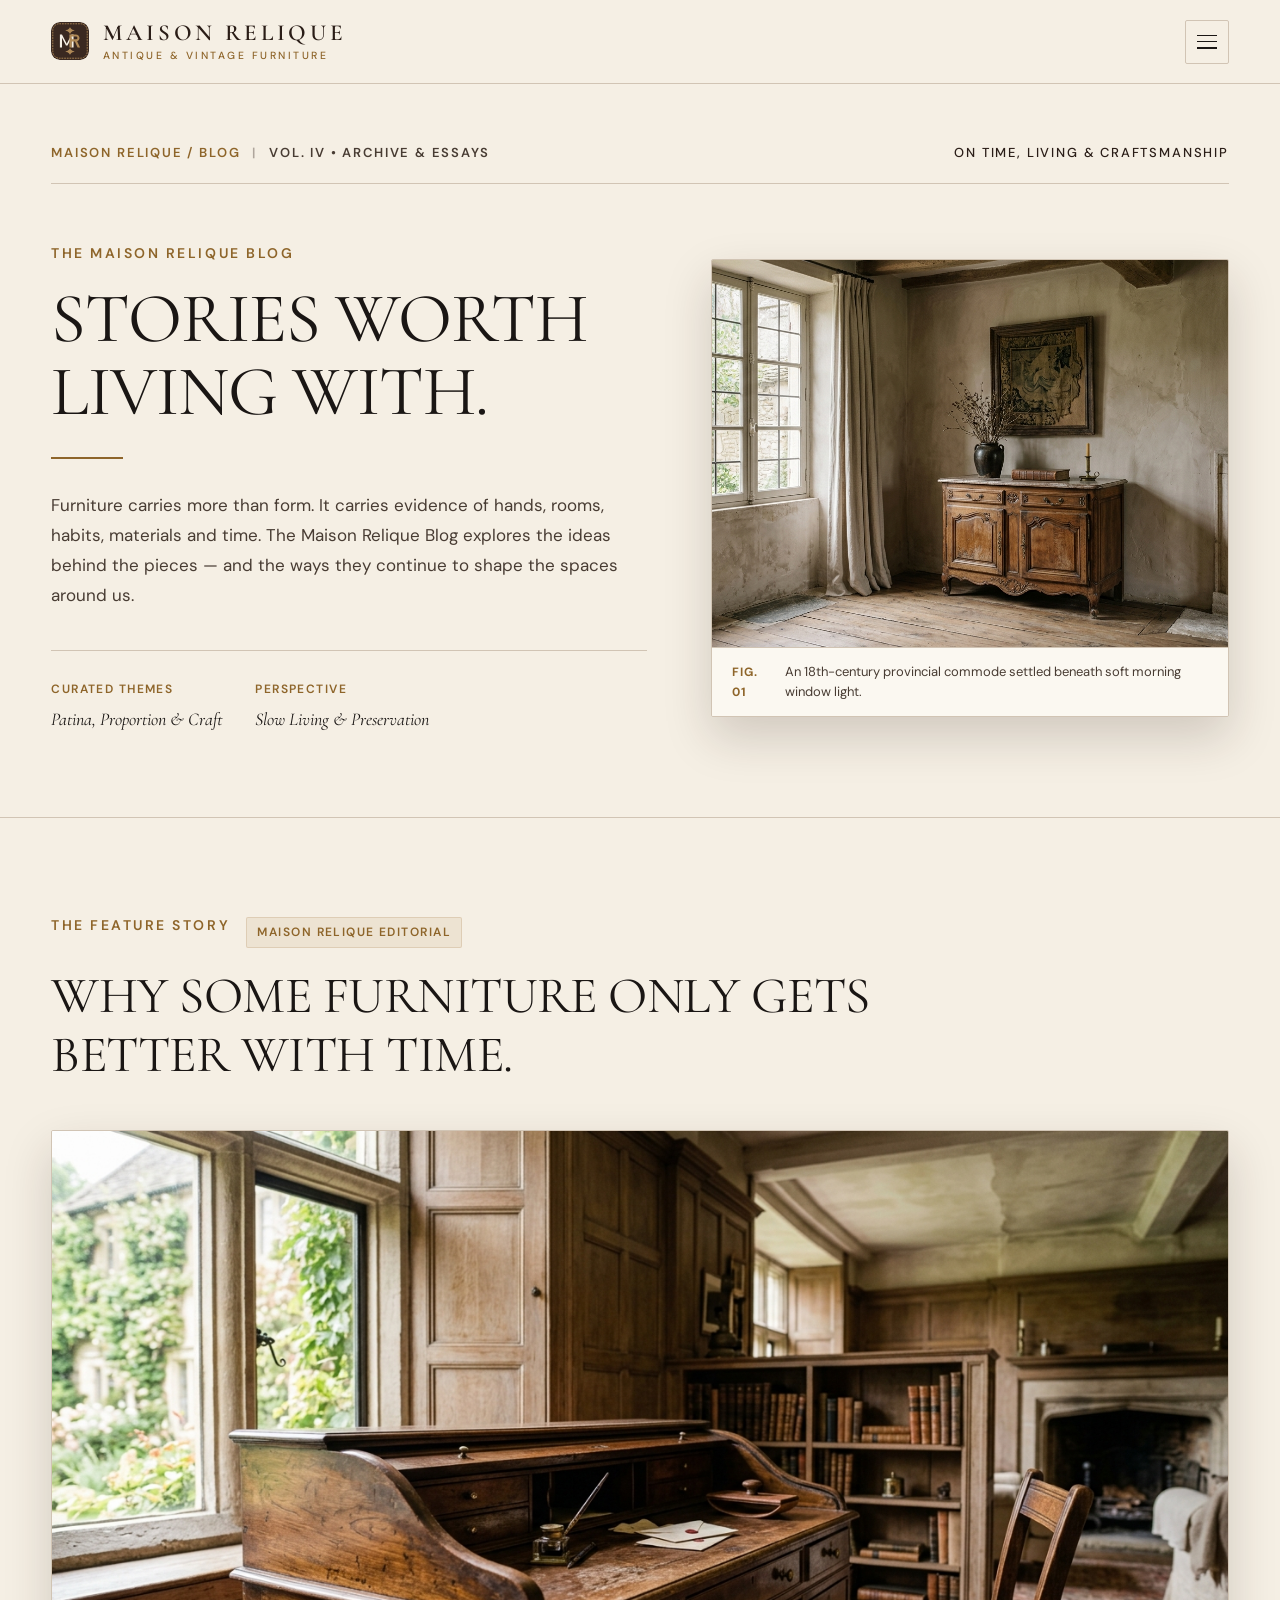
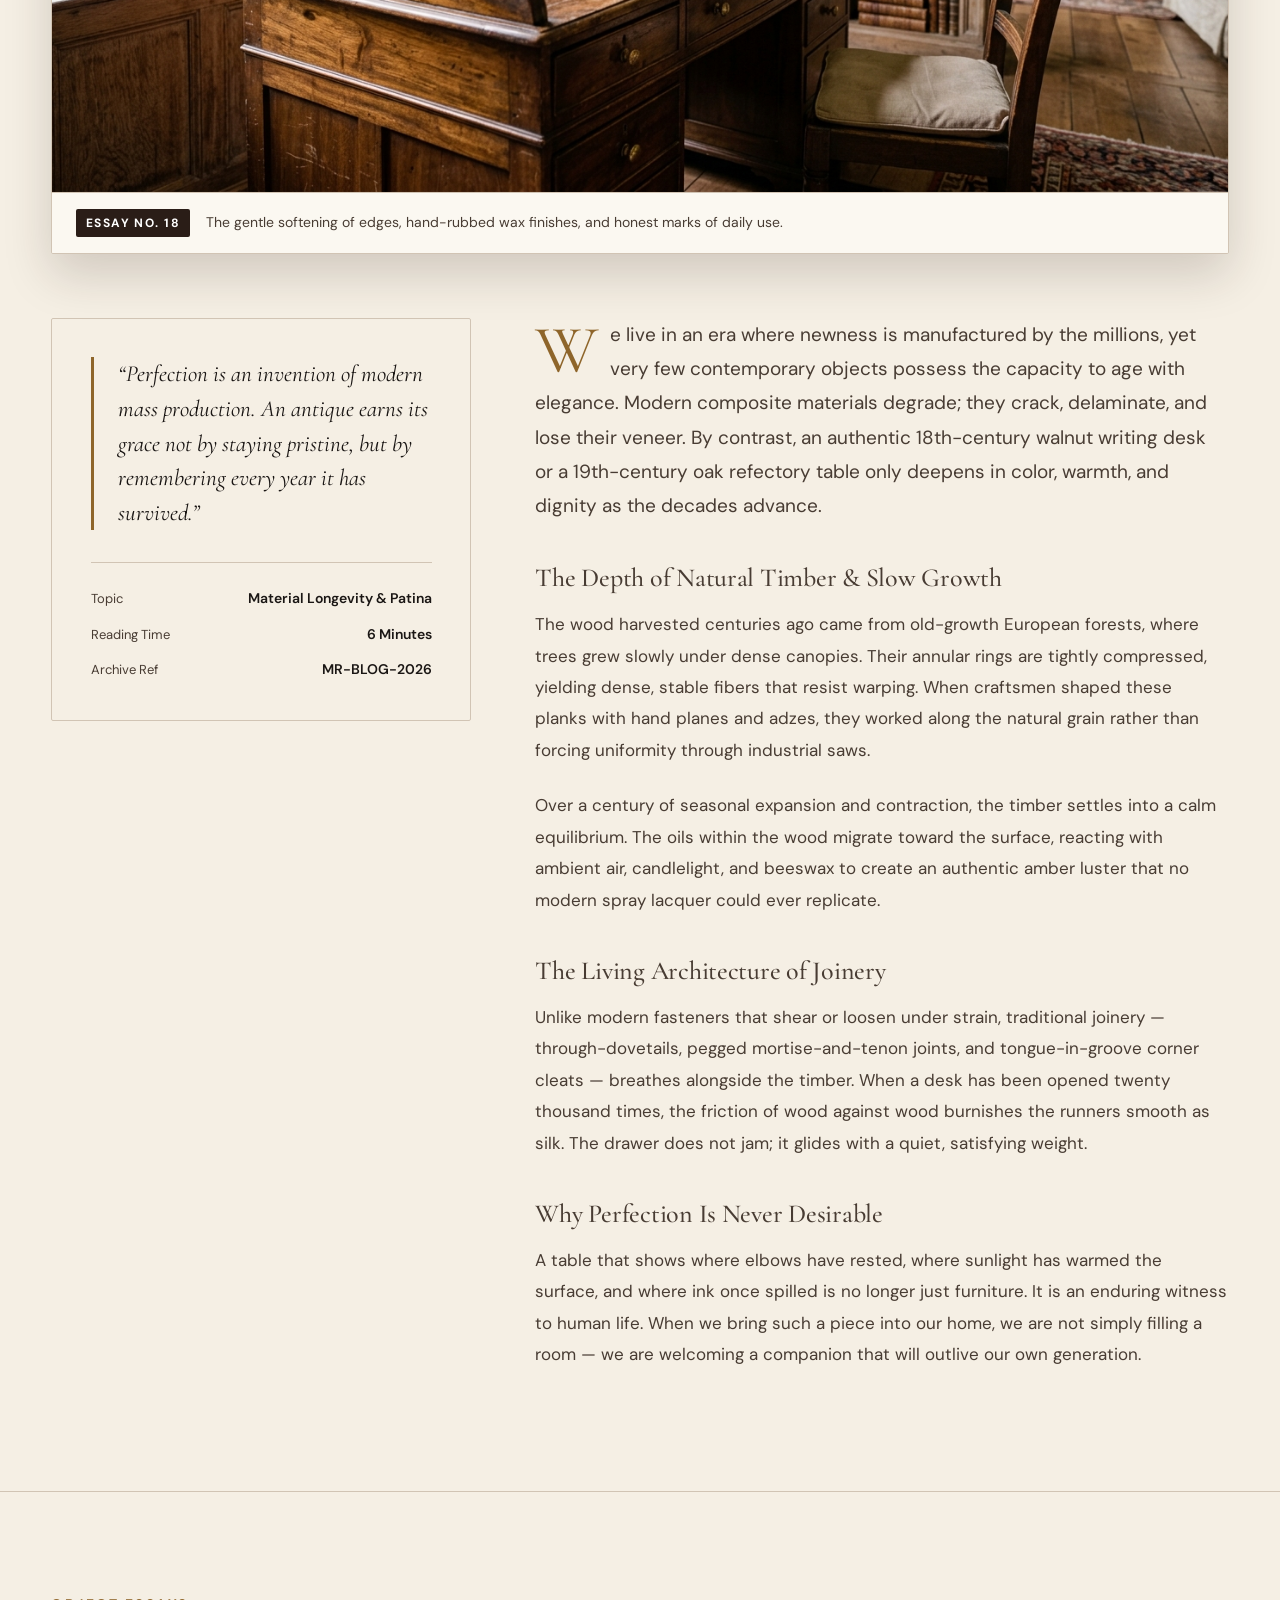
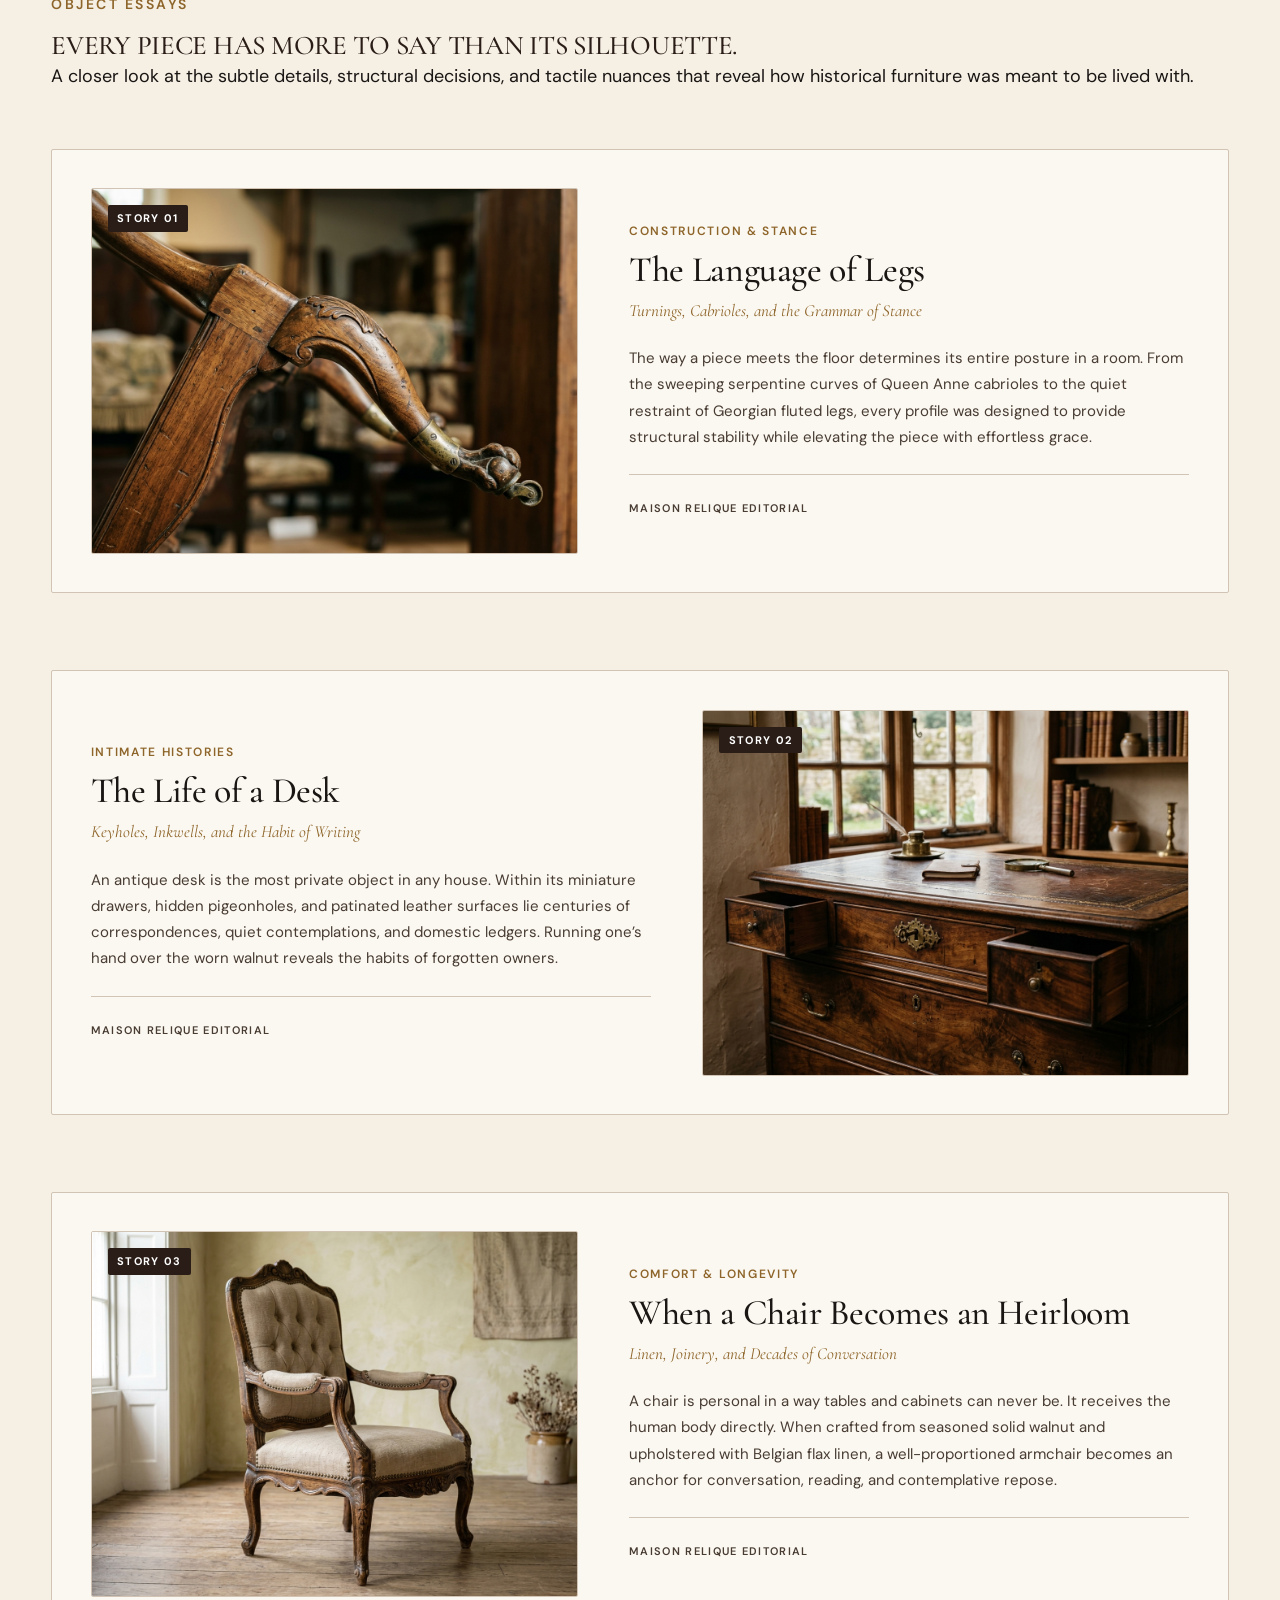
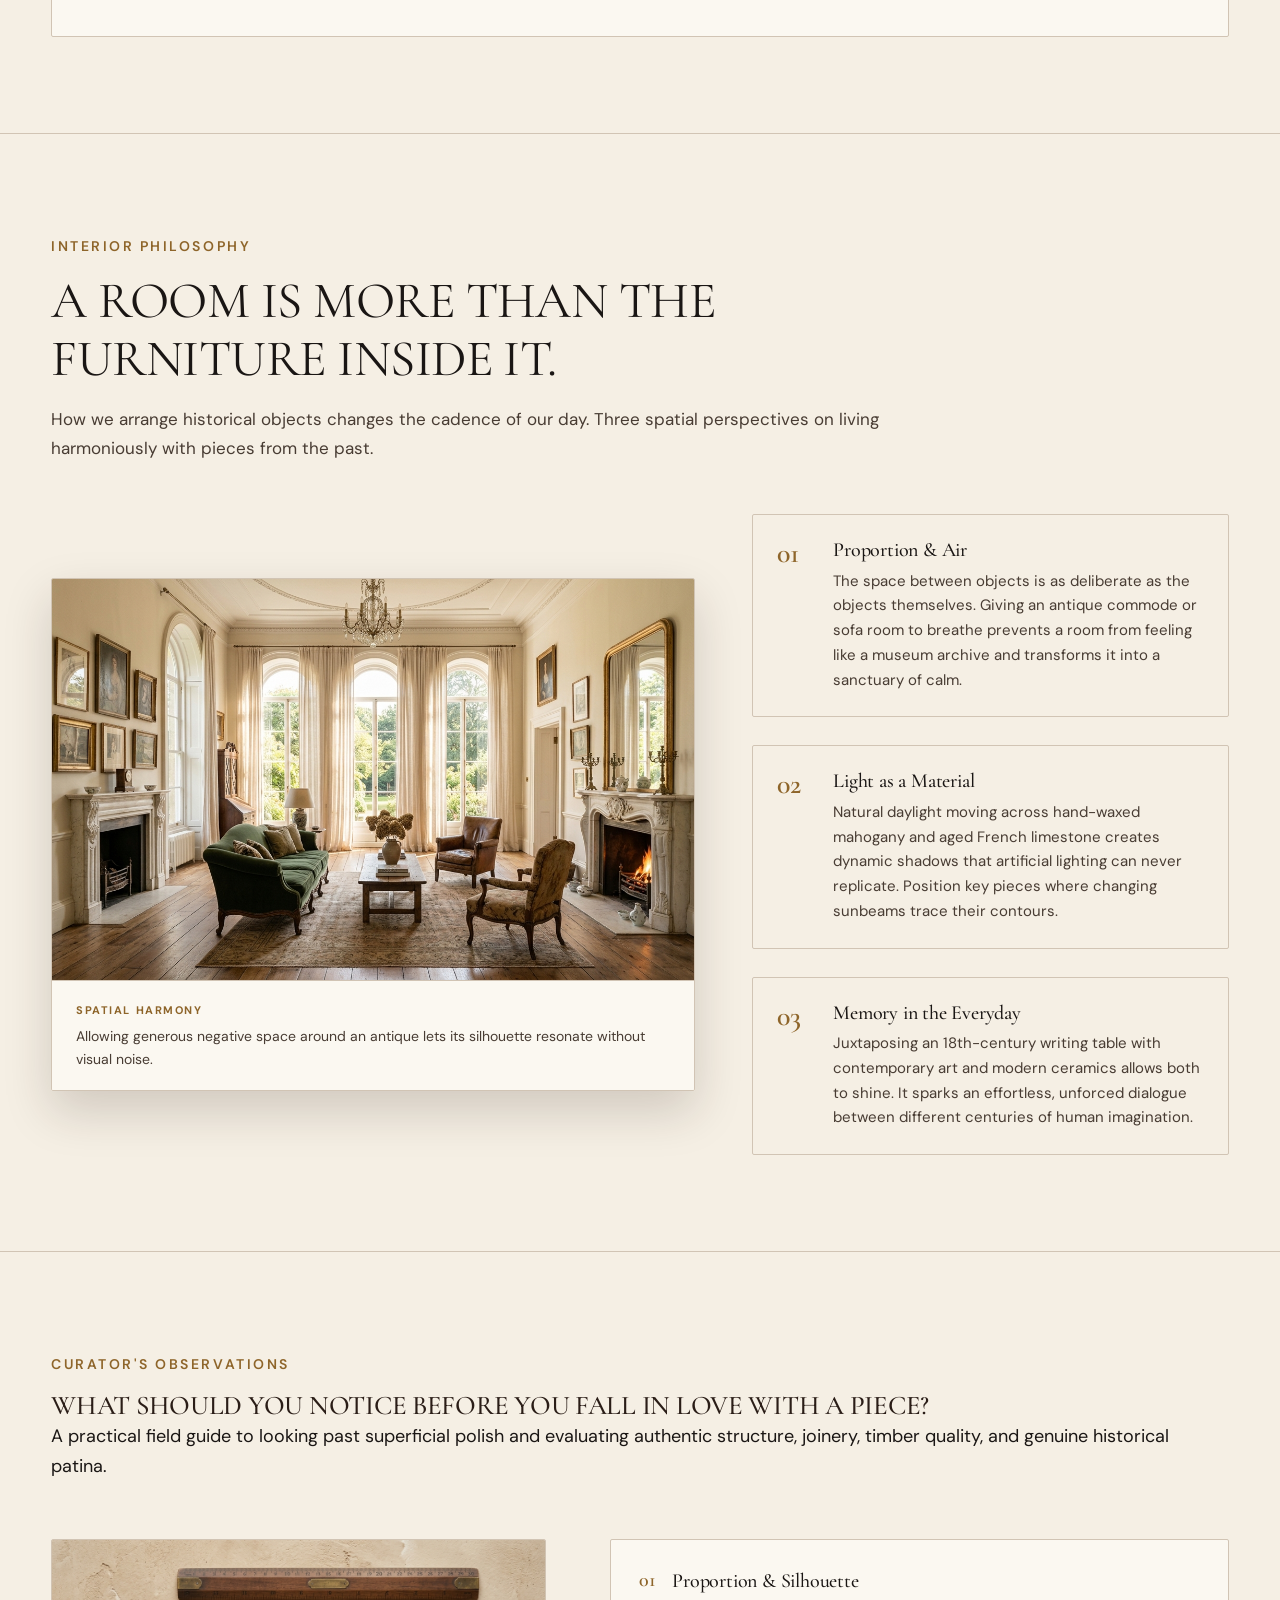
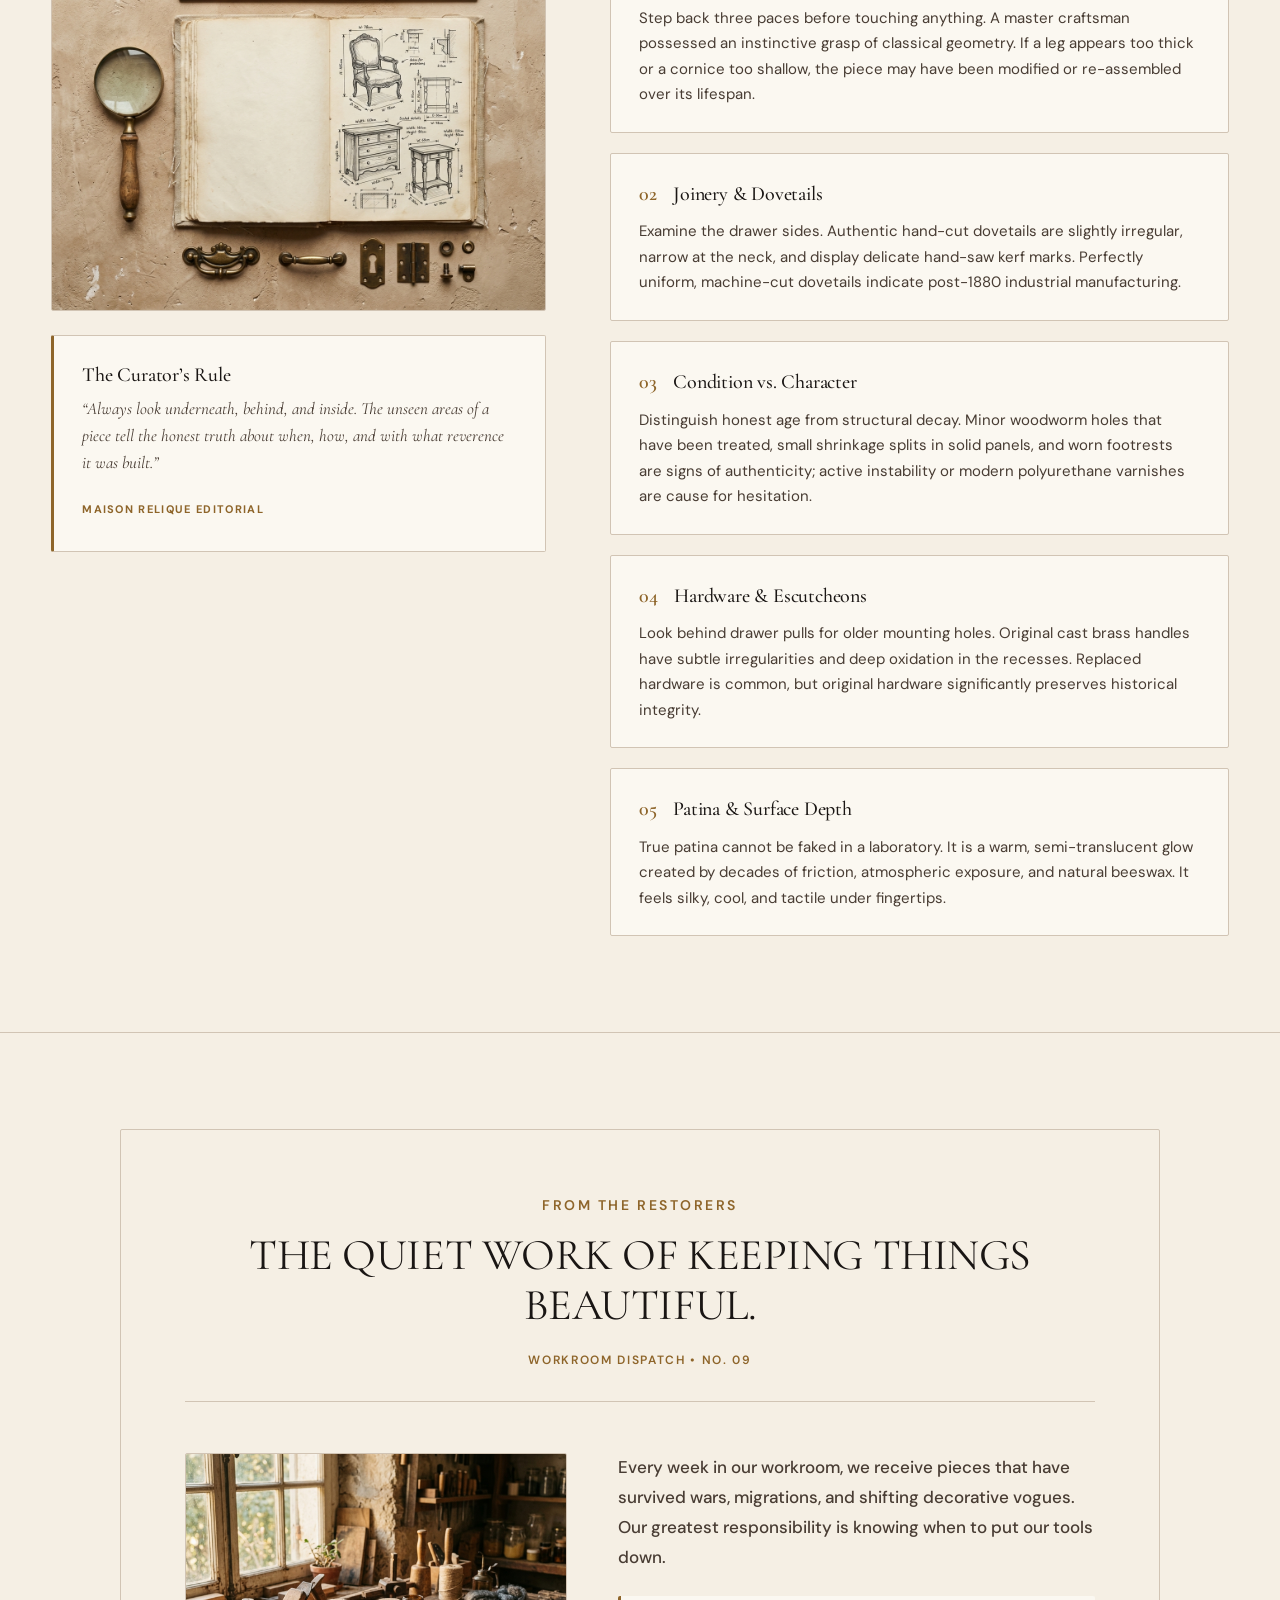
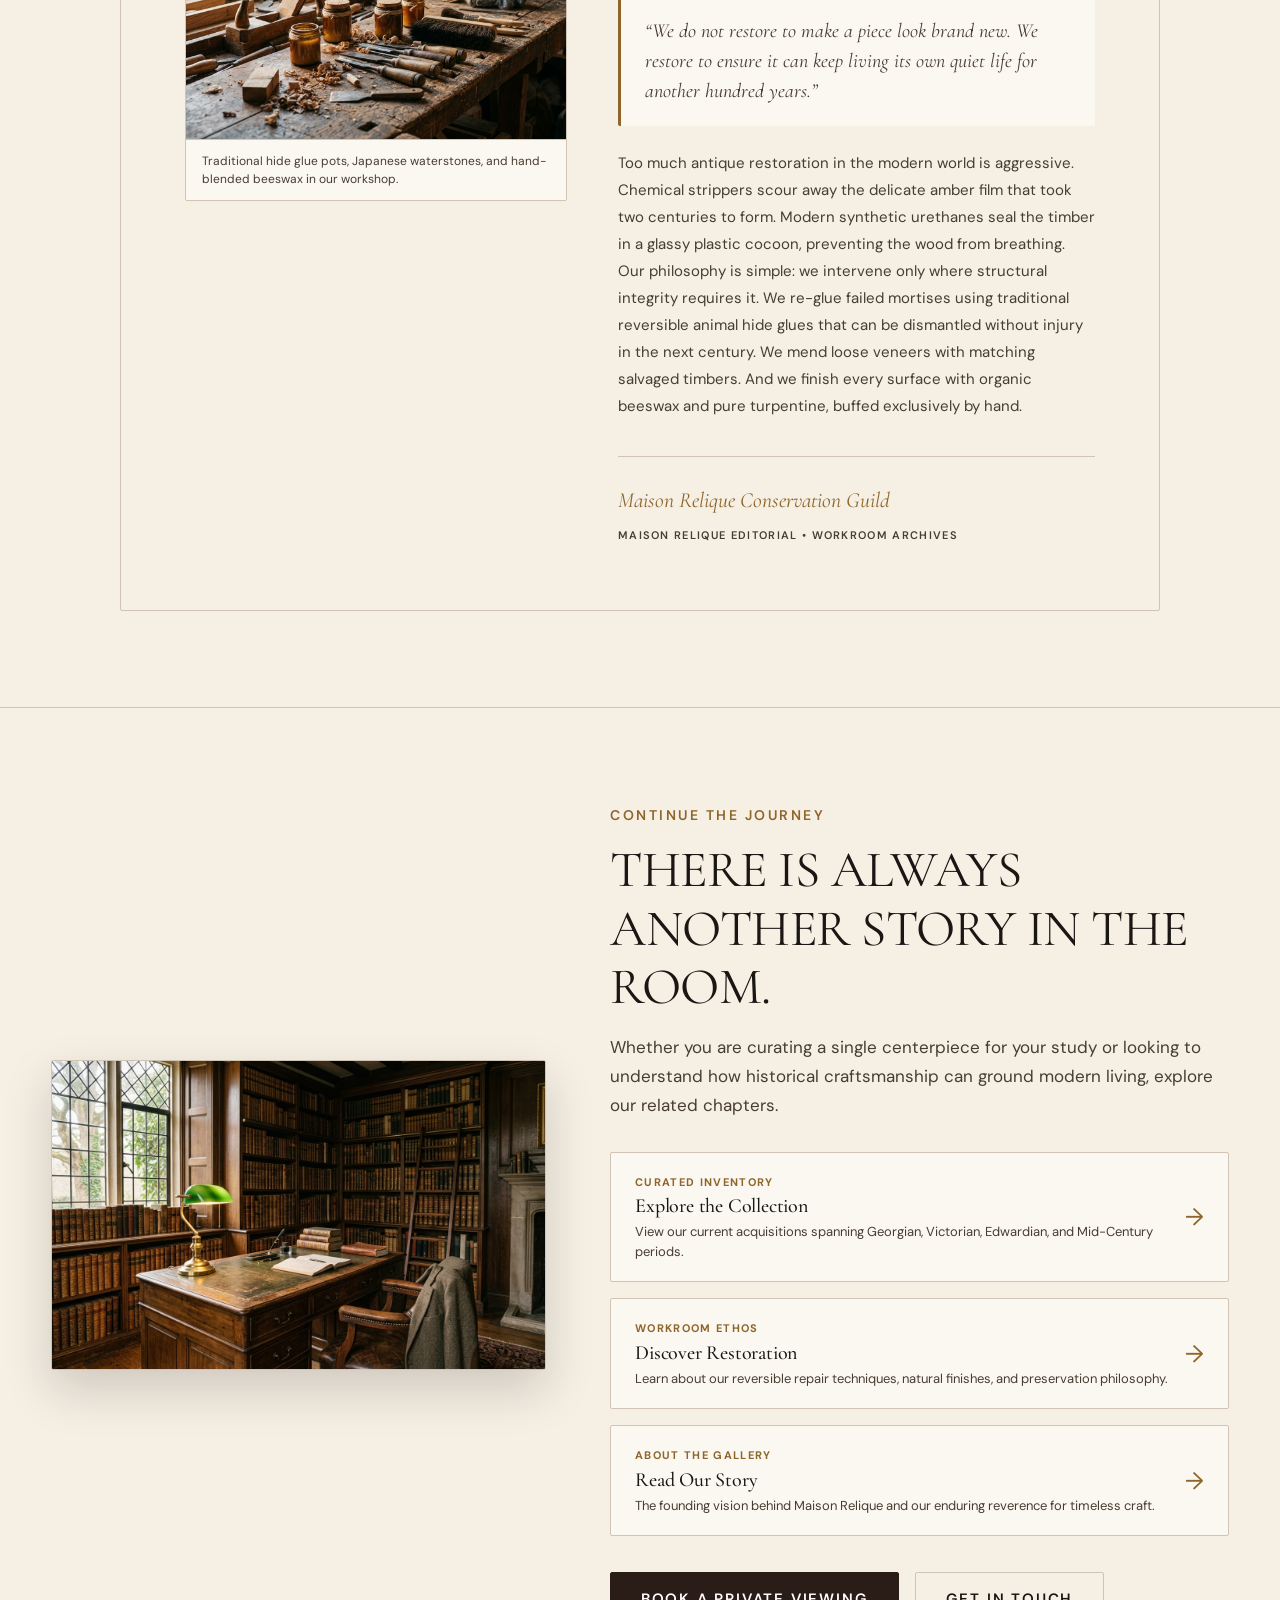
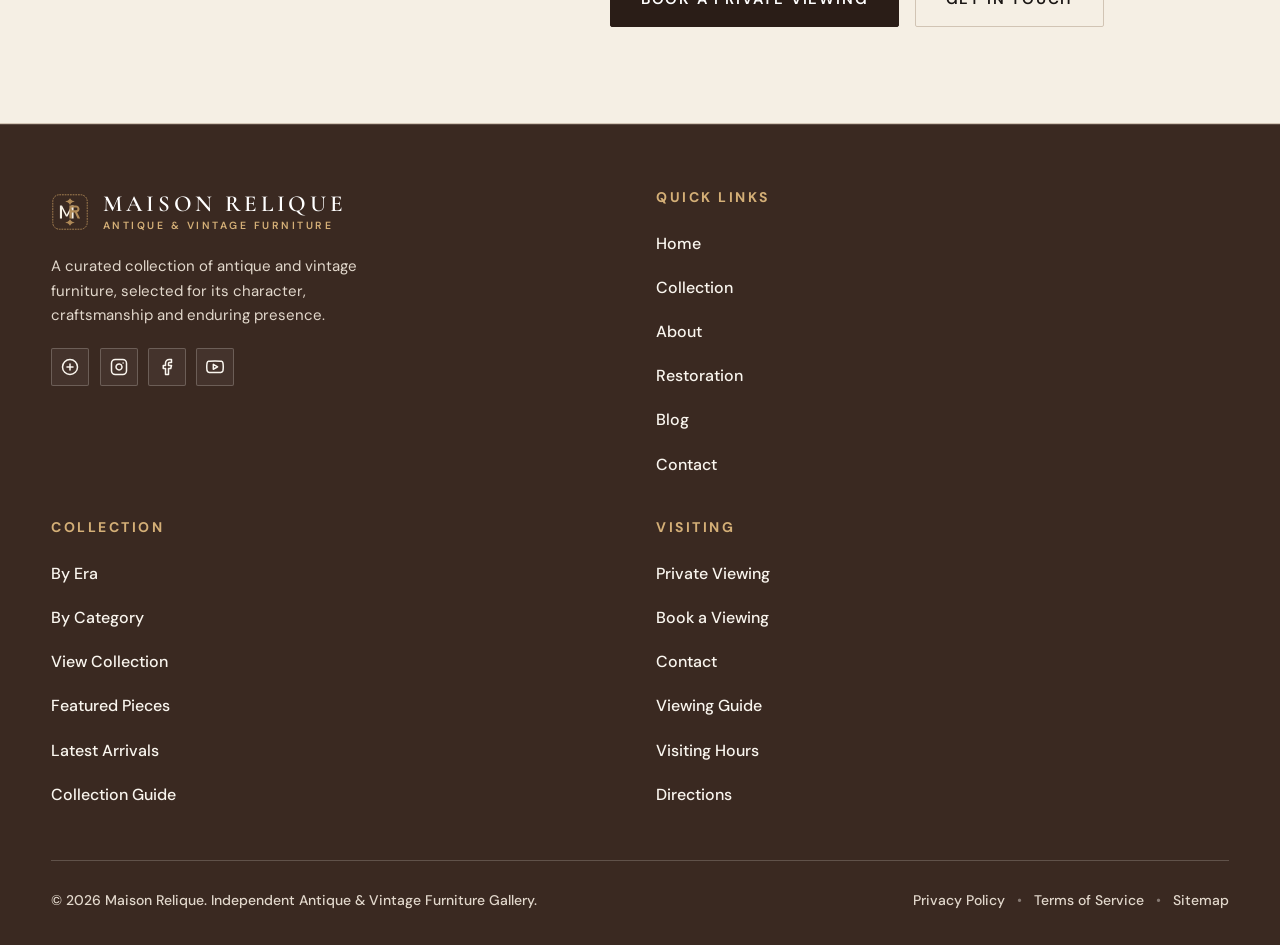
==== blog.html @ ebb8146e "Initial commit" ====
<!DOCTYPE html>
<html lang="en" dir="ltr">
<head>
  <meta charset="UTF-8">
  <meta name="viewport" content="width=device-width, initial-scale=1.0">
  <title>The Blog &amp; Journal — Stories Worth Living With | MAISON RELIQUE</title>
  <meta name="description" content="A curated editorial collection of thoughts on antique furniture, room perspective, craftsmanship, patina, restoration, and the quiet details of timeless living.">

  <!-- Favicon -->
  <link rel="icon" type="image/svg+xml" href="assets/icons/favicon.svg">

  <!-- Google Fonts: Cormorant Garamond (Editorial Serif) & DM Sans (Modern Body) -->
  <link rel="preconnect" href="https://fonts.googleapis.com">
  <link rel="preconnect" href="https://fonts.gstatic.com" crossorigin>
  <link href="https://fonts.googleapis.com/css2?family=Cormorant+Garamond:ital,wght@0,300;0,400;0,500;0,600;0,700;1,400;1,600&family=DM+Sans:ital,opsz,wght@0,9..40,300;0,9..40,400;0,9..40,500;0,9..40,600;0,9..40,700;1,9..40,400&display=swap" rel="stylesheet">

  <!-- Main Stylesheet -->
  <link rel="stylesheet" href="assets/css/style.css">
</head>
<body class="page-journal">

  <!-- ============================================================
       GLOBAL NAVBAR (DESKTOP, TABLET & MOBILE)
       ============================================================ -->
  <header class="site-header" id="site-header">
    <div class="container header-inner">
      
      <!-- Brand Logo with MR Monogram -->
      <a href="index.html" class="brand-logo" aria-label="Maison Relique Homepage">
        <span class="brand-monogram" aria-hidden="true">
          <svg class="monogram-svg" width="38" height="38" viewBox="0 0 64 64" fill="none" xmlns="http://www.w3.org/2000/svg">
            <rect width="64" height="64" rx="14" fill="#3A2921" class="monogram-bg"/>
            <rect x="3" y="3" width="58" height="58" rx="11" fill="none" stroke="#B08A57" stroke-width="1.5" stroke-dasharray="3 1.5"/>
            <path d="M32 9 C30 13 26 14 24 14 C26 15 30 16 32 20 C34 16 38 15 40 14 C38 14 34 13 32 9 Z" fill="#B08A57"/>
            <path d="M32 55 C30 51 26 50 24 50 C26 49 30 48 32 44 C34 48 38 49 40 50 C38 50 34 51 32 55 Z" fill="#B08A57"/>
            <g>
              <path d="M15 43 L15 21 L18.5 21 L26.5 36.5 L34.5 21 L38 21 L38 43 L34.5 43 L34.5 26.5 L27.8 39.5 L25.2 39.5 L18.5 26.5 L18.5 43 Z" fill="#F5EFE4"/>
              <path d="M31 43 L31 21 L41.5 21 C45.5 21 48 23.5 48 27 C48 29.5 46.5 31.5 44 32.5 L49 43 L44.8 43 L40.2 33 L34.8 33 L34.8 43 Z M34.8 29.2 L41.2 29.2 C43.2 29.2 44.5 28.2 44.5 26.8 C44.5 25.4 43.2 24.5 41.2 24.5 L34.8 24.5 Z" fill="#B08A57"/>
            </g>
          </svg>
        </span>
        <span class="brand-text-group">
          <span class="brand-title">Maison Relique</span>
          <span class="brand-subtitle">Antique &amp; Vintage Furniture</span>
        </span>
      </a>

      <!-- Desktop Navigation (1281px+) -->
      <nav class="desktop-nav" aria-label="Primary Navigation">
        
        <!-- Home Dropdown -->
        <div class="nav-dropdown-wrapper">
          <button type="button" class="dropdown-toggle nav-link" id="homeDropdownBtn" aria-haspopup="true" aria-expanded="false">
            <span>Home</span>
            <svg class="dropdown-arrow" width="12" height="12" viewBox="0 0 24 24" fill="none" stroke="currentColor" stroke-width="2" stroke-linecap="round" stroke-linejoin="round" aria-hidden="true"><polyline points="6 9 12 15 18 9"></polyline></svg>
          </button>
          <div class="dropdown-menu" role="menu" aria-labelledby="homeDropdownBtn">
            <a href="index.html" class="dropdown-item" role="menuitem">Home 1</a>
            <a href="home2.html" class="dropdown-item" role="menuitem">Home 2</a>
          </div>
        </div>
        
        <!-- Direct Menu Links (Full Navigation) -->
        <a href="our-story.html" class="nav-link">About</a>
        <a href="products.html" class="nav-link">Products</a>
        <a href="journal.html" class="nav-link">Gallery</a>
        <a href="blog.html" class="nav-link active" aria-current="page">Blog</a>
        <a href="contact.html" class="nav-link">Contact</a>
      </nav>

      <!-- Action Controls (Theme, RTL, Login, Hamburger) -->
      <div class="header-actions">
        <!-- Theme Toggle Button -->
        <button type="button" class="icon-btn theme-toggle-btn" aria-label="Toggle Dark / Light Theme" title="Toggle Theme">
          <svg class="icon-moon" width="18" height="18" viewBox="0 0 24 24" fill="none" stroke="currentColor" stroke-width="2" stroke-linecap="round" stroke-linejoin="round" aria-hidden="true"><path d="M21 12.79A9 9 0 1 1 11.21 3 7 7 0 0 0 21 12.79z"></path></svg>
          <svg class="icon-sun" width="18" height="18" viewBox="0 0 24 24" fill="none" stroke="currentColor" stroke-width="2" stroke-linecap="round" stroke-linejoin="round" aria-hidden="true" style="display: none;"><circle cx="12" cy="12" r="5"></circle><line x1="12" y1="1" x2="12" y2="3"></line><line x1="12" y1="21" x2="12" y2="23"></line><line x1="4.22" y1="4.22" x2="5.64" y2="5.64"></line><line x1="18.36" y1="18.36" x2="19.78" y2="19.78"></line><line x1="1" y1="12" x2="3" y2="12"></line><line x1="21" y1="12" x2="23" y2="12"></line><line x1="4.22" y1="19.78" x2="5.64" y2="18.36"></line><line x1="18.36" y1="5.64" x2="19.78" y2="4.22"></line></svg>
        </button>

        <!-- RTL / LTR Toggle Button -->
        <button type="button" class="icon-btn rtl-toggle-btn" aria-label="Toggle Text Direction (RTL/LTR)" title="Toggle Direction">
          <svg width="18" height="18" viewBox="0 0 24 24" fill="none" stroke="currentColor" stroke-width="2" stroke-linecap="round" stroke-linejoin="round" aria-hidden="true"><path d="M4 12h16"></path><path d="M14 6l6 6-6 6"></path><path d="M10 18l-6-6 6-6"></path></svg>
        </button>

        <!-- Desktop Book a Viewing CTA Button (1281px+) -->
        <a href="contact.html#enquiry" class="btn btn-primary nav-cta-btn">Book a Viewing</a>

        <!-- Hamburger Menu Button (Visible on Tablet & Mobile) -->
        <button type="button" class="hamburger-btn" id="hamburger-btn" aria-label="Toggle Navigation Menu" aria-expanded="false" aria-controls="mobile-drawer">
          <span class="hamburger-icon">
            <span class="hamburger-line"></span>
            <span class="hamburger-line"></span>
            <span class="hamburger-line"></span>
          </span>
        </button>
      </div>

    </div>
  </header>

  <!-- ============================================================
       MOBILE & TABLET DRAWER NAVIGATION (USER GLOBAL RULE)
       ============================================================ -->
  <div class="drawer-backdrop" id="drawer-backdrop" aria-hidden="true"></div>

  <nav class="mobile-drawer" id="mobile-drawer" aria-label="Mobile and Tablet Navigation">
    <div class="drawer-header">
      <a href="index.html" class="brand-logo" aria-label="Maison Relique">
        <span class="brand-monogram" aria-hidden="true">
          <svg class="monogram-svg" width="32" height="32" viewBox="0 0 64 64" fill="none" xmlns="http://www.w3.org/2000/svg">
            <rect width="64" height="64" rx="14" fill="#3A2921" class="monogram-bg"/>
            <rect x="3" y="3" width="58" height="58" rx="11" fill="none" stroke="#B08A57" stroke-width="1.5" stroke-dasharray="3 1.5"/>
            <g>
              <path d="M15 43 L15 21 L18.5 21 L26.5 36.5 L34.5 21 L38 21 L38 43 L34.5 43 L34.5 26.5 L27.8 39.5 L25.2 39.5 L18.5 26.5 L18.5 43 Z" fill="#F5EFE4"/>
              <path d="M31 43 L31 21 L41.5 21 C45.5 21 48 23.5 48 27 C48 29.5 46.5 31.5 44 32.5 L49 43 L44.8 43 L40.2 33 L34.8 33 L34.8 43 Z M34.8 29.2 L41.2 29.2 C43.2 29.2 44.5 28.2 44.5 26.8 C44.5 25.4 43.2 24.5 41.2 24.5 L34.8 24.5 Z" fill="#B08A57"/>
            </g>
          </svg>
        </span>
        <span class="brand-text-group">
          <span class="brand-title">Maison Relique</span>
          <span class="brand-subtitle">Antique &amp; Vintage Furniture</span>
        </span>
      </a>
      <button type="button" class="icon-btn" id="drawer-close-btn" aria-label="Close navigation menu">
        <svg width="20" height="20" viewBox="0 0 24 24" fill="none" stroke="currentColor" stroke-width="2" stroke-linecap="round" stroke-linejoin="round" aria-hidden="true"><line x1="18" y1="6" x2="6" y2="18"></line><line x1="6" y1="6" x2="18" y2="18"></line></svg>
      </button>
    </div>

    <div class="drawer-body">
      <ul class="drawer-nav-list">
        <!-- Home Submenu -->
        <li class="drawer-nav-item">
          <button type="button" class="drawer-nav-link drawer-submenu-toggle" aria-expanded="false">
            <span>Home</span>
            <svg width="14" height="14" viewBox="0 0 24 24" fill="none" stroke="currentColor" stroke-width="2" stroke-linecap="round" stroke-linejoin="round" aria-hidden="true"><polyline points="6 9 12 15 18 9"></polyline></svg>
          </button>
          <div class="drawer-submenu">
            <a href="index.html" class="drawer-sublink">Home 1</a>
            <a href="home2.html" class="drawer-sublink">Home 2</a>
          </div>
        </li>

        <li class="drawer-nav-item">
          <a href="our-story.html" class="drawer-nav-link">About</a>
        </li>
        <li class="drawer-nav-item">
          <a href="products.html" class="drawer-nav-link">Products</a>
        </li>
        <li class="drawer-nav-item">
          <a href="journal.html" class="drawer-nav-link">Gallery</a>
        </li>
        <li class="drawer-nav-item">
          <a href="blog.html" class="drawer-nav-link active" aria-current="page">Blog</a>
        </li>
        <li class="drawer-nav-item">
          <a href="contact.html" class="drawer-nav-link">Contact</a>
        </li>
      </ul>

      <!-- Controls in Drawer -->
      <div class="drawer-controls">
        <button type="button" class="drawer-control-btn theme-toggle-btn" aria-label="Toggle Dark / Light Theme">
          <svg class="icon-moon" width="16" height="16" viewBox="0 0 24 24" fill="none" stroke="currentColor" stroke-width="2" stroke-linecap="round" stroke-linejoin="round" aria-hidden="true"><path d="M21 12.79A9 9 0 1 1 11.21 3 7 7 0 0 0 21 12.79z"></path></svg>
          <svg class="icon-sun" width="16" height="16" viewBox="0 0 24 24" fill="none" stroke="currentColor" stroke-width="2" stroke-linecap="round" stroke-linejoin="round" aria-hidden="true" style="display: none;"><circle cx="12" cy="12" r="5"></circle><line x1="12" y1="1" x2="12" y2="3"></line><line x1="12" y1="21" x2="12" y2="23"></line><line x1="4.22" y1="4.22" x2="5.64" y2="5.64"></line><line x1="18.36" y1="18.36" x2="19.78" y2="19.78"></line><line x1="1" y1="12" x2="3" y2="12"></line><line x1="21" y1="12" x2="23" y2="12"></line><line x1="4.22" y1="19.78" x2="5.64" y2="18.36"></line><line x1="18.36" y1="5.64" x2="19.78" y2="4.22"></line></svg>
          <span class="theme-btn-label">Dark Mode</span>
        </button>

        <button type="button" class="drawer-control-btn rtl-toggle-btn" aria-label="Toggle Direction">
          <svg width="16" height="16" viewBox="0 0 24 24" fill="none" stroke="currentColor" stroke-width="2" stroke-linecap="round" stroke-linejoin="round" aria-hidden="true"><path d="M4 12h16"></path><path d="M14 6l6 6-6 6"></path><path d="M10 18l-6-6 6-6"></path></svg>
          <span class="rtl-btn-label">RTL View</span>
        </button>
      </div>

      <!-- Drawer CTAs -->
      <div class="drawer-actions">
        <a href="contact.html#enquiry" class="btn btn-primary" style="width: 100%;">Book a Viewing</a>
      </div>
    </div>
  </nav>

  <!-- ============================================================
       MAIN CONTENT: EXACTLY 7 EDITORIAL BLOG SECTIONS
       ============================================================ -->
  <main id="main-content">

    <!-- ============================================================
         SECTION 1 — THE JOURNAL & BLOG (EDITORIAL MASTHEAD)
         ============================================================ -->
    <section class="journal-masthead-section" aria-labelledby="journal-masthead-title">
      <div class="container">
        
        <!-- Magazine Masthead Bar -->
        <div class="journal-masthead-bar">
          <div class="masthead-meta-left">
            <span class="masthead-tag">MAISON RELIQUE / BLOG</span>
            <span class="masthead-divider" aria-hidden="true">|</span>
            <span class="masthead-vol">VOL. IV &bull; ARCHIVE &amp; ESSAYS</span>
          </div>
          <div class="masthead-meta-right">
            <span class="masthead-theme">ON TIME, LIVING &amp; CRAFTSMANSHIP</span>
          </div>
        </div>

        <!-- Asymmetrical Magazine Grid -->
        <div class="journal-masthead-grid">
          
          <!-- Left Column: Big Editorial Heading & Philosophy -->
          <div class="masthead-content-col">
            <span class="eyebrow journal-eyebrow">THE MAISON RELIQUE BLOG</span>
            <h1 id="journal-masthead-title" class="journal-main-title">STORIES WORTH LIVING WITH.</h1>
            
            <div class="journal-title-rule" aria-hidden="true"></div>

            <p class="journal-lead-text">
              Furniture carries more than form. It carries evidence of hands, rooms, habits, materials and time. The Maison Relique Blog explores the ideas behind the pieces — and the ways they continue to shape the spaces around us.
            </p>

            <div class="journal-masthead-details">
              <div class="masthead-detail-item">
                <span class="detail-label">Curated Themes</span>
                <span class="detail-val">Patina, Proportion &amp; Craft</span>
              </div>
              <div class="masthead-detail-item">
                <span class="detail-label">Perspective</span>
                <span class="detail-val">Slow Living &amp; Preservation</span>
              </div>
            </div>
          </div>

          <!-- Right Column: Asymmetric Editorial Photograph -->
          <div class="masthead-visual-col">
            <div class="masthead-image-frame">
              <img src="assets/images/journal/journal-hero.jpg" alt="A serene antique French sideboard in a softly lit stone interior" width="1280" height="720" loading="eager">
              <div class="masthead-caption">
                <span class="caption-num">FIG. 01</span>
                <span class="caption-text">An 18th-century provincial commode settled beneath soft morning window light.</span>
              </div>
            </div>
          </div>

        </div>

      </div>
    </section>

    <!-- ============================================================
         SECTION 2 — THE FEATURE STORY
         ============================================================ -->
    <section class="journal-feature-section" id="feature-story" aria-labelledby="feature-story-title">
      <div class="container">
        
        <div class="journal-feature-header">
          <div class="feature-tag-group">
            <span class="eyebrow feature-eyebrow">THE FEATURE STORY</span>
            <span class="feature-editorial-badge">MAISON RELIQUE EDITORIAL</span>
          </div>
          <h2 id="feature-story-title" class="journal-feature-title">WHY SOME FURNITURE ONLY GETS BETTER WITH TIME.</h2>
        </div>

        <!-- Large Cinematic Editorial Image -->
        <div class="journal-feature-hero-media">
          <div class="feature-image-wrapper">
            <img src="assets/images/journal/feature-story.jpg" alt="An antique bureau desk with rich wood grain in a heritage library room" width="1600" height="900" loading="lazy">
          </div>
          <div class="feature-media-caption">
            <span class="caption-badge">ESSAY NO. 18</span>
            <span class="caption-note">The gentle softening of edges, hand-rubbed wax finishes, and honest marks of daily use.</span>
          </div>
        </div>

        <!-- Long-Form Essay Spread -->
        <div class="journal-essay-grid">
          
          <!-- Column 1: Editorial Introduction & Pullquote -->
          <div class="essay-sidebar-col">
            <div class="essay-sticky-box">
              <blockquote class="editorial-pullquote">
                <p>&ldquo;Perfection is an invention of modern mass production. An antique earns its grace not by staying pristine, but by remembering every year it has survived.&rdquo;</p>
              </blockquote>
              
              <div class="essay-reading-meta">
                <div class="meta-row">
                  <span class="meta-key">Topic</span>
                  <span class="meta-value">Material Longevity &amp; Patina</span>
                </div>
                <div class="meta-row">
                  <span class="meta-key">Reading Time</span>
                  <span class="meta-value">6 Minutes</span>
                </div>
                <div class="meta-row">
                  <span class="meta-key">Archive Ref</span>
                  <span class="meta-value">MR-BLOG-2026</span>
                </div>
              </div>
            </div>
          </div>

          <!-- Column 2: Deep Reading Essay Body -->
          <div class="essay-body-col">
            <p class="essay-lead-paragraph">
              <span class="dropcap">W</span>e live in an era where newness is manufactured by the millions, yet very few contemporary objects possess the capacity to age with elegance. Modern composite materials degrade; they crack, delaminate, and lose their veneer. By contrast, an authentic 18th-century walnut writing desk or a 19th-century oak refectory table only deepens in color, warmth, and dignity as the decades advance.
            </p>

            <h3 class="essay-subheading">The Depth of Natural Timber &amp; Slow Growth</h3>
            <p>
              The wood harvested centuries ago came from old-growth European forests, where trees grew slowly under dense canopies. Their annular rings are tightly compressed, yielding dense, stable fibers that resist warping. When craftsmen shaped these planks with hand planes and adzes, they worked along the natural grain rather than forcing uniformity through industrial saws.
            </p>
            <p>
              Over a century of seasonal expansion and contraction, the timber settles into a calm equilibrium. The oils within the wood migrate toward the surface, reacting with ambient air, candlelight, and beeswax to create an authentic amber luster that no modern spray lacquer could ever replicate.
            </p>

            <h3 class="essay-subheading">The Living Architecture of Joinery</h3>
            <p>
              Unlike modern fasteners that shear or loosen under strain, traditional joinery — through-dovetails, pegged mortise-and-tenon joints, and tongue-in-groove corner cleats — breathes alongside the timber. When a desk has been opened twenty thousand times, the friction of wood against wood burnishes the runners smooth as silk. The drawer does not jam; it glides with a quiet, satisfying weight.
            </p>

            <h3 class="essay-subheading">Why Perfection Is Never Desirable</h3>
            <p>
              A table that shows where elbows have rested, where sunlight has warmed the surface, and where ink once spilled is no longer just furniture. It is an enduring witness to human life. When we bring such a piece into our home, we are not simply filling a room — we are welcoming a companion that will outlive our own generation.
            </p>
          </div>

        </div>

      </div>
    </section>

    <!-- ============================================================
         SECTION 3 — OBJECTS WITH A PAST
         ============================================================ -->
    <section class="journal-objects-section" id="objects-past" aria-labelledby="objects-past-title">
      <div class="container">
        
        <div class="section-intro-centered">
          <span class="eyebrow">OBJECT ESSAYS</span>
          <h2 id="objects-past-title" class="section-title">EVERY PIECE HAS MORE TO SAY THAN ITS SILHOUETTE.</h2>
          <div class="title-separator" aria-hidden="true"></div>
          <p class="section-description">
            A closer look at the subtle details, structural decisions, and tactile nuances that reveal how historical furniture was meant to be lived with.
          </p>
        </div>

        <!-- 3 Staggered Editorial Story Cards -->
        <div class="objects-stories-staggered">
          
          <!-- Story 01: The Language of Legs -->
          <article class="object-story-card story-card-01">
            <div class="object-story-media">
              <img src="assets/images/journal/object-legs.jpg" alt="Detail of carved cabriole furniture leg and fluted joint" width="800" height="600" loading="lazy">
              <span class="story-badge">STORY 01</span>
            </div>
            <div class="object-story-content">
              <span class="story-category">CONSTRUCTION &amp; STANCE</span>
              <h3 class="story-heading">The Language of Legs</h3>
              <p class="story-subheading">Turnings, Cabrioles, and the Grammar of Stance</p>
              <p class="story-excerpt">
                The way a piece meets the floor determines its entire posture in a room. From the sweeping serpentine curves of Queen Anne cabrioles to the quiet restraint of Georgian fluted legs, every profile was designed to provide structural stability while elevating the piece with effortless grace.
              </p>
              <div class="story-meta-footer">
                <span class="story-curator-tag">MAISON RELIQUE EDITORIAL</span>
              </div>
            </div>
          </article>

          <!-- Story 02: The Life of a Desk -->
          <article class="object-story-card story-card-02 reversed">
            <div class="object-story-media">
              <img src="assets/images/journal/object-desk.jpg" alt="Antique bureau desk with leather inlay top and hand-cut dovetailed drawers" width="800" height="600" loading="lazy">
              <span class="story-badge">STORY 02</span>
            </div>
            <div class="object-story-content">
              <span class="story-category">INTIMATE HISTORIES</span>
              <h3 class="story-heading">The Life of a Desk</h3>
              <p class="story-subheading">Keyholes, Inkwells, and the Habit of Writing</p>
              <p class="story-excerpt">
                An antique desk is the most private object in any house. Within its miniature drawers, hidden pigeonholes, and patinated leather surfaces lie centuries of correspondences, quiet contemplations, and domestic ledgers. Running one’s hand over the worn walnut reveals the habits of forgotten owners.
              </p>
              <div class="story-meta-footer">
                <span class="story-curator-tag">MAISON RELIQUE EDITORIAL</span>
              </div>
            </div>
          </article>

          <!-- Story 03: When a Chair Becomes an Heirloom -->
          <article class="object-story-card story-card-03">
            <div class="object-story-media">
              <img src="assets/images/journal/object-chair.jpg" alt="Carved vintage armchair with natural linen upholstery and weathered oak frame" width="800" height="600" loading="lazy">
              <span class="story-badge">STORY 03</span>
            </div>
            <div class="object-story-content">
              <span class="story-category">COMFORT &amp; LONGEVITY</span>
              <h3 class="story-heading">When a Chair Becomes an Heirloom</h3>
              <p class="story-subheading">Linen, Joinery, and Decades of Conversation</p>
              <p class="story-excerpt">
                A chair is personal in a way tables and cabinets can never be. It receives the human body directly. When crafted from seasoned solid walnut and upholstered with Belgian flax linen, a well-proportioned armchair becomes an anchor for conversation, reading, and contemplative repose.
              </p>
              <div class="story-meta-footer">
                <span class="story-curator-tag">MAISON RELIQUE EDITORIAL</span>
              </div>
            </div>
          </article>

        </div>

      </div>
    </section>

    <!-- ============================================================
         SECTION 4 — A ROOM, READ DIFFERENTLY
         ============================================================ -->
    <section class="journal-room-perspective-section" id="room-perspective" aria-labelledby="room-perspective-title">
      <div class="container">
        
        <div class="room-perspective-header">
          <span class="eyebrow">INTERIOR PHILOSOPHY</span>
          <h2 id="room-perspective-title" class="journal-feature-title">A ROOM IS MORE THAN THE FURNITURE INSIDE IT.</h2>
          <p class="room-perspective-subtitle">
            How we arrange historical objects changes the cadence of our day. Three spatial perspectives on living harmoniously with pieces from the past.
          </p>
        </div>

        <!-- Asymmetric Perspective Grid -->
        <div class="room-perspective-grid">
          
          <!-- Left Large Hero Image -->
          <div class="perspective-focal-column">
            <div class="perspective-image-frame">
              <img src="assets/images/journal/room-perspective.jpg" alt="Expansive classical living room with high ceilings and curated antique furniture" width="1600" height="900" loading="lazy">
              <div class="perspective-image-overlay">
                <span class="overlay-tag">SPATIAL HARMONY</span>
                <p class="overlay-caption">Allowing generous negative space around an antique lets its silhouette resonate without visual noise.</p>
              </div>
            </div>
          </div>

          <!-- Right Side-Rail Observations -->
          <div class="perspective-observations-column">
            
            <div class="perspective-observation-card">
              <div class="obs-num">01</div>
              <div class="obs-body">
                <h3 class="obs-title">Proportion &amp; Air</h3>
                <p class="obs-text">
                  The space between objects is as deliberate as the objects themselves. Giving an antique commode or sofa room to breathe prevents a room from feeling like a museum archive and transforms it into a sanctuary of calm.
                </p>
              </div>
            </div>

            <div class="perspective-observation-card">
              <div class="obs-num">02</div>
              <div class="obs-body">
                <h3 class="obs-title">Light as a Material</h3>
                <p class="obs-text">
                  Natural daylight moving across hand-waxed mahogany and aged French limestone creates dynamic shadows that artificial lighting can never replicate. Position key pieces where changing sunbeams trace their contours.
                </p>
              </div>
            </div>

            <div class="perspective-observation-card">
              <div class="obs-num">03</div>
              <div class="obs-body">
                <h3 class="obs-title">Memory in the Everyday</h3>
                <p class="obs-text">
                  Juxtaposing an 18th-century writing table with contemporary art and modern ceramics allows both to shine. It sparks an effortless, unforced dialogue between different centuries of human imagination.
                </p>
              </div>
            </div>

          </div>

        </div>

      </div>
    </section>

    <!-- ============================================================
         SECTION 5 — THE COLLECTOR'S NOTEBOOK
         ============================================================ -->
    <section class="journal-notebook-section" id="collectors-notebook" aria-labelledby="notebook-title">
      <div class="container">
        
        <div class="section-intro-centered">
          <span class="eyebrow">CURATOR'S OBSERVATIONS</span>
          <h2 id="notebook-title" class="section-title">WHAT SHOULD YOU NOTICE BEFORE YOU FALL IN LOVE WITH A PIECE?</h2>
          <div class="title-separator" aria-hidden="true"></div>
          <p class="section-description">
            A practical field guide to looking past superficial polish and evaluating authentic structure, joinery, timber quality, and genuine historical patina.
          </p>
        </div>

        <!-- 2-Column Notebook Spread -->
        <div class="notebook-spread-grid">
          
          <!-- Left Column: Visual Notebook Flat Lay + Sticky Curator Note -->
          <div class="notebook-visual-col">
            <div class="notebook-sticky-wrap">
              <div class="notebook-media-card">
                <img src="assets/images/journal/collectors-notebook.jpg" alt="Collector notebook flat lay with furniture sketches, magnifying glass, and antique brass hardware" width="800" height="600" loading="lazy">
              </div>
              <div class="curator-field-note">
                <h3 class="field-note-title">The Curator&rsquo;s Rule</h3>
                <p class="field-note-text">
                  &ldquo;Always look underneath, behind, and inside. The unseen areas of a piece tell the honest truth about when, how, and with what reverence it was built.&rdquo;
                </p>
                <span class="field-note-sig">MAISON RELIQUE EDITORIAL</span>
              </div>
            </div>
          </div>

          <!-- Right Column: 5 Structured Collector Guidelines -->
          <div class="notebook-guidelines-col">
            
            <div class="guideline-card">
              <div class="guideline-header">
                <span class="guideline-index">01</span>
                <h3 class="guideline-heading">Proportion &amp; Silhouette</h3>
              </div>
              <p class="guideline-desc">
                Step back three paces before touching anything. A master craftsman possessed an instinctive grasp of classical geometry. If a leg appears too thick or a cornice too shallow, the piece may have been modified or re-assembled over its lifespan.
              </p>
            </div>

            <div class="guideline-card">
              <div class="guideline-header">
                <span class="guideline-index">02</span>
                <h3 class="guideline-heading">Joinery &amp; Dovetails</h3>
              </div>
              <p class="guideline-desc">
                Examine the drawer sides. Authentic hand-cut dovetails are slightly irregular, narrow at the neck, and display delicate hand-saw kerf marks. Perfectly uniform, machine-cut dovetails indicate post-1880 industrial manufacturing.
              </p>
            </div>

            <div class="guideline-card">
              <div class="guideline-header">
                <span class="guideline-index">03</span>
                <h3 class="guideline-heading">Condition vs. Character</h3>
              </div>
              <p class="guideline-desc">
                Distinguish honest age from structural decay. Minor woodworm holes that have been treated, small shrinkage splits in solid panels, and worn footrests are signs of authenticity; active instability or modern polyurethane varnishes are cause for hesitation.
              </p>
            </div>

            <div class="guideline-card">
              <div class="guideline-header">
                <span class="guideline-index">04</span>
                <h3 class="guideline-heading">Hardware &amp; Escutcheons</h3>
              </div>
              <p class="guideline-desc">
                Look behind drawer pulls for older mounting holes. Original cast brass handles have subtle irregularities and deep oxidation in the recesses. Replaced hardware is common, but original hardware significantly preserves historical integrity.
              </p>
            </div>

            <div class="guideline-card">
              <div class="guideline-header">
                <span class="guideline-index">05</span>
                <h3 class="guideline-heading">Patina &amp; Surface Depth</h3>
              </div>
              <p class="guideline-desc">
                True patina cannot be faked in a laboratory. It is a warm, semi-translucent glow created by decades of friction, atmospheric exposure, and natural beeswax. It feels silky, cool, and tactile under fingertips.
              </p>
            </div>

          </div>

        </div>

      </div>
    </section>

    <!-- ============================================================
         SECTION 6 — LETTER FROM THE WORKROOM
         ============================================================ -->
    <section class="journal-workroom-letter-section" id="workroom-letter" aria-labelledby="workroom-letter-title">
      <div class="container">
        
        <div class="workroom-letter-frame">
          
          <div class="workroom-header">
            <span class="eyebrow workroom-eyebrow">FROM THE RESTORERS</span>
            <h2 id="workroom-letter-title" class="workroom-title">THE QUIET WORK OF KEEPING THINGS BEAUTIFUL.</h2>
            <span class="workroom-dispatch-tag">WORKROOM DISPATCH &bull; NO. 09</span>
          </div>

          <div class="workroom-letter-body">
            
            <div class="workroom-visual">
              <img src="assets/images/journal/workroom-letter.jpg" alt="Artisanal workshop still life with antique hand tools, natural beeswax polish, and wood shavings" width="1000" height="750" loading="lazy">
              <span class="workroom-caption">Traditional hide glue pots, Japanese waterstones, and hand-blended beeswax in our workshop.</span>
            </div>

            <div class="workroom-text-column">
              <p class="workroom-p-lead">
                Every week in our workroom, we receive pieces that have survived wars, migrations, and shifting decorative vogues. Our greatest responsibility is knowing when to put our tools down.
              </p>
              
              <blockquote class="workroom-blockquote">
                <p>&ldquo;We do not restore to make a piece look brand new. We restore to ensure it can keep living its own quiet life for another hundred years.&rdquo;</p>
              </blockquote>

              <p>
                Too much antique restoration in the modern world is aggressive. Chemical strippers scour away the delicate amber film that took two centuries to form. Modern synthetic urethanes seal the timber in a glassy plastic cocoon, preventing the wood from breathing.
              </p>

              <p>
                Our philosophy is simple: we intervene only where structural integrity requires it. We re-glue failed mortises using traditional reversible animal hide glues that can be dismantled without injury in the next century. We mend loose veneers with matching salvaged timbers. And we finish every surface with organic beeswax and pure turpentine, buffed exclusively by hand.
              </p>

              <div class="workroom-signoff">
                <span class="signoff-signature">Maison Relique Conservation Guild</span>
                <span class="signoff-meta">MAISON RELIQUE EDITORIAL &bull; WORKROOM ARCHIVES</span>
              </div>
            </div>

          </div>

        </div>

      </div>
    </section>

    <!-- ============================================================
         SECTION 7 — KEEP READING (CLOSING & PATHWAYS)
         ============================================================ -->
    <section class="journal-closing-section" id="keep-reading" aria-labelledby="keep-reading-title">
      <div class="container">
        
        <div class="journal-closing-grid">
          
          <!-- Left Mood Image -->
          <div class="closing-mood-media">
            <div class="closing-image-wrapper">
              <img src="assets/images/journal/journal-closing.jpg" alt="A peaceful study corner with antique bookcase, leather-bound books, and warm lamplight" width="1280" height="720" loading="lazy">
            </div>
          </div>

          <!-- Right Content & Exploration Pathways -->
          <div class="closing-pathways-content">
            <span class="eyebrow">CONTINUE THE JOURNEY</span>
            <h2 id="keep-reading-title" class="journal-feature-title">THERE IS ALWAYS ANOTHER STORY IN THE ROOM.</h2>
            <p class="closing-narrative">
              Whether you are curating a single centerpiece for your study or looking to understand how historical craftsmanship can ground modern living, explore our related chapters.
            </p>

            <div class="pathway-links-list">
              
              <a href="collection.html" class="pathway-item">
                <div class="pathway-info">
                  <span class="pathway-cat">CURATED INVENTORY</span>
                  <h3 class="pathway-title">Explore the Collection</h3>
                  <p class="pathway-desc">View our current acquisitions spanning Georgian, Victorian, Edwardian, and Mid-Century periods.</p>
                </div>
                <div class="pathway-arrow" aria-hidden="true">&rarr;</div>
              </a>

              <a href="restoration.html" class="pathway-item">
                <div class="pathway-info">
                  <span class="pathway-cat">WORKROOM ETHOS</span>
                  <h3 class="pathway-title">Discover Restoration</h3>
                  <p class="pathway-desc">Learn about our reversible repair techniques, natural finishes, and preservation philosophy.</p>
                </div>
                <div class="pathway-arrow" aria-hidden="true">&rarr;</div>
              </a>

              <a href="our-story.html" class="pathway-item">
                <div class="pathway-info">
                  <span class="pathway-cat">ABOUT THE GALLERY</span>
                  <h3 class="pathway-title">Read Our Story</h3>
                  <p class="pathway-desc">The founding vision behind Maison Relique and our enduring reverence for timeless craft.</p>
                </div>
                <div class="pathway-arrow" aria-hidden="true">&rarr;</div>
              </a>

            </div>

            <div class="closing-booking-cta">
              <a href="contact.html#enquiry" class="btn btn-primary">Book a Private Viewing</a>
              <a href="contact.html" class="btn btn-secondary">Get in Touch</a>
            </div>

          </div>

        </div>

      </div>
    </section>

  </main>

  <!-- ============================================================
       GLOBAL FOOTER (MATCHING INDEX PAGE EXACTLY)
       ============================================================ -->
  <footer class="site-footer" id="site-footer">
    <div class="container">
      
      <!-- Footer Top (Single Row 4-Column Grid on Desktop) -->
      <div class="footer-top">
        
        <!-- COLUMN 1 — BRAND & ETHOS -->
        <div class="footer-brand">
          <a href="index.html" class="brand-logo footer-brand-logo" aria-label="Maison Relique Homepage">
            <span class="brand-monogram" aria-hidden="true">
              <svg class="monogram-svg" width="38" height="38" viewBox="0 0 64 64" fill="none" xmlns="http://www.w3.org/2000/svg">
                <rect width="64" height="64" rx="14" fill="#3A2921" class="monogram-bg"/>
                <rect x="3" y="3" width="58" height="58" rx="11" fill="none" stroke="#B08A57" stroke-width="1.5" stroke-dasharray="3 1.5"/>
                <path d="M32 9 C30 13 26 14 24 14 C26 15 30 16 32 20 C34 16 38 15 40 14 C38 14 34 13 32 9 Z" fill="#B08A57"/>
                <path d="M32 55 C30 51 26 50 24 50 C26 49 30 48 32 44 C34 48 38 49 40 50 C38 50 34 51 32 55 Z" fill="#B08A57"/>
                <g>
                  <path d="M15 43 L15 21 L18.5 21 L26.5 36.5 L34.5 21 L38 21 L38 43 L34.5 43 L34.5 26.5 L27.8 39.5 L25.2 39.5 L18.5 26.5 L18.5 43 Z" fill="#F5EFE4"/>
                  <path d="M31 43 L31 21 L41.5 21 C45.5 21 48 23.5 48 27 C48 29.5 46.5 31.5 44 32.5 L49 43 L44.8 43 L40.2 33 L34.8 33 L34.8 43 Z M34.8 29.2 L41.2 29.2 C43.2 29.2 44.5 28.2 44.5 26.8 C44.5 25.4 43.2 24.5 41.2 24.5 L34.8 24.5 Z" fill="#B08A57"/>
                </g>
              </svg>
            </span>
            <span class="brand-text-group">
              <span class="brand-title">Maison Relique</span>
              <span class="brand-subtitle">Antique &amp; Vintage Furniture</span>
            </span>
          </a>
          <p class="footer-description">
            A curated collection of antique and vintage furniture, selected for its character, craftsmanship and enduring presence.
          </p>
          <div class="footer-social">
            <a href="https://pinterest.com" class="social-icon-btn" aria-label="Maison Relique on Pinterest" target="_blank" rel="noopener noreferrer">
              <svg width="18" height="18" viewBox="0 0 24 24" fill="none" stroke="currentColor" stroke-width="2" stroke-linecap="round" stroke-linejoin="round" aria-hidden="true"><line x1="12" y1="8" x2="12" y2="16"></line><line x1="8" y1="12" x2="16" y2="12"></line><circle cx="12" cy="12" r="10"></circle></svg>
            </a>
            <a href="https://instagram.com" class="social-icon-btn" aria-label="Maison Relique on Instagram" target="_blank" rel="noopener noreferrer">
              <svg width="18" height="18" viewBox="0 0 24 24" fill="none" stroke="currentColor" stroke-width="2" stroke-linecap="round" stroke-linejoin="round" aria-hidden="true"><rect x="2" y="2" width="20" height="20" rx="5" ry="5"></rect><path d="M16 11.37A4 4 0 1 1 12.63 8 4 4 0 0 1 16 11.37z"></path><line x1="17.5" y1="6.5" x2="17.51" y2="6.5"></line></svg>
            </a>
            <a href="https://facebook.com" class="social-icon-btn" aria-label="Maison Relique on Facebook" target="_blank" rel="noopener noreferrer">
              <svg width="18" height="18" viewBox="0 0 24 24" fill="none" stroke="currentColor" stroke-width="2" stroke-linecap="round" stroke-linejoin="round" aria-hidden="true"><path d="M18 2h-3a5 5 0 0 0-5 5v3H7v4h3v8h4v-8h3l1-4h-4V7a1 1 0 0 1 1-1h3z"></path></svg>
            </a>
            <a href="https://youtube.com" class="social-icon-btn" aria-label="Maison Relique on YouTube" target="_blank" rel="noopener noreferrer">
              <svg width="18" height="18" viewBox="0 0 24 24" fill="none" stroke="currentColor" stroke-width="2" stroke-linecap="round" stroke-linejoin="round" aria-hidden="true"><path d="M22.54 6.42a2.78 2.78 0 0 0-1.94-2C18.88 4 12 4 12 4s-6.88 0-8.6.46a2.78 2.78 0 0 0-1.94 2A29 29 0 0 0 1 11.75a29 29 0 0 0 .46 5.33A2.78 2.78 0 0 0 3.4 19c1.72.46 8.6.46 8.6.46s6.88 0 8.6-.46a2.78 2.78 0 0 0 1.94-2 29 29 0 0 0 .46-5.25 29 29 0 0 0-.46-5.33z"></path><polygon points="9.75 15.02 15.5 11.75 9.75 8.48 9.75 15.02"></polygon></svg>
            </a>
          </div>
        </div>

        <!-- COLUMN 2 — QUICK LINKS -->
        <div class="footer-col">
          <h4 class="footer-col-title">Quick Links</h4>
          <ul class="footer-links">
            <li><a href="index.html" class="footer-link">Home</a></li>
            <li><a href="collection.html" class="footer-link">Collection</a></li>
            <li><a href="our-story.html" class="footer-link">About</a></li>
            <li><a href="restoration.html" class="footer-link">Restoration</a></li>
            <li><a href="blog.html" class="footer-link active" aria-current="page">Blog</a></li>
            <li><a href="contact.html" class="footer-link">Contact</a></li>
          </ul>
        </div>

        <!-- COLUMN 3 — COLLECTION -->
        <div class="footer-col">
          <h4 class="footer-col-title">Collection</h4>
          <ul class="footer-links">
            <li><a href="collection.html#era-index" class="footer-link">By Era</a></li>
            <li><a href="collection.html#category-index" class="footer-link">By Category</a></li>
            <li><a href="collection.html" class="footer-link">View Collection</a></li>
            <li><a href="collection.html#selection" class="footer-link">Featured Pieces</a></li>
            <li><a href="collection.html#between" class="footer-link">Latest Arrivals</a></li>
            <li><a href="collection.html#scale-guide" class="footer-link">Collection Guide</a></li>
          </ul>
        </div>

                <!-- COLUMN 4 — VISITING -->
        <div class="footer-col">
          <h4 class="footer-col-title">Visiting</h4>
          <ul class="footer-links">
            <li><a href="contact.html#enquiry" class="footer-link">Private Viewing</a></li>
            <li><a href="contact.html#enquiry" class="footer-link">Book a Viewing</a></li>
            <li><a href="contact.html" class="footer-link">Contact</a></li>
            <li><a href="contact.html#plan-visit" class="footer-link">Viewing Guide</a></li>
            <li><a href="contact.html#plan-visit" class="footer-link">Visiting Hours</a></li>
            <li><a href="contact.html#plan-visit" class="footer-link">Directions</a></li>
          </ul>
        </div>

      </div>

      <!-- Footer Bottom Bar (Only ONE intentional secondary row) -->
      <div class="footer-bottom">
        <p class="footer-copyright">&copy; 2026 Maison Relique. Independent Antique &amp; Vintage Furniture Gallery.</p>
        <div class="footer-legal-links">
          <a href="#site-header" class="legal-link">Privacy Policy</a>
          <span class="legal-separator" aria-hidden="true">&bull;</span>
          <a href="#site-header" class="legal-link">Terms of Service</a>
          <span class="legal-separator" aria-hidden="true">&bull;</span>
          <a href="#site-header" class="legal-link">Sitemap</a>
        </div>
      </div>

    </div>
  </footer>

  <!-- ============================================================
       PRIVATE VIEWING BOOKING MODAL
       ============================================================ -->
  <div class="modal-backdrop" id="modal-backdrop" aria-hidden="true">
    <div class="modal-dialog" id="viewing-modal" role="dialog" aria-modal="true" aria-labelledby="modal-title">
      <div class="modal-header">
        <h3 id="modal-title" class="heading-md">Book a Private Viewing</h3>
        <button type="button" class="icon-btn" id="modal-close-btn" aria-label="Close booking modal">
          <svg width="20" height="20" viewBox="0 0 24 24" fill="none" stroke="currentColor" stroke-width="2" stroke-linecap="round" stroke-linejoin="round" aria-hidden="true"><line x1="18" y1="6" x2="6" y2="18"></line><line x1="6" y1="6" x2="18" y2="18"></line></svg>
        </button>
      </div>

      <div class="modal-body">
        <form id="viewing-booking-form">
          <p class="body-lead" style="margin-bottom: 1.5rem; font-size: 0.9375rem;">
            Experience our curated pieces in a quiet, unhurried gallery setting. Please share your preferences below.
          </p>

          <div class="form-group">
            <label for="viewing-name" class="form-label">Full Name</label>
            <input type="text" id="viewing-name" class="form-input" placeholder="e.g. Eleanor Vance" required>
          </div>

          <div class="form-group">
            <label for="viewing-era" class="form-label">Period or Piece of Interest</label>
            <select id="viewing-era" class="form-select">
              <option value="all">General Collection Viewing</option>
              <option value="georgian">Georgian (1714 &ndash; 1837)</option>
              <option value="victorian">Victorian (1837 &ndash; 1901)</option>
              <option value="edwardian">Edwardian (1901 &ndash; 1910)</option>
              <option value="art-deco">Art Deco (1920 &ndash; 1939)</option>
              <option value="mid-century">Mid-Century (1945 &ndash; 1970)</option>
              <option value="restoration">Restoration Consultation</option>
            </select>
          </div>

          <div class="form-group">
            <label for="viewing-notes" class="form-label">Viewing Notes &amp; Preferred Time</label>
            <textarea id="viewing-notes" class="form-textarea" rows="3" placeholder="Tell us if there is a specific piece you wish to inspect..."></textarea>
          </div>

          <button type="submit" class="btn btn-primary" style="width: 100%; margin-top: 0.5rem;">Request Appointment</button>
        </form>

        <div id="modal-success-state" style="display: none; text-align: center; padding: 2rem 1rem;">
          <div style="color: var(--color-secondary); margin-bottom: 1rem;">
            <svg width="48" height="48" viewBox="0 0 24 24" fill="none" stroke="currentColor" stroke-width="2" stroke-linecap="round" stroke-linejoin="round" style="margin: 0 auto;" aria-hidden="true"><path d="M22 11.08V12a10 10 0 1 1-5.93-9.14"></path><polyline points="22 4 12 14.01 9 11.01"></polyline></svg>
          </div>
          <h4 class="heading-md" style="margin-bottom: 0.5rem;">Viewing Request Received</h4>
          <p class="body-lead" style="font-size: 0.9375rem;">
            Thank you. We will prepare the gallery space for your visit and confirm your appointment shortly.
          </p>
        </div>
      </div>
    </div>
  </div>

  <!-- ============================================================
       CLIENT LOGIN / ACCOUNT MODAL (GLOBAL USER RULE)
       ============================================================ -->
  <div class="modal-backdrop" id="login-modal-backdrop" aria-hidden="true">
    <div class="modal-dialog" id="login-modal" role="dialog" aria-modal="true" aria-labelledby="login-modal-title">
      <div class="modal-header">
        <h3 id="login-modal-title" class="heading-md">Client Sign In</h3>
        <button type="button" class="icon-btn" id="login-modal-close-btn" aria-label="Close login modal">
          <svg width="20" height="20" viewBox="0 0 24 24" fill="none" stroke="currentColor" stroke-width="2" stroke-linecap="round" stroke-linejoin="round" aria-hidden="true"><line x1="18" y1="6" x2="6" y2="18"></line><line x1="6" y1="6" x2="18" y2="18"></line></svg>
        </button>
      </div>

      <div class="modal-body">
        <form id="login-form">
          <p class="body-lead" style="margin-bottom: 1.5rem; font-size: 0.9375rem;">
            Welcome back to Maison Relique. Access your saved pieces, curated collection notes, and private viewing history.
          </p>

          <div class="form-group">
            <label for="login-email" class="form-label">Email Address</label>
            <input type="email" id="login-email" class="form-input" placeholder="e.g. collector@maisonrelique.com" required autocomplete="email">
          </div>

          <div class="form-group">
            <div style="display: flex; justify-content: space-between; align-items: center; margin-bottom: 0.4rem;">
              <label for="login-password" class="form-label" style="margin-bottom: 0;">Password</label>
              <a href="#" class="form-helper-link" style="font-size: 0.8125rem; color: var(--color-secondary);">Forgot password?</a>
            </div>
            <input type="password" id="login-password" class="form-input" placeholder="••••••••" required autocomplete="current-password">
          </div>

          <div class="form-group" style="display: flex; align-items: center; gap: 0.5rem; margin-top: 0.5rem;">
            <input type="checkbox" id="login-remember" style="accent-color: var(--color-secondary); width: 16px; height: 16px; cursor: pointer;">
            <label for="login-remember" style="font-size: 0.875rem; color: var(--text-muted); cursor: pointer; user-select: none;">Remember this device</label>
          </div>

          <button type="submit" class="btn btn-primary" style="width: 100%; margin-top: 1rem;">Sign In to Account</button>

          <div style="text-align: center; margin-top: 1.25rem; padding-top: 1rem; border-top: 1px dashed var(--border-color); font-size: 0.875rem; color: var(--text-muted);">
            New collector? <a href="contact.html#enquiry" style="color: var(--color-secondary); font-weight: 600;">Request Private Client Access</a>
          </div>
        </form>

        <div id="login-success-state" style="display: none; text-align: center; padding: 2rem 1rem;">
          <div style="color: var(--color-secondary); margin-bottom: 1rem;">
            <svg width="48" height="48" viewBox="0 0 24 24" fill="none" stroke="currentColor" stroke-width="2" stroke-linecap="round" stroke-linejoin="round" style="margin: 0 auto;" aria-hidden="true"><path d="M22 11.08V12a10 10 0 1 1-5.93-9.14"></path><polyline points="22 4 12 14.01 9 11.01"></polyline></svg>
          </div>
          <h4 class="heading-md" style="margin-bottom: 0.5rem;">Welcome to Maison Relique</h4>
          <p class="body-lead" style="font-size: 0.9375rem;">
            You are signed in as a private client. Your preferences and viewing requests are active.
          </p>
        </div>
      </div>
    </div>
  </div>

  <!-- Main JavaScript File -->
  <script src="assets/js/main.js"></script>
</body>
</html>
---- assets/css/style.css ----
/* ============================================================
   MAISON RELIQUE — EDITORIAL ANTIQUE & VINTAGE FURNITURE STORE
   MASTER STYLESHEET (FINAL PROFESSIONAL UI/UX REFINEMENT)
   ============================================================ */

/* ------------------------------------------------------------
   1. CSS VARIABLES & DESIGN TOKENS
   ------------------------------------------------------------ */
:root {
  /* Brand Color Palette - Light (High-Contrast Editorial Heritage) */
  --color-primary: #2A1D17;          /* Deep Rich Walnut */
  --color-secondary: #8E652A;        /* Rich Antique Brass (WCAG Compliant on Cream/Ivory) */
  --color-secondary-hover: #6E4E1C;  /* Deeper Aged Brass */
  --color-bg: #F5EFE4;               /* Editorial Cream */
  --color-bg-light: #FBF8F1;         /* Warm Ivory */
  --color-muted: #483C33;            /* High Contrast Warm Taupe (WCAG AAA Compliant > 7.2:1) */
  --color-dark: #1A1614;             /* Charcoal Noir (High Contrast > 13:1) */
  --color-accent: #48523B;           /* Deep Heritage Sage */
  --color-border: #D1C4B4;           /* Clear Structural Border */
  --color-border-light: #DFD4C6;     /* Subtle Inner Border */
  --color-white: #FFFFFF;

  /* Semantic UI Tokens */
  --text-main: var(--color-dark);
  --text-muted: var(--color-muted);
  --text-heading: var(--color-primary);
  --bg-page: var(--color-bg);
  --bg-card: var(--color-bg-light);
  --bg-card-hover: #FFFFFF;
  --border-color: var(--color-border);
  --header-bg: rgba(245, 239, 228, 0.98);
  --drawer-bg: #FBF8F1;
  --modal-overlay: rgba(26, 22, 20, 0.78);
  --shadow-subtle: 0 4px 18px rgba(42, 29, 23, 0.08);
  --shadow-medium: 0 12px 32px rgba(42, 29, 23, 0.12);
  --shadow-elevated: 0 20px 48px rgba(42, 29, 23, 0.18);

  /* Typography Families */
  --font-serif: 'Cormorant Garamond', Georgia, 'Times New Roman', serif;
  --font-sans: 'DM Sans', -apple-system, BlinkMacSystemFont, 'Segoe UI', Roboto, Helvetica, Arial, sans-serif;

  /* Layout & Sizing System */
  --container-max: 1400px;
  --container-narrow: 1120px;
  --header-height: 84px;
  --radius-sm: 2px;
  --radius-md: 4px;
  --radius-lg: 8px;

  /* Animation Timings */
  --transition-fast: 0.22s cubic-bezier(0.2, 0, 0, 1);
  --transition-normal: 0.35s cubic-bezier(0.25, 1, 0.5, 1);
  --transition-slow: 0.65s cubic-bezier(0.16, 1, 0.3, 1);
}

/* Dark Mode Theme (Refined High-Contrast Heritage Dark Aesthetic) */
[data-theme="dark"] {
  --color-primary: #FAF6EF;
  --color-secondary: #D4AF77;        /* Glowing High-Contrast Antique Brass */
  --color-secondary-hover: #E7C694;  /* Lighter Brass Glow */
  --color-bg: #181513;               /* Deep Noir Background */
  --color-bg-light: #231E1B;         /* Surface Card Background */
  --color-muted: #D8CEBE;            /* Crisp High-Contrast Taupe Cream (> 8.5:1 Contrast) */
  --color-dark: #FAF6EF;
  --color-accent: #C2CBB2;           /* Crisp Sage */
  --color-border: rgba(250, 246, 239, 0.22);
  --color-border-light: rgba(250, 246, 239, 0.14);
  --color-white: #181513;

  --text-main: #FAF6EF;              /* Crisp Pure Ivory */
  --text-muted: #D8CEBE;             /* Clear, Legible Muted Copy */
  --text-heading: #FFFFFF;           /* High Impact Crisp White Heading */
  --bg-page: #181513;
  --bg-card: #231E1B;
  --bg-card-hover: #2C2622;
  --border-color: rgba(250, 246, 239, 0.22);
  --header-bg: rgba(24, 21, 19, 0.98);
  --drawer-bg: #1E1A17;
  --modal-overlay: rgba(0, 0, 0, 0.88);
  --shadow-subtle: 0 4px 18px rgba(0, 0, 0, 0.55);
  --shadow-medium: 0 12px 32px rgba(0, 0, 0, 0.7);
  --shadow-elevated: 0 20px 48px rgba(0, 0, 0, 0.85);
}

/* ------------------------------------------------------------
   2. BASE & RESET
   ------------------------------------------------------------ */
*, *::before, *::after {
  box-sizing: border-box;
  margin: 0;
  padding: 0;
}

html {
  font-size: 16px;
  scroll-behavior: smooth;
  -webkit-text-size-adjust: 100%;
  overflow-x: clip;
  max-width: 100%;
}

/* Ensure sticky header does not overlap targeted sections on anchor jump */
section,
[id],
#enquiry,
#private-viewing,
#plan-visit,
#selection,
#masthead,
#notes {
  scroll-margin-top: calc(var(--header-height, 84px) + 24px);
}

body {
  font-family: var(--font-sans);
  font-size: 1.125rem; /* 18px Base Desktop Body */
  line-height: 1.68;
  color: var(--text-main);
  background-color: var(--bg-page);
  min-height: 100vh;
  position: relative;
  overflow-x: clip;
  max-width: 100%;
  width: 100%;
  transition: background-color var(--transition-normal), color var(--transition-normal);
  -webkit-font-smoothing: antialiased;
  -moz-osx-font-smoothing: grayscale;
}

main,
header,
footer,
section,
.container,
.container-narrow {
  max-width: 100%;
}

img, picture, svg, video, canvas, iframe {
  display: block;
  max-width: 100%;
  height: auto;
}

a {
  color: inherit;
  text-decoration: none;
  transition: color var(--transition-fast), border-color var(--transition-fast);
}

button {
  font-family: inherit;
  font-size: inherit;
  border: none;
  background: none;
  cursor: pointer;
  color: inherit;
}

ul, ol {
  list-style: none;
}

h1, h2, h3, h4, h5, h6 {
  font-family: var(--font-serif);
  font-weight: 500;
  line-height: 1.15;
  color: var(--text-heading);
  letter-spacing: -0.01em;
}

/* Accessible Focus Ring */
:focus-visible {
  outline: 2px solid var(--color-secondary);
  outline-offset: 3px;
}

/* ------------------------------------------------------------
   3. LAYOUT & TYPOGRAPHY SYSTEM
   ------------------------------------------------------------ */
.container {
  width: 100%;
  max-width: var(--container-max);
  margin-left: auto;
  margin-right: auto;
  padding-left: clamp(1.25rem, 4vw, 3.5rem);
  padding-right: clamp(1.25rem, 4vw, 3.5rem);
}

.container-narrow {
  width: 100%;
  max-width: var(--container-narrow);
  margin-left: auto;
  margin-right: auto;
  padding-left: clamp(1.25rem, 4vw, 3.5rem);
  padding-right: clamp(1.25rem, 4vw, 3.5rem);
}

.section,
.section-padding {
  padding-top: clamp(5rem, 7.5vw, 7.5rem);
  padding-bottom: clamp(5rem, 7.5vw, 7.5rem);
}

.section-header {
  margin-bottom: clamp(2.75rem, 5vw, 4.5rem);
}

.section-header.text-center {
  text-align: center;
  max-width: 820px;
  margin-left: auto;
  margin-right: auto;
}

/* Eyebrows / Editorial Category Labels */
.eyebrow {
  display: inline-block;
  font-family: var(--font-sans);
  font-size: 0.875rem; /* 14px */
  font-weight: 600;
  text-transform: uppercase;
  letter-spacing: 0.18em;
  color: var(--color-secondary);
  margin-bottom: 0.85rem;
  position: relative;
}

/* Editorial Heading Scales */
.heading-xl {
  font-size: clamp(2.375rem, 5.2vw, 4.75rem); /* 38px mobile -> 76px desktop */
  font-weight: 400;
  line-height: 1.1;
  letter-spacing: -0.015em;
  text-transform: uppercase;
  max-width: 860px;
}

.heading-lg {
  font-size: clamp(2rem, 3.6vw, 3.35rem); /* 32px mobile -> 54px desktop */
  font-weight: 400;
  line-height: 1.16;
  letter-spacing: -0.01em;
  text-transform: uppercase;
  max-width: 840px;
}

.heading-md {
  font-size: clamp(1.45rem, 2.2vw, 1.875rem); /* 23px -> 30px */
  font-weight: 500;
  line-height: 1.25;
}

.heading-sm {
  font-size: 1.25rem; /* 20px */
  font-weight: 600;
  letter-spacing: 0.01em;
}

/* Paragraphs & Editorial Leads */
.body-lead {
  font-size: clamp(1.0625rem, 1.2vw, 1.1875rem); /* 17px - 19px */
  line-height: 1.7;
  color: var(--text-muted);
  font-weight: 400;
  max-width: 700px;
}

.editorial-italic {
  font-family: var(--font-serif);
  font-style: italic;
  font-weight: 400;
}

/* ------------------------------------------------------------
   4. BUTTONS & UI CONTROLS
   ------------------------------------------------------------ */
.btn {
  display: inline-flex;
  align-items: center;
  justify-content: center;
  gap: 0.65rem;
  font-family: var(--font-sans);
  font-size: 0.9375rem; /* 15px min button size */
  font-weight: 600;
  text-transform: uppercase;
  letter-spacing: 0.12em;
  padding: 0.85rem 1.85rem;
  border-radius: var(--radius-sm);
  min-height: 48px; /* Minimum 44px+ touch target */
  min-width: 44px;
  transition: all var(--transition-fast);
  cursor: pointer;
  white-space: nowrap;
  position: relative;
  text-align: center;
}

/* Primary Button (Deep Walnut -> Antique Brass) */
.btn-primary {
  background-color: var(--color-primary);
  color: #FFFFFF;
  border: 1px solid var(--color-primary);
}

.btn-primary:hover {
  background-color: var(--color-secondary);
  border-color: var(--color-secondary);
  color: #FFFFFF;
  transform: translateY(-2px);
  box-shadow: var(--shadow-subtle);
}

[data-theme="dark"] .btn-primary {
  background-color: var(--color-secondary);
  color: #181513;
  border-color: var(--color-secondary);
  font-weight: 700;
}

[data-theme="dark"] .btn-primary:hover {
  background-color: #E7C694;
  border-color: #E7C694;
  color: #181513;
}

/* Secondary Button (Warm Bordered) */
.btn-secondary {
  background-color: transparent;
  color: var(--text-main);
  border: 1.5px solid var(--border-color);
  font-weight: 600;
}

.btn-secondary:hover {
  border-color: var(--color-secondary);
  color: var(--color-secondary);
  background-color: rgba(142, 101, 42, 0.10);
  transform: translateY(-2px);
}

[data-theme="dark"] .btn-secondary {
  border-color: var(--border-color);
  color: var(--text-main);
  font-weight: 600;
}

[data-theme="dark"] .btn-secondary:hover {
  border-color: var(--color-secondary);
  color: var(--color-secondary);
  background-color: rgba(212, 175, 119, 0.15);
}

/* Brass Accent Button */
.btn-brass {
  background-color: var(--color-secondary);
  color: #FFFFFF;
  border: 1px solid var(--color-secondary);
  font-weight: 700;
}

.btn-brass:hover {
  background-color: var(--color-secondary-hover);
  border-color: var(--color-secondary-hover);
  transform: translateY(-2px);
  box-shadow: var(--shadow-subtle);
}

[data-theme="dark"] .btn-brass {
  background-color: var(--color-secondary);
  color: #181513;
  border-color: var(--color-secondary);
}

[data-theme="dark"] .btn-brass:hover {
  background-color: #E7C694;
  border-color: #E7C694;
}

/* Text Link with Arrow */
.btn-link {
  display: inline-flex;
  align-items: center;
  gap: 0.5rem;
  font-family: var(--font-sans);
  font-size: 0.875rem;
  font-weight: 600;
  text-transform: uppercase;
  letter-spacing: 0.14em;
  color: var(--color-secondary);
  padding: 0.4rem 0;
  position: relative;
  transition: gap var(--transition-fast), color var(--transition-fast);
}

.btn-link::after {
  content: '';
  position: absolute;
  bottom: 0;
  left: 0;
  width: 100%;
  height: 1px;
  background-color: currentColor;
  transition: width var(--transition-fast);
}

.btn-link:hover {
  gap: 0.85rem;
  color: var(--text-heading);
}

/* Icon Buttons (44px min touch target) */
.icon-btn {
  display: inline-flex;
  align-items: center;
  justify-content: center;
  width: 44px;
  height: 44px;
  min-width: 44px;
  min-height: 44px;
  border-radius: var(--radius-sm);
  color: var(--text-main);
  border: 1px solid var(--border-color);
  background-color: transparent;
  transition: all var(--transition-fast);
  cursor: pointer;
}

.icon-btn:hover {
  border-color: var(--color-secondary);
  color: var(--color-secondary);
  background-color: rgba(176, 138, 87, 0.08);
}

/* ------------------------------------------------------------
   5. DESKTOP NAVBAR & HEADER
   ------------------------------------------------------------ */
.site-header {
  position: sticky;
  top: 0;
  left: 0;
  width: 100%;
  height: var(--header-height);
  background-color: var(--header-bg);
  backdrop-filter: blur(12px);
  -webkit-backdrop-filter: blur(12px);
  border-bottom: 1px solid var(--border-color);
  z-index: 1000;
  transition: background-color var(--transition-normal), border-color var(--transition-normal);
}

.header-inner {
  display: flex;
  align-items: center;
  justify-content: space-between;
  height: 100%;
  gap: clamp(1rem, 2vw, 2.5rem);
  flex-wrap: nowrap;
}

/* Brand Logo (MR Monogram + Wordmark + Descriptor) */
.brand-logo {
  display: inline-flex;
  align-items: center;
  gap: 0.85rem;
  text-decoration: none;
  min-height: 44px;
  padding: 0.25rem 0;
  flex-shrink: 0;
  white-space: nowrap;
}

.brand-monogram {
  display: flex;
  align-items: center;
  justify-content: center;
  flex-shrink: 0;
}

.monogram-svg {
  display: block;
  width: 38px;
  height: 38px;
  border-radius: 9px;
  transition: transform var(--transition-fast);
}

.brand-logo:hover .monogram-svg {
  transform: scale(1.05);
}

.brand-text-group {
  display: flex;
  flex-direction: column;
  justify-content: center;
}

.brand-title {
  font-family: var(--font-serif);
  font-size: clamp(1.35rem, 1.8vw, 1.65rem);
  font-weight: 600;
  letter-spacing: 0.16em;
  color: var(--text-heading);
  line-height: 1;
  text-transform: uppercase;
}

.brand-subtitle {
  font-family: var(--font-sans);
  font-size: 0.65rem;
  font-weight: 500;
  letter-spacing: 0.24em;
  color: var(--color-secondary);
  text-transform: uppercase;
  margin-top: 0.35rem;
  line-height: 1;
}

/* Desktop Navigation */
.desktop-nav {
  display: flex;
  align-items: center;
  flex-wrap: nowrap;
  gap: clamp(0.4rem, 0.95vw, 1.25rem);
  flex-shrink: 0;
}

.nav-link {
  display: inline-flex;
  align-items: center;
  gap: 0.25rem;
  font-family: var(--font-sans);
  font-size: 0.8125rem; /* Refined scale for full menu items */
  font-weight: 500;
  text-transform: uppercase;
  letter-spacing: 0.1em;
  color: var(--text-main);
  padding: 0.5rem 0.1rem;
  min-height: 44px;
  position: relative;
  white-space: nowrap;
  flex-shrink: 0;
  transition: color var(--transition-fast);
}

.nav-link::after {
  content: '';
  position: absolute;
  bottom: 6px;
  left: 0;
  width: 0%;
  height: 1.5px;
  background-color: var(--color-secondary);
  transition: width var(--transition-fast);
}

.nav-link:hover,
.nav-link.active {
  color: var(--color-secondary);
}

.nav-link.active::after,
.nav-link:hover::after {
  width: 100%;
}

/* Dropdowns in Desktop Navigation */
.nav-dropdown-wrapper {
  position: relative;
  flex-shrink: 0;
}

.dropdown-toggle {
  display: inline-flex;
  align-items: center;
  gap: 0.25rem;
  font-family: var(--font-sans);
  font-size: 0.8125rem;
  font-weight: 500;
  text-transform: uppercase;
  letter-spacing: 0.1em;
  color: var(--text-main);
  padding: 0.5rem 0.1rem;
  min-height: 44px;
  cursor: pointer;
  white-space: nowrap;
  flex-shrink: 0;
  transition: color var(--transition-fast);
}

.dropdown-arrow {
  transition: transform var(--transition-fast);
}

.nav-dropdown-wrapper:hover .dropdown-arrow,
.dropdown-menu.show ~ .dropdown-toggle .dropdown-arrow {
  transform: rotate(180deg);
}

.dropdown-menu {
  position: absolute;
  top: calc(100% + 8px);
  left: 0;
  min-width: 200px;
  background-color: var(--bg-card);
  border: 1px solid var(--border-color);
  border-radius: var(--radius-sm);
  box-shadow: var(--shadow-medium);
  padding: 0.65rem 0;
  opacity: 0;
  visibility: hidden;
  transform: translateY(8px);
  transition: opacity var(--transition-fast), transform var(--transition-fast), visibility var(--transition-fast);
  z-index: 1050;
}

.nav-dropdown-wrapper:hover .dropdown-menu,
.nav-dropdown-wrapper:focus-within .dropdown-menu,
.dropdown-menu.show {
  opacity: 1;
  visibility: visible;
  transform: translateY(0);
}

.dropdown-item {
  display: block;
  padding: 0.75rem 1.5rem;
  font-size: 0.875rem; /* 14px */
  font-weight: 500;
  text-transform: uppercase;
  letter-spacing: 0.12em;
  color: var(--text-main);
  transition: all var(--transition-fast);
}

.dropdown-item:hover {
  background-color: rgba(176, 138, 87, 0.08);
  color: var(--color-secondary);
  padding-left: 1.75rem;
}

.dropdown-item.active {
  color: var(--color-secondary);
  font-weight: 600;
}

/* Header Right Actions */
.header-actions {
  display: flex;
  align-items: center;
  gap: 0.65rem;
  flex-shrink: 0;
}

.nav-cta-btn,
.nav-login-btn {
  padding: 0.65rem 1.35rem;
  font-size: 0.8125rem;
  font-weight: 600;
  letter-spacing: 0.1em;
  text-transform: uppercase;
  min-height: 42px;
}

.header-actions .nav-login-btn {
  border: 1px solid var(--border-color);
  background-color: transparent;
  color: var(--text-main);
}

.header-actions .nav-login-btn:hover {
  background-color: var(--color-primary);
  border-color: var(--color-primary);
  color: #FBF8F1;
}

[data-theme="dark"] .header-actions .nav-login-btn:hover {
  background-color: var(--color-secondary);
  border-color: var(--color-secondary);
  color: #25211E;
}

/* Hamburger Menu Button */
.hamburger-btn {
  display: none;
  align-items: center;
  justify-content: center;
  width: 44px;
  height: 44px;
  min-width: 44px;
  min-height: 44px;
  border-radius: var(--radius-sm);
  border: 1px solid var(--border-color);
  background: transparent;
  color: var(--text-main);
  cursor: pointer;
  z-index: 1100;
  transition: all var(--transition-fast);
}

.hamburger-btn:hover {
  border-color: var(--color-secondary);
  color: var(--color-secondary);
}

.hamburger-icon {
  display: flex;
  flex-direction: column;
  justify-content: space-between;
  width: 20px;
  height: 14px;
  position: relative;
}

.hamburger-line {
  display: block;
  height: 1.5px;
  width: 100%;
  background-color: currentColor;
  transition: all var(--transition-normal);
  transform-origin: center;
}

.hamburger-btn.active .hamburger-line:nth-child(1) {
  transform: translateY(6px) rotate(45deg);
}

.hamburger-btn.active .hamburger-line:nth-child(2) {
  opacity: 0;
  transform: scaleX(0);
}

.hamburger-btn.active .hamburger-line:nth-child(3) {
  transform: translateY(-6.5px) rotate(-45deg);
}

/* ------------------------------------------------------------
   6. MOBILE & TABLET DRAWER NAVIGATION
   ------------------------------------------------------------ */
.drawer-backdrop {
  position: fixed;
  inset: 0;
  background-color: var(--modal-overlay);
  backdrop-filter: blur(4px);
  -webkit-backdrop-filter: blur(4px);
  opacity: 0;
  visibility: hidden;
  pointer-events: none;
  transition: opacity var(--transition-normal), visibility var(--transition-normal);
  z-index: 1200;
}

.drawer-backdrop.active {
  opacity: 1;
  visibility: visible;
  pointer-events: auto;
}

.mobile-drawer {
  position: fixed;
  top: 0;
  right: 0;
  width: 100%;
  max-width: 480px;
  height: 100vh;
  height: 100dvh;
  background-color: var(--drawer-bg);
  border-left: 1px solid var(--border-color);
  box-shadow: var(--shadow-elevated);
  display: flex;
  flex-direction: column;
  transform: translateX(100%);
  visibility: hidden;
  pointer-events: none;
  transition: transform var(--transition-normal), visibility var(--transition-normal);
  z-index: 1250;
  overflow-y: auto;
  -webkit-overflow-scrolling: touch;
}

.mobile-drawer.active {
  transform: translateX(0);
  visibility: visible;
  pointer-events: auto;
}

.drawer-header {
  display: flex;
  align-items: center;
  justify-content: space-between;
  padding: 1.5rem 1.75rem;
  border-bottom: 1px solid var(--border-color);
}

.drawer-body {
  padding: 1.75rem 1.5rem;
  flex-grow: 1;
  display: flex;
  flex-direction: column;
  gap: 1.5rem;
}

.drawer-nav-list {
  display: flex;
  flex-direction: column;
  gap: 0.25rem;
}

.drawer-nav-item {
  border-bottom: 1px solid var(--border-light);
}

.drawer-nav-item:last-child {
  border-bottom: none;
}

.drawer-nav-link {
  display: flex;
  align-items: center;
  justify-content: space-between;
  font-family: var(--font-serif);
  font-size: 1.45rem;
  font-weight: 600;
  letter-spacing: 0.02em;
  color: var(--text-heading);
  padding: 0.95rem 0.5rem;
  min-height: 50px;
  width: 100%;
  text-align: left;
  transition: color var(--transition-fast), padding-left var(--transition-fast);
}

.drawer-nav-link:hover,
.drawer-nav-link.active {
  color: var(--color-secondary);
  padding-left: 0.75rem;
}

.drawer-submenu-toggle {
  display: flex;
  align-items: center;
  justify-content: space-between;
  width: 100%;
  cursor: pointer;
}

.drawer-submenu-toggle svg {
  transition: transform var(--transition-fast);
  color: var(--color-secondary);
}

.drawer-submenu-toggle.expanded svg {
  transform: rotate(180deg);
}

.drawer-submenu {
  max-height: 0;
  overflow: hidden;
  transition: max-height var(--transition-normal);
  background-color: rgba(142, 101, 42, 0.08);
  border-radius: var(--radius-sm);
}

[data-theme="dark"] .drawer-submenu {
  background-color: rgba(212, 175, 119, 0.10);
}

.drawer-submenu.open {
  max-height: 300px;
  margin-bottom: 0.75rem;
}

.drawer-sublink {
  display: block;
  font-family: var(--font-sans);
  font-size: 0.9375rem;
  font-weight: 600;
  text-transform: uppercase;
  letter-spacing: 0.12em;
  color: var(--text-muted);
  padding: 0.85rem 1.25rem;
  min-height: 46px;
  transition: color var(--transition-fast), background-color var(--transition-fast);
}

.drawer-sublink:hover,
.drawer-sublink.active {
  color: var(--color-secondary);
  background-color: rgba(142, 101, 42, 0.12);
  font-weight: 700;
}

[data-theme="dark"] .drawer-sublink:hover,
[data-theme="dark"] .drawer-sublink.active {
  background-color: rgba(212, 175, 119, 0.18);
  color: var(--color-secondary);
}

.drawer-controls {
  margin-top: 0.5rem;
  padding-top: 1.25rem;
  border-top: 1px solid var(--border-color);
  display: grid;
  grid-template-columns: 1fr 1fr;
  gap: 0.75rem;
}

.drawer-control-btn {
  display: flex;
  align-items: center;
  justify-content: center;
  gap: 0.5rem;
  font-family: var(--font-sans);
  font-size: 0.8125rem;
  font-weight: 700;
  text-transform: uppercase;
  letter-spacing: 0.12em;
  padding: 0.85rem 0.5rem;
  border: 1.5px solid var(--border-color);
  border-radius: var(--radius-sm);
  min-height: 48px;
  color: var(--text-main);
  background-color: var(--bg-card);
  transition: all var(--transition-fast);
}

.drawer-control-btn:hover {
  border-color: var(--color-secondary);
  color: var(--color-secondary);
  background-color: rgba(142, 101, 42, 0.12);
}

[data-theme="dark"] .drawer-control-btn {
  background-color: #241F1C;
  border-color: rgba(250, 246, 239, 0.24);
  color: #FAF6EF;
}

[data-theme="dark"] .drawer-control-btn:hover {
  border-color: var(--color-secondary);
  color: var(--color-secondary);
  background-color: rgba(212, 175, 119, 0.16);
}

.drawer-actions {
  display: flex;
  flex-direction: column;
  gap: 0.75rem;
  margin-top: auto;
  padding-top: 1.25rem;
}

/* ------------------------------------------------------------
   7. SECTION 1 — EDITORIAL HERO
   ------------------------------------------------------------ */
.hero-section {
  position: relative;
  background-color: var(--bg-page);
  padding-top: clamp(3rem, 5.5vw, 5.5rem);
  padding-bottom: clamp(4rem, 7vw, 6.5rem);
  border-bottom: 1px solid var(--border-color);
  overflow: hidden;
}

.hero-grid {
  display: grid;
  grid-template-columns: 1fr 1.22fr; /* 45% text / 55% image */
  gap: clamp(2rem, 5vw, 5.5rem);
  align-items: center;
}

.hero-content {
  display: flex;
  flex-direction: column;
  justify-content: center;
  z-index: 2;
}

.hero-headline {
  margin-bottom: 1.5rem;
}

.hero-headline span {
  display: block;
}

.hero-description {
  margin-bottom: 2.25rem;
  max-width: 540px;
}

.hero-ctas {
  display: flex;
  flex-wrap: wrap;
  gap: 1rem;
  align-items: center;
}

.hero-media-wrapper {
  position: relative;
  z-index: 1;
}

.hero-image-frame {
  position: relative;
  border-radius: var(--radius-sm);
  overflow: hidden;
  box-shadow: var(--shadow-elevated);
  border: 1px solid var(--border-color);
  background-color: var(--bg-card);
}

.hero-image-frame img {
  width: 100%;
  height: 100%;
  aspect-ratio: 16 / 9;
  object-fit: cover;
  transition: transform 1.2s cubic-bezier(0.16, 1, 0.3, 1);
}

.hero-image-frame:hover img {
  transform: scale(1.03);
}

.hero-caption-tag {
  position: absolute;
  bottom: 1.25rem;
  left: 1.25rem;
  background-color: rgba(37, 33, 30, 0.85);
  backdrop-filter: blur(8px);
  -webkit-backdrop-filter: blur(8px);
  padding: 0.55rem 1.05rem;
  border-radius: var(--radius-sm);
  color: #FBF8F1;
  font-family: var(--font-sans);
  font-size: 0.75rem;
  font-weight: 500;
  letter-spacing: 0.16em;
  text-transform: uppercase;
  border: 1px solid rgba(255, 255, 255, 0.15);
}

/* ------------------------------------------------------------
   8. SECTION 2 — CURATED COLLECTION
   ------------------------------------------------------------ */
.curated-section {
  background-color: var(--bg-card);
  border-bottom: 1px solid var(--border-color);
}

.curated-grid {
  display: grid;
  grid-template-columns: repeat(4, 1fr);
  gap: clamp(1.25rem, 2.2vw, 2rem);
  margin-bottom: 3.5rem;
}

.furniture-card {
  display: flex;
  flex-direction: column;
  height: 100%;
  background-color: var(--bg-page);
  border: 1px solid var(--border-color);
  border-radius: var(--radius-sm);
  overflow: hidden;
  transition: transform var(--transition-normal), box-shadow var(--transition-normal), border-color var(--transition-fast);
}

.furniture-card:hover {
  transform: translateY(-6px);
  box-shadow: var(--shadow-medium);
  border-color: var(--color-secondary);
}

.card-image-wrap {
  position: relative;
  width: 100%;
  aspect-ratio: 4 / 3;
  overflow: hidden;
  background-color: #ECE5DA;
}

.card-image-wrap img {
  width: 100%;
  height: 100%;
  object-fit: cover;
  transition: transform 0.8s cubic-bezier(0.16, 1, 0.3, 1);
}

.furniture-card:hover .card-image-wrap img {
  transform: scale(1.05);
}

.card-badge {
  position: absolute;
  top: 0.85rem;
  right: 0.85rem;
  background-color: var(--color-primary);
  color: #FFFFFF;
  font-size: 0.6875rem;
  font-weight: 700;
  letter-spacing: 0.14em;
  padding: 0.4rem 0.85rem;
  border-radius: var(--radius-sm);
  text-transform: uppercase;
  box-shadow: 0 2px 8px rgba(0,0,0,0.25);
}

[data-theme="dark"] .card-badge {
  background-color: var(--color-secondary);
  color: #181513;
  font-weight: 700;
}

.card-content {
  padding: 1.5rem 1.35rem 1.35rem;
  display: flex;
  flex-direction: column;
  flex-grow: 1;
}

.card-meta {
  font-size: 0.8125rem;
  font-weight: 700;
  letter-spacing: 0.14em;
  text-transform: uppercase;
  color: var(--color-secondary);
  margin-bottom: 0.4rem;
}

.card-title {
  font-family: var(--font-serif);
  font-size: 1.4rem;
  font-weight: 600;
  line-height: 1.25;
  color: var(--text-heading);
  margin-bottom: 0.75rem;
}

.card-description {
  font-size: 0.9375rem; /* 15px */
  line-height: 1.6;
  color: var(--text-muted);
  font-weight: 450;
  margin-bottom: 1.5rem;
  flex-grow: 1;
}

.card-footer {
  margin-top: auto;
  padding-top: 1rem;
  border-top: 1px solid var(--border-light);
  display: flex;
  align-items: center;
  justify-content: space-between;
}

.card-cta {
  font-size: 0.8125rem;
  font-weight: 700;
  letter-spacing: 0.14em;
  text-transform: uppercase;
  color: var(--text-main);
  display: inline-flex;
  align-items: center;
  gap: 0.45rem;
  transition: color var(--transition-fast), gap var(--transition-fast);
}

.furniture-card:hover .card-cta {
  color: var(--color-secondary);
  gap: 0.75rem;
}

.section-footer-cta {
  text-align: center;
}

/* ------------------------------------------------------------
   9. SECTION 3 — BROWSE BY ERA
   ------------------------------------------------------------ */
.era-section {
  background-color: var(--bg-page);
  border-bottom: 1px solid var(--border-color);
}

.era-grid {
  display: grid;
  grid-template-columns: repeat(5, 1fr);
  gap: clamp(1rem, 1.8vw, 1.65rem);
}

.era-card {
  position: relative;
  display: flex;
  flex-direction: column;
  border: 1px solid var(--border-color);
  border-radius: var(--radius-sm);
  background-color: var(--bg-card);
  overflow: hidden;
  transition: transform var(--transition-normal), box-shadow var(--transition-normal), border-color var(--transition-fast);
}

.era-card:hover {
  transform: translateY(-8px);
  box-shadow: var(--shadow-medium);
  border-color: var(--color-secondary);
}

.era-image-wrap {
  width: 100%;
  aspect-ratio: 3 / 4;
  overflow: hidden;
  position: relative;
  background-color: #E2D9CC;
}

.era-image-wrap img {
  width: 100%;
  height: 100%;
  object-fit: cover;
  transition: transform 0.9s cubic-bezier(0.16, 1, 0.3, 1);
}

.era-card:hover .era-image-wrap img {
  transform: scale(1.06);
}

.era-overlay {
  position: absolute;
  inset: 0;
  background: linear-gradient(to top, rgba(37, 33, 30, 0.75) 0%, rgba(37, 33, 30, 0) 50%);
  opacity: 0.7;
  transition: opacity var(--transition-fast);
}

.era-card:hover .era-overlay {
  opacity: 0.9;
}

.era-number {
  position: absolute;
  top: 0.85rem;
  left: 0.85rem;
  font-family: var(--font-serif);
  font-size: 1.15rem;
  font-style: italic;
  color: #FBF8F1;
  text-shadow: 0 2px 4px rgba(0,0,0,0.5);
}

.era-content {
  padding: 1.25rem 1.15rem;
  display: flex;
  flex-direction: column;
  flex-grow: 1;
}

.era-name {
  font-family: var(--font-serif);
  font-size: 1.35rem;
  font-weight: 600;
  letter-spacing: 0.05em;
  text-transform: uppercase;
  color: var(--text-heading);
  margin-bottom: 0.35rem;
}

.era-years {
  font-size: 0.8125rem;
  font-weight: 700;
  letter-spacing: 0.14em;
  color: var(--color-secondary);
  margin-bottom: 0.65rem;
  text-transform: uppercase;
}

.era-desc {
  font-size: 0.875rem; /* 14px */
  line-height: 1.6;
  color: var(--text-muted);
  font-weight: 450;
  margin-bottom: 1.15rem;
  flex-grow: 1;
}

.era-explore {
  display: inline-flex;
  align-items: center;
  gap: 0.4rem;
  font-size: 0.8125rem;
  font-weight: 700;
  letter-spacing: 0.14em;
  text-transform: uppercase;
  color: var(--color-secondary);
  transition: gap var(--transition-fast), color var(--transition-fast);
}

.era-card:hover .era-explore {
  gap: 0.75rem;
  color: var(--text-heading);
}

/* ------------------------------------------------------------
   10. SECTION 4 — THE DETAILS THAT MATTER
   ------------------------------------------------------------ */
.details-section {
  background-color: var(--bg-card);
  border-bottom: 1px solid var(--border-color);
}

.details-grid {
  display: grid;
  grid-template-columns: 1.15fr 1fr;
  gap: clamp(2.5rem, 5vw, 5.5rem);
  align-items: center;
}

.details-media {
  position: relative;
}

.details-image-frame {
  position: relative;
  aspect-ratio: 4 / 3;
  border-radius: var(--radius-sm);
  overflow: hidden;
  box-shadow: var(--shadow-elevated);
  border: 1px solid var(--border-color);
}

.details-image-frame img {
  width: 100%;
  height: 100%;
  object-fit: cover;
  transition: transform 1.2s cubic-bezier(0.16, 1, 0.3, 1);
}

.details-image-frame:hover img {
  transform: scale(1.04);
}

.details-caption-pill {
  position: absolute;
  bottom: 1.25rem;
  right: 1.25rem;
  background-color: rgba(37, 33, 30, 0.88);
  backdrop-filter: blur(8px);
  -webkit-backdrop-filter: blur(8px);
  padding: 0.65rem 1.15rem;
  border-radius: var(--radius-sm);
  color: #FBF8F1;
  font-size: 0.8125rem;
  letter-spacing: 0.14em;
  text-transform: uppercase;
  border: 1px solid rgba(255, 255, 255, 0.15);
}

.details-content {
  display: flex;
  flex-direction: column;
}

.details-list {
  display: grid;
  grid-template-columns: 1fr 1fr;
  gap: 1.75rem 1.5rem;
  margin-top: 2rem;
}

.detail-item {
  border-left: 2px solid var(--color-secondary);
  padding-left: 1.25rem;
}

.detail-item-title {
  font-family: var(--font-serif);
  font-size: 1.25rem;
  font-weight: 600;
  color: var(--text-heading);
  margin-bottom: 0.35rem;
}

.detail-item-text {
  font-size: 0.9375rem; /* 15px */
  line-height: 1.58;
  color: var(--text-muted);
}

/* ------------------------------------------------------------
   11. SECTION 5 — FURNITURE WITH A STORY
   ------------------------------------------------------------ */
.story-section {
  background-color: var(--bg-page);
  border-bottom: 1px solid var(--border-color);
  position: relative;
}

.story-grid {
  display: grid;
  grid-template-columns: 1fr 1.05fr;
  gap: clamp(2.5rem, 6vw, 5.5rem);
  align-items: center;
}

.story-content {
  display: flex;
  flex-direction: column;
}

.story-quote {
  font-family: var(--font-serif);
  font-size: clamp(1.25rem, 1.9vw, 1.55rem);
  font-style: italic;
  line-height: 1.55;
  color: var(--text-heading);
  margin: 1.75rem 0;
  padding-left: 1.5rem;
  border-left: 2px solid var(--color-secondary);
}

.story-paragraph {
  margin-bottom: 2.25rem;
  color: var(--text-muted);
}

.story-visual-composition {
  position: relative;
}

.story-main-frame {
  width: 90%;
  aspect-ratio: 4 / 3;
  border-radius: var(--radius-sm);
  overflow: hidden;
  box-shadow: var(--shadow-medium);
  border: 1px solid var(--border-color);
  background-color: #E2D9CC;
}

.story-main-frame img {
  width: 100%;
  height: 100%;
  object-fit: cover;
  transition: transform 1s cubic-bezier(0.16, 1, 0.3, 1);
}

.story-main-frame:hover img {
  transform: scale(1.04);
}

.story-detail-frame {
  position: absolute;
  bottom: -8%;
  right: 0;
  width: 52%;
  aspect-ratio: 4 / 3;
  border-radius: var(--radius-sm);
  overflow: hidden;
  box-shadow: var(--shadow-elevated);
  border: 3px solid var(--bg-page);
  background-color: #D5C9BA;
  z-index: 2;
}

.story-detail-frame img {
  width: 100%;
  height: 100%;
  object-fit: cover;
  transition: transform 1s cubic-bezier(0.16, 1, 0.3, 1);
}

.story-detail-frame:hover img {
  transform: scale(1.05);
}

.story-detail-tag {
  position: absolute;
  top: 0.75rem;
  left: 0.75rem;
  background-color: rgba(37, 33, 30, 0.88);
  color: #FBF8F1;
  font-size: 0.6875rem;
  font-weight: 600;
  letter-spacing: 0.14em;
  padding: 0.35rem 0.65rem;
  border-radius: var(--radius-sm);
  text-transform: uppercase;
}

/* ------------------------------------------------------------
   12. SECTION 6 — RESTORATION PREVIEW
   ------------------------------------------------------------ */
.restoration-section {
  background-color: var(--bg-card);
  border-bottom: 1px solid var(--border-color);
}

.restoration-interactive-wrap {
  display: grid;
  grid-template-columns: 1fr 1fr;
  gap: clamp(1.5rem, 3vw, 2.5rem);
  max-width: 1060px;
  margin: 0 auto 3.25rem;
}

.restoration-side {
  position: relative;
  background-color: var(--bg-page);
  border: 1px solid var(--border-color);
  border-radius: var(--radius-sm);
  overflow: hidden;
  box-shadow: var(--shadow-subtle);
  transition: transform var(--transition-normal), box-shadow var(--transition-normal);
}

.restoration-side:hover {
  transform: translateY(-4px);
  box-shadow: var(--shadow-medium);
}

.restoration-img-box {
  position: relative;
  aspect-ratio: 4 / 3;
  overflow: hidden;
  background-color: #E6DFD4;
}

.restoration-img-box img {
  width: 100%;
  height: 100%;
  object-fit: cover;
  transition: transform 0.8s cubic-bezier(0.16, 1, 0.3, 1);
}

.restoration-side:hover .restoration-img-box img {
  transform: scale(1.04);
}

.restoration-label {
  position: absolute;
  top: 1rem;
  left: 1rem;
  padding: 0.45rem 0.95rem;
  font-size: 0.75rem;
  font-weight: 700;
  letter-spacing: 0.18em;
  text-transform: uppercase;
  border-radius: var(--radius-sm);
  z-index: 3;
}

.label-before {
  background-color: rgba(37, 33, 30, 0.88);
  color: #EDE5D8;
  border: 1px solid rgba(255, 255, 255, 0.2);
}

.label-after {
  background-color: var(--color-secondary);
  color: #FFFFFF;
  border: 1px solid var(--color-secondary);
}

.restoration-info {
  padding: 1.5rem 1.35rem;
}

.restoration-info h4 {
  font-family: var(--font-serif);
  font-size: 1.25rem;
  margin-bottom: 0.45rem;
}

.restoration-info p {
  font-size: 0.9375rem;
  color: var(--text-muted);
  line-height: 1.58;
}

/* ------------------------------------------------------------
   13. SECTION 7 — PRIVATE VIEWING CTA
   ------------------------------------------------------------ */
.viewing-section {
  position: relative;
  background-color: var(--bg-page);
  padding-top: clamp(4.5rem, 8vw, 7.5rem);
  padding-bottom: clamp(4.5rem, 8vw, 7.5rem);
  overflow: hidden;
}

.viewing-banner-card {
  position: relative;
  border-radius: var(--radius-sm);
  overflow: hidden;
  border: 1px solid var(--border-color);
  box-shadow: var(--shadow-elevated);
  background-color: #25211E;
  color: #FBF8F1;
}

.viewing-bg-img {
  position: absolute;
  inset: 0;
  width: 100%;
  height: 100%;
  object-fit: cover;
  opacity: 0.38;
  filter: brightness(0.85) contrast(1.05);
}

.viewing-card-content {
  position: relative;
  z-index: 2;
  padding: clamp(2.75rem, 6vw, 5rem) clamp(1.75rem, 4vw, 4.5rem);
  max-width: 700px;
}

.viewing-card-content .eyebrow {
  color: #D4AF37;
}

.viewing-card-content h2 {
  color: #FFFFFF;
  margin-bottom: 1.25rem;
}

.viewing-card-content p {
  color: #EDE5D8;
  margin-bottom: 1.75rem;
  font-size: clamp(1.0625rem, 1.25vw, 1.1875rem);
  line-height: 1.7;
}

.viewing-secondary-note {
  font-family: var(--font-serif);
  font-style: italic;
  font-size: 1.15rem;
  color: #D8CFC4;
  margin-bottom: 2.25rem !important;
}

/* ------------------------------------------------------------
   14. HOMEPAGE FOOTER (ALIGNED IN ONE ROW ON DESKTOP)
   ------------------------------------------------------------ */
.site-footer {
  background-color: #3A2921; /* Deep Walnut */
  color: #F5EFE4; /* Warm Ivory */
  border-top: 1px solid rgba(245, 239, 228, 0.16);
  padding-top: clamp(3.5rem, 5vw, 4.5rem);
  padding-bottom: 2rem;
  transition: background-color var(--transition-normal);
}

[data-theme="dark"] .site-footer {
  background-color: #1A1614;
  border-color: rgba(245, 239, 228, 0.16);
}

/* Single Row 4-Column Grid Alignment on Desktop */
.footer-top {
  display: grid;
  grid-template-columns: 2fr 1fr 1fr 1fr;
  align-items: start;
  gap: clamp(1.75rem, 3.5vw, 3.5rem);
  margin-bottom: clamp(2.5rem, 4vw, 3.5rem);
}

.footer-brand {
  display: flex;
  flex-direction: column;
  align-items: flex-start;
}

.footer-brand-logo {
  margin-bottom: 18px;
}

.footer-brand-logo .brand-title {
  color: #FFFFFF;
}

.footer-brand-logo .brand-subtitle {
  color: #D4AF77;
  font-weight: 600;
}

.footer-description {
  font-family: var(--font-sans);
  font-size: 0.9375rem; /* 15px */
  line-height: 1.65;
  color: #E2D8CC; /* High contrast secondary text */
  margin-bottom: 20px;
  max-width: 320px;
}

.footer-social {
  display: flex;
  align-items: center;
  gap: 0.65rem;
}

.social-icon-btn {
  display: inline-flex;
  align-items: center;
  justify-content: center;
  width: 38px;
  height: 38px;
  border-radius: var(--radius-sm);
  border: 1px solid rgba(250, 246, 239, 0.22);
  color: #FAF6EF;
  background: rgba(255, 255, 255, 0.05);
  transition: all 220ms ease;
}

.social-icon-btn:hover {
  border-color: #D4AF77;
  color: #D4AF77;
  background: rgba(212, 175, 119, 0.15);
  transform: translateY(-2px);
}

.footer-col {
  display: flex;
  flex-direction: column;
  align-items: flex-start;
}

.footer-col-title {
  font-family: var(--font-sans);
  font-size: 0.875rem; /* 14px */
  font-weight: 700;
  text-transform: uppercase;
  letter-spacing: 0.18em;
  color: #D4AF77; /* Glowing Antique Brass */
  margin-bottom: 22px;
  line-height: 1.2;
}

.footer-links {
  display: flex;
  flex-direction: column;
  gap: 14px;
  list-style: none;
  margin: 0;
  padding: 0;
  width: 100%;
}

.footer-link {
  font-family: var(--font-sans);
  font-size: 1rem; /* 16px */
  font-weight: 500;
  line-height: 1.5;
  color: #FAF6EF; /* Crisp Warm Ivory */
  text-decoration: none;
  transition: color 220ms ease, transform 220ms ease;
  display: inline-flex;
  align-items: center;
  background: none;
  border: none;
  padding: 0;
  cursor: pointer;
  text-align: left;
}

.footer-link:hover {
  color: #D4AF77; /* Antique Brass */
  transform: translateX(3px);
}

html[dir="rtl"] .footer-link {
  text-align: right;
}

html[dir="rtl"] .footer-link:hover {
  transform: translateX(-3px);
}

/* Footer Bottom Bar */
.footer-bottom {
  padding-top: 1.75rem;
  border-top: 1px solid rgba(250, 246, 239, 0.20);
  display: flex;
  align-items: center;
  justify-content: space-between;
  gap: 1.25rem;
  font-size: 0.875rem;
  color: #E2D8CC;
}

.footer-copyright {
  margin: 0;
  color: #E2D8CC;
  font-size: 0.875rem;
  font-weight: 500;
}

.footer-legal-links {
  display: flex;
  align-items: center;
  gap: 0.75rem;
  flex-wrap: nowrap;
}

.legal-link {
  color: #E2D8CC;
  font-size: 0.875rem;
  font-weight: 500;
  transition: color 220ms ease;
}

.legal-link:hover {
  color: #D4AF77;
}

.legal-separator {
  color: rgba(250, 246, 239, 0.4);
}

/* ------------------------------------------------------------
   15. PRIVATE VIEWING BOOKING MODAL
   ------------------------------------------------------------ */
.modal-backdrop {
  position: fixed;
  inset: 0;
  background-color: var(--modal-overlay);
  backdrop-filter: blur(6px);
  -webkit-backdrop-filter: blur(6px);
  display: flex;
  align-items: center;
  justify-content: center;
  padding: 1.5rem;
  opacity: 0;
  visibility: hidden;
  pointer-events: none;
  transition: opacity var(--transition-normal), visibility var(--transition-normal);
  z-index: 2000;
}

.modal-backdrop.active {
  opacity: 1;
  visibility: visible;
  pointer-events: auto;
}

.modal-dialog {
  background-color: var(--bg-card);
  border: 1px solid var(--border-color);
  border-radius: var(--radius-sm);
  width: 100%;
  max-width: 580px;
  box-shadow: var(--shadow-elevated);
  transform: translateY(20px) scale(0.98);
  transition: transform var(--transition-normal);
  overflow: hidden;
  max-height: 90vh;
  display: flex;
  flex-direction: column;
}

.modal-backdrop.active .modal-dialog {
  transform: translateY(0) scale(1);
}

.modal-header {
  display: flex;
  align-items: center;
  justify-content: space-between;
  padding: 1.5rem 1.75rem;
  border-bottom: 1px solid var(--border-color);
}

.modal-body {
  padding: 1.75rem;
  overflow-y: auto;
}

.form-group {
  margin-bottom: 1.35rem;
}

.form-label {
  display: block;
  font-size: 0.8125rem;
  font-weight: 600;
  text-transform: uppercase;
  letter-spacing: 0.14em;
  color: var(--text-main);
  margin-bottom: 0.5rem;
}

.form-input,
.form-select,
.form-textarea {
  width: 100%;
  padding: 0.85rem 1rem;
  font-family: var(--font-sans);
  font-size: 0.9375rem;
  background-color: var(--bg-page);
  border: 1px solid var(--border-color);
  border-radius: var(--radius-sm);
  color: var(--text-main);
  transition: border-color var(--transition-fast), box-shadow var(--transition-fast);
}

.form-input:focus,
.form-select:focus,
.form-textarea:focus {
  border-color: var(--color-secondary);
  outline: none;
  box-shadow: 0 0 0 3px rgba(176, 138, 87, 0.18);
}

/* ------------------------------------------------------------
   16. RTL (RIGHT-TO-LEFT) SUPPORT
   ------------------------------------------------------------ */
html[dir="rtl"] {
  direction: rtl;
  text-align: right;
}

html[dir="rtl"] .dropdown-menu {
  left: auto;
  right: 0;
}

html[dir="rtl"] .dropdown-item:hover {
  padding-left: 1.5rem;
  padding-right: 1.75rem;
}

html[dir="rtl"] .mobile-drawer {
  right: auto;
  left: 0;
  border-left: none;
  border-right: 1px solid var(--border-color);
  transform: translateX(-100%);
}

html[dir="rtl"] .mobile-drawer.active {
  transform: translateX(0);
}

html[dir="rtl"] .drawer-nav-link:hover,
html[dir="rtl"] .drawer-nav-link.active {
  padding-left: 0.5rem;
  padding-right: 0.75rem;
}

html[dir="rtl"] .detail-item {
  border-left: none;
  border-right: 2px solid var(--color-secondary);
  padding-left: 0;
  padding-right: 1.25rem;
}

html[dir="rtl"] .story-quote {
  padding-left: 0;
  padding-right: 1.5rem;
  border-left: none;
  border-right: 2px solid var(--color-secondary);
}

html[dir="rtl"] .story-detail-frame {
  right: auto;
  left: 0;
}

html[dir="rtl"] .story-detail-tag {
  left: auto;
  right: 0.75rem;
}

html[dir="rtl"] .hero-caption-tag {
  left: auto;
  right: 1.25rem;
}

html[dir="rtl"] .card-badge {
  right: auto;
  left: 0.85rem;
}

html[dir="rtl"] .era-number {
  left: auto;
  right: 0.85rem;
}

html[dir="rtl"] .details-caption-pill {
  right: auto;
  left: 1.25rem;
}

html[dir="rtl"] .restoration-label {
  left: auto;
  right: 1rem;
}

html[dir="rtl"] .footer-link:hover {
  padding-left: 0;
  padding-right: 0.4rem;
}

html[dir="rtl"] .btn-link::after {
  left: auto;
  right: 0;
}

/* Mirror icons in RTL */
html[dir="rtl"] .rtl-mirror {
  transform: scaleX(-1);
}

/* ------------------------------------------------------------
   17. RESPONSIVE BREAKPOINTS (GLOBAL USER & PROMPT RULES)
   ------------------------------------------------------------ */

/* Desktop (1281px+) */
@media (min-width: 1281px) {
  .hamburger-btn {
    display: none !important;
  }

  .header-actions .theme-toggle-btn,
  .header-actions .rtl-toggle-btn,
  .header-actions .nav-cta-btn {
    display: inline-flex !important;
  }
}

/* Tablet & iPad Viewports (768px - 1280px) */
@media (max-width: 1280px) {
  /* USER GLOBAL RULE: Navbar collapses into hamburger */
  .desktop-nav {
    display: none !important;
  }

  .nav-cta-btn,
  .header-actions .nav-cta-btn,
  .header-actions .nav-login-btn {
    display: none !important;
  }

  /* USER RULE: On tablet & mobile, icons outside are hidden; all menus and icons are inside hamburger drawer */
  .header-actions .theme-toggle-btn,
  .header-actions .rtl-toggle-btn {
    display: none !important;
  }

  .header-actions {
    display: flex !important;
    align-items: center !important;
    gap: 0.5rem !important;
    flex-shrink: 0;
  }

  .header-actions .hamburger-btn {
    display: inline-flex !important;
  }

  .curated-grid {
    grid-template-columns: repeat(2, 1fr);
    gap: 1.5rem;
  }

  .era-grid {
    grid-template-columns: repeat(3, 1fr);
    gap: 1.25rem;
  }

  /* 2-column layout on tablet */
  .footer-top {
    grid-template-columns: 1fr 1fr;
    gap: 2.5rem 2rem;
  }

  .footer-brand {
    grid-column: auto;
  }
}

/* Medium Tablets & Large Mobiles (Below 960px) */
@media (max-width: 960px) {
  .hero-grid {
    grid-template-columns: 1fr;
    gap: 2.75rem;
  }

  .hero-media-wrapper {
    order: 2;
  }

  .hero-content {
    order: 1;
  }

  .details-grid {
    grid-template-columns: 1fr;
    gap: 2.75rem;
  }

  .story-grid {
    grid-template-columns: 1fr;
    gap: 3.5rem;
  }

  .story-visual-composition {
    max-width: 620px;
    margin: 0 auto;
  }

  .era-grid {
    grid-template-columns: repeat(2, 1fr);
  }
}

/* Mobile Viewports (Below 768px) */
@media (max-width: 767px) {
  :root {
    --header-height: 72px;
  }

  .site-header {
    position: sticky;
    top: 0;
    left: 0;
    width: 100%;
    height: var(--header-height, 72px);
    z-index: 1000;
  }

  /* Mobile Header & Actions Alignment (RULE[user_global]) */
  .header-inner {
    padding-left: 0.85rem !important;
    padding-right: 0.85rem !important;
    gap: 0.5rem !important;
  }

  .brand-logo {
    gap: 0.5rem;
    min-width: 0;
    flex-shrink: 1;
  }

  .brand-monogram .monogram-svg {
    width: 32px;
    height: 32px;
    border-radius: 8px;
  }

  .brand-text-group {
    min-width: 0;
    overflow: hidden;
  }

  .brand-title {
    font-size: clamp(1.05rem, 3.8vw, 1.25rem);
    letter-spacing: 0.08em;
    white-space: nowrap;
    overflow: hidden;
    text-overflow: ellipsis;
  }

  .brand-subtitle {
    font-size: 0.55rem;
    letter-spacing: 0.1em;
    white-space: nowrap;
    overflow: hidden;
    text-overflow: ellipsis;
    margin-top: 0.15rem;
  }

  .header-actions {
    display: flex !important;
    align-items: center !important;
    gap: 0.35rem !important;
    flex-shrink: 0 !important;
  }

  .header-actions .theme-toggle-btn,
  .header-actions .rtl-toggle-btn,
  .header-actions .nav-login-btn {
    display: none !important;
  }

  .header-actions .hamburger-btn {
    width: 42px !important;
    height: 42px !important;
    min-width: 42px !important;
    min-height: 42px !important;
    padding: 0 !important;
    display: inline-flex !important;
  }

  .header-actions .icon-btn svg {
    width: 16px;
    height: 16px;
  }

  .hamburger-icon {
    width: 18px;
    height: 12px;
  }

  body {
    font-size: 1rem; /* 16px minimum for mobile body */
  }

  /* USER GLOBAL RULE: Full Width Drawer Menu on Mobile */
  .mobile-drawer {
    width: 100% !important;
    max-width: 100% !important;
  }

  .masthead-meta-bar {
    flex-direction: column;
    align-items: flex-start;
    gap: 0.5rem;
    font-size: 0.75rem;
    padding-bottom: 1rem;
    margin-bottom: 1.5rem;
  }

  .masthead-watermark-title {
    font-size: clamp(2rem, 5.5vw, 3.25rem);
    line-height: 1;
  }

  .masthead-lead-heading {
    font-size: clamp(1.35rem, 3.8vw, 1.85rem);
  }

  .masthead-description {
    font-size: 0.95rem;
    line-height: 1.65;
  }

  .masthead-quick-stats {
    display: grid !important;
    grid-template-columns: repeat(3, 1fr) !important;
    gap: 0.75rem !important;
    padding-top: 1rem;
    margin-top: 0.5rem;
  }

  .stat-number {
    font-size: 1.25rem;
  }

  .stat-label {
    font-size: 0.6875rem;
  }

  .masthead-media-frame {
    padding: 0.5rem;
  }

  .masthead-media-frame img {
    height: clamp(230px, 58vw, 350px) !important;
  }

  .curated-grid {
    grid-template-columns: 1fr;
  }

  .era-grid {
    grid-template-columns: 1fr;
  }

  .details-list {
    grid-template-columns: 1fr;
    gap: 1.35rem;
  }

  .restoration-interactive-wrap {
    grid-template-columns: 1fr;
    gap: 1.75rem;
  }

  /* 1-column layout on mobile */
  .footer-top {
    grid-template-columns: 1fr;
    gap: 2.25rem;
  }

  .footer-bottom {
    flex-direction: column;
    text-align: center;
    gap: 0.85rem;
    align-items: center;
  }

  .footer-legal-links {
    flex-wrap: wrap;
    justify-content: center;
  }

  .story-main-frame {
    width: 100%;
  }

  .story-detail-frame {
    position: relative;
    bottom: auto;
    right: auto;
    width: 80%;
    margin: -2.5rem auto 0 auto;
    border-width: 2px;
  }

  .viewing-card-content {
    padding: 2.5rem 1.35rem;
  }

  .hero-ctas {
    flex-direction: column;
    align-items: stretch;
  }

  .hero-ctas .btn {
    width: 100%;
  }
}

/* Extra Small Devices (Below 380px) */
@media (max-width: 380px) {
  .header-inner {
    padding-left: 0.65rem !important;
    padding-right: 0.65rem !important;
    gap: 0.35rem !important;
  }

  .brand-title {
    font-size: 0.95rem;
    letter-spacing: 0.06em;
  }

  .brand-subtitle {
    display: none;
  }

  .header-actions {
    gap: 0.25rem !important;
  }

  .header-actions .icon-btn,
  .header-actions .hamburger-btn {
    width: 34px !important;
    height: 34px !important;
    min-width: 34px !important;
    min-height: 34px !important;
  }

  .btn {
    padding: 0.85rem 1.25rem;
    font-size: 0.8125rem;
  }
}

/* Accessibility: Reduced Motion */
@media (prefers-reduced-motion: reduce) {
  *, *::before, *::after {
    animation-duration: 0.01ms !important;
    animation-iteration-count: 1 !important;
    transition-duration: 0.01ms !important;
    scroll-behavior: auto !important;
  }
}

/* ============================================================
   18. HOME 2 — THE ART OF LIVING WITH HISTORY (DEDICATED STYLES)
   ============================================================ */

/* Home 2 Hero: Full-Width Architectural Composition */
.home2-hero {
  position: relative;
  background-color: var(--bg-page);
  padding-top: clamp(2rem, 4vw, 3.5rem);
  padding-bottom: clamp(4rem, 6vw, 6rem);
  border-bottom: 1px solid var(--border-color);
  overflow: hidden;
}

.home2-hero-container {
  position: relative;
}

.home2-hero-composition {
  position: relative;
  border-radius: var(--radius-sm);
  overflow: hidden;
  box-shadow: var(--shadow-elevated);
  border: 1px solid var(--border-color);
  background-color: var(--bg-card);
}

.home2-hero-img-wrap {
  width: 100%;
  aspect-ratio: 16 / 9;
  overflow: hidden;
  position: relative;
  background-color: #E2D9CD;
}

.home2-hero-img-wrap img {
  width: 100%;
  height: 100%;
  object-fit: cover;
  transition: transform 1.2s cubic-bezier(0.16, 1, 0.3, 1);
}

.home2-hero-composition:hover .home2-hero-img-wrap img {
  transform: scale(1.03);
}

.home2-hero-card {
  position: absolute;
  bottom: clamp(1.5rem, 3.5vw, 3.5rem);
  left: clamp(1.5rem, 3.5vw, 3.5rem);
  max-width: 580px;
  background-color: rgba(251, 248, 241, 0.94);
  backdrop-filter: blur(16px);
  -webkit-backdrop-filter: blur(16px);
  border: 1px solid var(--border-color);
  border-radius: var(--radius-sm);
  padding: clamp(2rem, 3.5vw, 3rem);
  box-shadow: var(--shadow-elevated);
  z-index: 5;
}

[data-theme="dark"] .home2-hero-card {
  background-color: rgba(37, 33, 30, 0.94);
  border-color: rgba(245, 239, 228, 0.16);
}

html[dir="rtl"] .home2-hero-card {
  left: auto;
  right: clamp(1.5rem, 3.5vw, 3.5rem);
}

.home2-hero-headline {
  font-size: clamp(2.2rem, 4vw, 3.4rem);
  margin-bottom: 1.15rem;
  line-height: 1.14;
}

.home2-hero-desc {
  margin-bottom: 1.85rem;
  font-size: clamp(1.05rem, 1.2vw, 1.15rem);
  color: var(--text-muted);
}

/* Home 2 Section 2: Rooms with Character */
.home2-rooms-section {
  background-color: var(--bg-card);
  border-bottom: 1px solid var(--border-color);
}

.rooms-experience-list {
  display: flex;
  flex-direction: column;
  gap: clamp(3.5rem, 6vw, 5.5rem);
}

.room-experience-card {
  display: grid;
  grid-template-columns: 1.15fr 1fr;
  gap: clamp(2rem, 4.5vw, 4.5rem);
  align-items: center;
  background-color: var(--bg-page);
  border: 1px solid var(--border-color);
  border-radius: var(--radius-sm);
  overflow: hidden;
  box-shadow: var(--shadow-subtle);
  transition: transform var(--transition-normal), box-shadow var(--transition-normal);
}

.room-experience-card:hover {
  transform: translateY(-4px);
  box-shadow: var(--shadow-medium);
}

.room-experience-card.reverse {
  grid-template-columns: 1fr 1.15fr;
}

.room-experience-card.reverse .room-card-media {
  order: 2;
}

.room-experience-card.reverse .room-card-content {
  order: 1;
}

.room-card-media {
  position: relative;
  width: 100%;
  aspect-ratio: 4 / 3;
  overflow: hidden;
  background-color: #E2D9CD;
}

.room-card-media img {
  width: 100%;
  height: 100%;
  object-fit: cover;
  transition: transform 0.9s cubic-bezier(0.16, 1, 0.3, 1);
}

.room-experience-card:hover .room-card-media img {
  transform: scale(1.04);
}

.room-tag {
  position: absolute;
  top: 1.25rem;
  left: 1.25rem;
  background-color: rgba(37, 33, 30, 0.85);
  color: #F5EFE4;
  font-family: var(--font-sans);
  font-size: 0.75rem;
  font-weight: 600;
  letter-spacing: 0.16em;
  text-transform: uppercase;
  padding: 0.4rem 0.85rem;
  border-radius: var(--radius-sm);
  border: 1px solid rgba(255, 255, 255, 0.15);
}

html[dir="rtl"] .room-tag {
  left: auto;
  right: 1.25rem;
}

.room-card-content {
  padding: clamp(2rem, 3.5vw, 3.5rem);
  display: flex;
  flex-direction: column;
  justify-content: center;
}

.room-number {
  font-family: var(--font-serif);
  font-size: 1.75rem;
  font-weight: 600;
  color: var(--color-secondary);
  margin-bottom: 0.5rem;
}

.room-card-content h3 {
  font-size: clamp(1.75rem, 2.5vw, 2.35rem);
  margin-bottom: 1.15rem;
}

.room-card-content p {
  color: var(--text-muted);
  margin-bottom: 1.75rem;
  font-size: 1.0625rem;
  line-height: 1.7;
}

.room-highlights {
  display: flex;
  flex-wrap: wrap;
  gap: 0.65rem;
}

.highlight-pill {
  font-family: var(--font-sans);
  font-size: 0.75rem;
  font-weight: 600;
  text-transform: uppercase;
  letter-spacing: 0.12em;
  padding: 0.4rem 0.85rem;
  border-radius: var(--radius-sm);
  border: 1px solid var(--border-color);
  background-color: var(--bg-card);
  color: var(--text-main);
}

/* Home 2 Section 3: Materials That Age Beautifully */
.home2-materials-section {
  background-color: var(--bg-page);
  border-bottom: 1px solid var(--border-color);
}

.materials-editorial-grid {
  display: grid;
  grid-template-columns: repeat(4, 1fr);
  gap: clamp(1.25rem, 2vw, 2rem);
}

.material-card {
  background-color: var(--bg-card);
  border: 1px solid var(--border-color);
  border-radius: var(--radius-sm);
  overflow: hidden;
  display: flex;
  flex-direction: column;
  transition: transform var(--transition-normal), box-shadow var(--transition-normal), border-color var(--transition-fast);
}

.material-card:hover {
  transform: translateY(-5px);
  box-shadow: var(--shadow-medium);
  border-color: var(--color-secondary);
}

.material-img-wrap {
  width: 100%;
  aspect-ratio: 1 / 1;
  overflow: hidden;
  position: relative;
  background-color: #E2D9CD;
}

.material-img-wrap img {
  width: 100%;
  height: 100%;
  object-fit: cover;
  transition: transform 0.8s cubic-bezier(0.16, 1, 0.3, 1);
}

.material-card:hover .material-img-wrap img {
  transform: scale(1.06);
}

.material-badge {
  position: absolute;
  top: 0.85rem;
  left: 0.85rem;
  background-color: rgba(37, 33, 30, 0.85);
  color: #F5EFE4;
  font-size: 0.6875rem;
  font-weight: 600;
  letter-spacing: 0.14em;
  padding: 0.35rem 0.75rem;
  border-radius: var(--radius-sm);
  text-transform: uppercase;
}

html[dir="rtl"] .material-badge {
  left: auto;
  right: 0.85rem;
}

.material-card-body {
  padding: 1.5rem 1.35rem;
  display: flex;
  flex-direction: column;
  flex-grow: 1;
}

.material-card-title {
  font-family: var(--font-serif);
  font-size: 1.35rem;
  margin-bottom: 0.5rem;
  color: var(--text-heading);
}

.material-card-desc {
  font-size: 0.9375rem;
  color: var(--text-muted);
  line-height: 1.6;
}

/* Home 2 Section 4: The Art of Placement */
.home2-placement-section {
  background-color: var(--bg-card);
  border-bottom: 1px solid var(--border-color);
}

.placement-grid {
  display: grid;
  grid-template-columns: 1.15fr 1fr;
  gap: clamp(2.5rem, 5vw, 5rem);
  align-items: center;
}

.placement-media-wrap {
  position: relative;
  border-radius: var(--radius-sm);
  overflow: hidden;
  box-shadow: var(--shadow-elevated);
  border: 1px solid var(--border-color);
  background-color: var(--bg-page);
}

.placement-media-wrap img {
  width: 100%;
  aspect-ratio: 4 / 3;
  object-fit: cover;
  display: block;
}

.placement-floating-pill {
  position: absolute;
  bottom: 1.25rem;
  left: 1.25rem;
  background-color: rgba(37, 33, 30, 0.88);
  color: #F5EFE4;
  font-family: var(--font-sans);
  font-size: 0.75rem;
  font-weight: 600;
  letter-spacing: 0.16em;
  text-transform: uppercase;
  padding: 0.5rem 1rem;
  border-radius: var(--radius-sm);
  border: 1px solid rgba(255, 255, 255, 0.15);
}

html[dir="rtl"] .placement-floating-pill {
  left: auto;
  right: 1.25rem;
}

.placement-principles-list {
  display: flex;
  flex-direction: column;
  gap: 1.75rem;
  margin-top: 2rem;
}

.placement-principle-item {
  display: grid;
  grid-template-columns: 50px 1fr;
  gap: 1.25rem;
  padding-bottom: 1.5rem;
  border-bottom: 1px solid var(--border-light);
}

.placement-principle-item:last-child {
  border-bottom: none;
  padding-bottom: 0;
}

.principle-num {
  font-family: var(--font-serif);
  font-size: 1.5rem;
  font-weight: 600;
  color: var(--color-secondary);
  line-height: 1.1;
}

.principle-content h4 {
  font-family: var(--font-serif);
  font-size: 1.25rem;
  margin-bottom: 0.35rem;
  color: var(--text-heading);
}

.principle-content p {
  font-size: 0.9375rem;
  color: var(--text-muted);
  line-height: 1.62;
}

/* Home 2 Section 5: Lived-in, Not Perfect */
.home2-patina-section {
  background-color: var(--bg-page);
  border-bottom: 1px solid var(--border-color);
}

.patina-card-layout {
  display: grid;
  grid-template-columns: 1fr 1.1fr;
  gap: clamp(2.5rem, 5vw, 5rem);
  align-items: center;
}

.patina-media-box {
  position: relative;
  border-radius: var(--radius-sm);
  overflow: hidden;
  box-shadow: var(--shadow-elevated);
  border: 1px solid var(--border-color);
}

.patina-media-box img {
  width: 100%;
  aspect-ratio: 4 / 3;
  object-fit: cover;
  display: block;
}

.patina-quote-box {
  margin-top: 2rem;
  padding: 1.5rem 1.75rem;
  border-left: 2px solid var(--color-secondary);
  background-color: var(--bg-card);
  border-radius: var(--radius-sm);
  font-family: var(--font-serif);
  font-style: italic;
  font-size: 1.15rem;
  color: var(--text-heading);
  line-height: 1.6;
}

html[dir="rtl"] .patina-quote-box {
  border-left: none;
  border-right: 2px solid var(--color-secondary);
}

/* Home 2 Section 6: From House to Home */
.home2-lifestyle-section {
  background-color: var(--bg-card);
  border-bottom: 1px solid var(--border-color);
}

.lifestyle-editorial-box {
  display: grid;
  grid-template-columns: 1.15fr 1fr;
  gap: clamp(2.5rem, 5vw, 5rem);
  align-items: center;
}

.lifestyle-media-wrap {
  position: relative;
  border-radius: var(--radius-sm);
  overflow: hidden;
  box-shadow: var(--shadow-elevated);
  border: 1px solid var(--border-color);
}

.lifestyle-media-wrap img {
  width: 100%;
  aspect-ratio: 3 / 2;
  object-fit: cover;
  display: block;
}

/* Home 2 Section 7: A Different Kind of Collection */
.home2-closing-section {
  background-color: var(--bg-page);
  border-bottom: 1px solid var(--border-color);
}

.closing-editorial-layout {
  display: grid;
  grid-template-columns: 1fr 1fr;
  gap: clamp(2.5rem, 5vw, 5rem);
  align-items: center;
}

.closing-media-frame {
  position: relative;
  border-radius: var(--radius-sm);
  overflow: hidden;
  box-shadow: var(--shadow-elevated);
  border: 1px solid var(--border-color);
}

.closing-media-frame img {
  width: 100%;
  aspect-ratio: 3 / 2;
  object-fit: cover;
  display: block;
}

.closing-nav-cards {
  display: flex;
  flex-direction: column;
  gap: 1rem;
  margin-top: 2rem;
}

.closing-nav-card {
  display: flex;
  align-items: center;
  justify-content: space-between;
  padding: 1.25rem 1.5rem;
  background-color: var(--bg-card);
  border: 1px solid var(--border-color);
  border-radius: var(--radius-sm);
  transition: all var(--transition-fast);
  text-decoration: none;
}

.closing-nav-card:hover {
  border-color: var(--color-secondary);
  transform: translateX(6px);
  background-color: #FFFFFF;
}

[data-theme="dark"] .closing-nav-card:hover {
  background-color: #362F2A;
}

html[dir="rtl"] .closing-nav-card:hover {
  transform: translateX(-6px);
}

.closing-nav-card-title {
  font-family: var(--font-serif);
  font-size: 1.25rem;
  font-weight: 600;
  color: var(--text-heading);
}

.closing-nav-card-sub {
  font-size: 0.8125rem;
  color: var(--text-muted);
  text-transform: uppercase;
  letter-spacing: 0.12em;
  margin-top: 0.2rem;
}

.closing-arrow-circle {
  display: inline-flex;
  align-items: center;
  justify-content: center;
  width: 36px;
  height: 36px;
  border-radius: 50%;
  background-color: rgba(176, 138, 87, 0.12);
  color: var(--color-secondary);
  transition: all var(--transition-fast);
}

.closing-nav-card:hover .closing-arrow-circle {
  background-color: var(--color-secondary);
  color: #FFFFFF;
}

/* Home 2 Responsive Rules */
@media (max-width: 1100px) {
  .materials-editorial-grid {
    grid-template-columns: repeat(2, 1fr);
  }
}

@media (max-width: 960px) {
  .home2-hero-card {
    position: static;
    max-width: 100%;
    margin-top: 1.5rem;
    padding: 1.75rem;
  }

  .room-experience-card,
  .room-experience-card.reverse,
  .placement-grid,
  .patina-card-layout,
  .lifestyle-editorial-box,
  .closing-editorial-layout {
    grid-template-columns: 1fr;
    gap: 2.25rem;
  }

  .room-experience-card.reverse .room-card-media {
    order: 1;
  }

  .room-experience-card.reverse .room-card-content {
    order: 2;
  }
}

@media (max-width: 600px) {
  .materials-editorial-grid {
    grid-template-columns: 1fr;
  }
}

/* ============================================================
   OUR STORY / ABOUT PAGE DEDICATED STYLES
   ============================================================ */

/* Page Header Subtle Editorial Badge */
.story-page-header-tag {
  display: inline-flex;
  align-items: center;
  gap: 0.5rem;
  font-size: 0.8125rem;
  font-weight: 600;
  text-transform: uppercase;
  letter-spacing: 0.16em;
  color: var(--color-secondary);
  margin-bottom: 0.75rem;
}

/* Section 1: The Beginning (Hero) */
.story-hero-section {
  padding: clamp(3rem, 6vw, 6rem) 0 clamp(2.5rem, 5vw, 5rem);
  background-color: var(--bg-card);
  border-bottom: 1px solid var(--border-color);
}

.story-hero-grid {
  display: grid;
  grid-template-columns: 1fr 1.15fr;
  gap: clamp(2.5rem, 6vw, 6rem);
  align-items: center;
}

.story-hero-media-wrap {
  position: relative;
  border-radius: var(--radius-sm);
  overflow: hidden;
  box-shadow: var(--shadow-elevated);
  border: 1px solid var(--border-color);
}

.story-hero-media-wrap img {
  width: 100%;
  aspect-ratio: 3 / 4;
  object-fit: cover;
  display: block;
  transition: transform 1.2s cubic-bezier(0.16, 1, 0.3, 1);
}

.story-hero-media-wrap:hover img {
  transform: scale(1.03);
}

.story-hero-caption {
  position: absolute;
  bottom: 1.25rem;
  left: 1.25rem;
  right: 1.25rem;
  background-color: rgba(37, 33, 30, 0.9);
  backdrop-filter: blur(8px);
  padding: 0.875rem 1.25rem;
  border-radius: var(--radius-sm);
  border: 1px solid rgba(255, 255, 255, 0.1);
  color: #F5EFE4;
  font-size: 0.8125rem;
  letter-spacing: 0.04em;
  display: flex;
  justify-content: space-between;
  align-items: center;
}

html[dir="rtl"] .story-hero-caption {
  direction: rtl;
}

.story-hero-content {
  display: flex;
  flex-direction: column;
}

.story-hero-lead {
  font-size: clamp(1.125rem, 1.4vw, 1.25rem);
  line-height: 1.7;
  color: var(--text-body);
  margin-top: 1.5rem;
  margin-bottom: 1.25rem;
}

.story-hero-subtext {
  color: var(--text-muted);
  font-size: 1rem;
  line-height: 1.75;
  margin-bottom: 2rem;
}

.story-signature-box {
  display: flex;
  align-items: center;
  gap: 1.5rem;
  padding-top: 1.5rem;
  border-top: 1px solid var(--border-color);
}

.signature-monogram {
  width: 48px;
  height: 48px;
  border-radius: 50%;
  background-color: var(--bg-page);
  border: 1px solid var(--color-secondary);
  display: flex;
  align-items: center;
  justify-content: center;
  color: var(--color-secondary);
  font-family: var(--font-serif);
  font-weight: 700;
  font-size: 1.25rem;
}

.signature-meta h5 {
  font-family: var(--font-serif);
  font-size: 1.125rem;
  color: var(--text-heading);
}

.signature-meta p {
  font-size: 0.8125rem;
  color: var(--text-muted);
  text-transform: uppercase;
  letter-spacing: 0.1em;
}

/* Section 2: Why We Look Twice (Principles) */
.story-principles-section {
  background-color: var(--bg-page);
  border-bottom: 1px solid var(--border-color);
}

.story-principles-grid {
  display: grid;
  grid-template-columns: 1.05fr 1fr;
  gap: clamp(2.5rem, 5vw, 5.5rem);
  align-items: center;
}

.principles-media-wrap {
  position: relative;
  border-radius: var(--radius-sm);
  overflow: hidden;
  box-shadow: var(--shadow-elevated);
  border: 1px solid var(--border-color);
}

.principles-media-wrap img {
  width: 100%;
  aspect-ratio: 4 / 3;
  object-fit: cover;
  display: block;
}

.principles-list {
  display: flex;
  flex-direction: column;
  gap: 1.5rem;
  margin-top: 2rem;
}

.principle-entry {
  display: grid;
  grid-template-columns: 48px 1fr;
  gap: 1.25rem;
  padding: 1.25rem;
  background-color: var(--bg-card);
  border: 1px solid var(--border-color);
  border-radius: var(--radius-sm);
  transition: all var(--transition-medium);
}

.principle-entry:hover {
  border-color: var(--color-secondary);
  transform: translateY(-2px);
  box-shadow: var(--shadow-subtle);
}

.principle-badge {
  font-family: var(--font-serif);
  font-size: 1.35rem;
  font-weight: 600;
  color: var(--color-secondary);
  line-height: 1;
  padding-top: 0.2rem;
}

.principle-body h4 {
  font-family: var(--font-serif);
  font-size: 1.15rem;
  font-weight: 600;
  color: var(--text-heading);
  margin-bottom: 0.35rem;
}

.principle-body p {
  font-size: 0.9375rem;
  line-height: 1.6;
  color: var(--text-muted);
}

/* Section 3: The Hand Behind The Piece (Craftsmanship) */
.story-craft-section {
  background-color: var(--bg-card);
  border-bottom: 1px solid var(--border-color);
}

.story-craft-grid {
  display: grid;
  grid-template-columns: 1.2fr 1fr;
  gap: clamp(2.5rem, 5vw, 5.5rem);
  align-items: center;
}

.craft-media-wrap {
  position: relative;
  border-radius: var(--radius-sm);
  overflow: hidden;
  box-shadow: var(--shadow-elevated);
  border: 1px solid var(--border-color);
}

.craft-media-wrap img {
  width: 100%;
  aspect-ratio: 3 / 2;
  object-fit: cover;
  display: block;
}

.craft-quote-callout {
  margin-top: 2rem;
  padding: 1.5rem 1.75rem;
  background-color: var(--bg-page);
  border-left: 3px solid var(--color-secondary);
  border-radius: var(--radius-sm);
  font-family: var(--font-serif);
  font-style: italic;
  font-size: 1.125rem;
  line-height: 1.6;
  color: var(--text-heading);
}

html[dir="rtl"] .craft-quote-callout {
  border-left: none;
  border-right: 3px solid var(--color-secondary);
}

/* Section 4: Before It Becomes Yours (Journey & Timeline) */
.story-journey-section {
  background-color: var(--bg-page);
  border-bottom: 1px solid var(--border-color);
}

.journey-top-grid {
  display: grid;
  grid-template-columns: 1.1fr 1fr;
  gap: clamp(2rem, 5vw, 4.5rem);
  align-items: center;
  margin-bottom: 3.5rem;
}

.journey-media-wrap {
  position: relative;
  border-radius: var(--radius-sm);
  overflow: hidden;
  box-shadow: var(--shadow-elevated);
  border: 1px solid var(--border-color);
}

.journey-media-wrap img {
  width: 100%;
  aspect-ratio: 3 / 2;
  object-fit: cover;
  display: block;
}

/* Horizontal Timeline */
.timeline-track {
  display: grid;
  grid-template-columns: repeat(5, 1fr);
  gap: 1.5rem;
  position: relative;
}

.timeline-track::before {
  content: '';
  position: absolute;
  top: 22px;
  left: 30px;
  right: 30px;
  height: 2px;
  background-color: var(--border-color);
  z-index: 1;
}

.timeline-step {
  position: relative;
  z-index: 2;
  background-color: var(--bg-card);
  border: 1px solid var(--border-color);
  border-radius: var(--radius-sm);
  padding: 1.5rem 1.25rem;
  display: flex;
  flex-direction: column;
  align-items: flex-start;
  transition: all var(--transition-medium);
}

.timeline-step:hover {
  border-color: var(--color-secondary);
  transform: translateY(-4px);
  box-shadow: var(--shadow-medium);
}

.step-badge {
  width: 44px;
  height: 44px;
  border-radius: 50%;
  background-color: var(--bg-page);
  border: 2px solid var(--color-secondary);
  color: var(--color-secondary);
  font-family: var(--font-serif);
  font-weight: 700;
  font-size: 1.125rem;
  display: flex;
  align-items: center;
  justify-content: center;
  margin-bottom: 1.25rem;
}

.step-title {
  font-family: var(--font-serif);
  font-size: 1.15rem;
  font-weight: 600;
  color: var(--text-heading);
  margin-bottom: 0.5rem;
}

.step-desc {
  font-size: 0.875rem;
  line-height: 1.6;
  color: var(--text-muted);
}

/* Section 5: The Beauty of Age (Patina) */
.story-patina-section {
  background-color: var(--bg-card);
  border-bottom: 1px solid var(--border-color);
}

.story-patina-grid {
  display: grid;
  grid-template-columns: 1fr 1.15fr;
  gap: clamp(2.5rem, 5vw, 5.5rem);
  align-items: center;
}

.patina-story-media {
  position: relative;
  border-radius: var(--radius-sm);
  overflow: hidden;
  box-shadow: var(--shadow-elevated);
  border: 1px solid var(--border-color);
}

.patina-story-media img {
  width: 100%;
  aspect-ratio: 4 / 3;
  object-fit: cover;
  display: block;
}

/* Section 6: A Collection With Intention (Curation) */
.story-curation-section {
  background-color: var(--bg-page);
  border-bottom: 1px solid var(--border-color);
}

.story-curation-grid {
  display: grid;
  grid-template-columns: 1.15fr 1fr;
  gap: clamp(2.5rem, 5vw, 5.5rem);
  align-items: center;
}

.curation-media-wrap {
  position: relative;
  border-radius: var(--radius-sm);
  overflow: hidden;
  box-shadow: var(--shadow-elevated);
  border: 1px solid var(--border-color);
}

.curation-media-wrap img {
  width: 100%;
  aspect-ratio: 4 / 3;
  object-fit: cover;
  display: block;
}

.curation-editorial-list {
  display: flex;
  flex-direction: column;
  gap: 1.25rem;
  margin-top: 2rem;
}

.curation-pillar-item {
  padding: 1.25rem 1.5rem;
  background-color: var(--bg-card);
  border: 1px solid var(--border-color);
  border-radius: var(--radius-sm);
  transition: all var(--transition-medium);
}

.curation-pillar-item:hover {
  border-color: var(--color-secondary);
  transform: translateX(4px);
}

html[dir="rtl"] .curation-pillar-item:hover {
  transform: translateX(-4px);
}

.pillar-head {
  display: flex;
  align-items: center;
  gap: 0.75rem;
  margin-bottom: 0.35rem;
}

.pillar-bullet {
  width: 8px;
  height: 8px;
  border-radius: 50%;
  background-color: var(--color-secondary);
}

.pillar-title {
  font-family: var(--font-serif);
  font-size: 1.15rem;
  font-weight: 600;
  color: var(--text-heading);
}

.pillar-desc {
  font-size: 0.9375rem;
  line-height: 1.6;
  color: var(--text-muted);
  padding-left: 1.25rem;
}

html[dir="rtl"] .pillar-desc {
  padding-left: 0;
  padding-right: 1.25rem;
}

/* Section 7: What We Want to Leave Behind (Closing) */
.story-closing-section {
  background-color: var(--bg-card);
  border-bottom: 1px solid var(--border-color);
}

.story-closing-grid {
  display: grid;
  grid-template-columns: 1fr 1fr;
  gap: clamp(2.5rem, 5vw, 5.5rem);
  align-items: center;
}

.story-closing-media {
  position: relative;
  border-radius: var(--radius-sm);
  overflow: hidden;
  box-shadow: var(--shadow-elevated);
  border: 1px solid var(--border-color);
}

.story-closing-media img {
  width: 100%;
  aspect-ratio: 3 / 2;
  object-fit: cover;
  display: block;
}

.story-closing-ctas {
  display: flex;
  flex-wrap: wrap;
  gap: 1rem;
  margin-top: 2rem;
}

/* Responsive Story Page Media Queries */
@media (max-width: 1200px) {
  .timeline-track {
    grid-template-columns: repeat(3, 1fr);
  }
  .timeline-track::before {
    display: none;
  }
}

@media (max-width: 960px) {
  .story-hero-grid,
  .story-principles-grid,
  .story-craft-grid,
  .journey-top-grid,
  .story-patina-grid,
  .story-curation-grid,
  .story-closing-grid {
    grid-template-columns: 1fr;
    gap: 2.5rem;
  }

  .timeline-track {
    grid-template-columns: repeat(2, 1fr);
  }
}

@media (max-width: 600px) {
  .timeline-track {
    grid-template-columns: 1fr;
  }

  .principle-entry {
    grid-template-columns: 36px 1fr;
    gap: 0.75rem;
    padding: 1rem;
  }

  .story-closing-ctas {
    flex-direction: column;
  }

  .story-closing-ctas .btn {
    width: 100%;
  }
}

/* ============================================================
   RESTORATION / CONSERVATION PAGE DEDICATED STYLES
   ============================================================ */

/* Restoration Subnav / Archival Header Strip */
.restoration-subnav-strip {
  background-color: var(--bg-card);
  border-bottom: 1px solid var(--border-color);
  padding: 0.75rem 0;
  font-size: 0.8125rem;
  letter-spacing: 0.14em;
  text-transform: uppercase;
}

.restoration-strip-inner {
  display: flex;
  justify-content: space-between;
  align-items: center;
  color: var(--text-muted);
}

.restoration-strip-tag {
  display: inline-flex;
  align-items: center;
  gap: 0.6rem;
  color: var(--color-secondary);
  font-weight: 600;
}

.restoration-strip-dot {
  width: 6px;
  height: 6px;
  border-radius: 50%;
  background-color: var(--color-secondary);
}

/* Section 1: Before We Begin (Hero) */
.restoration-hero-section {
  padding: clamp(3rem, 6vw, 6rem) 0 clamp(2.5rem, 5vw, 5rem);
  background-color: var(--bg-page);
  border-bottom: 1px solid var(--border-color);
}

.restoration-hero-composition {
  position: relative;
  display: grid;
  grid-template-columns: 1.15fr 0.85fr;
  gap: clamp(2rem, 4vw, 4rem);
  align-items: center;
}

.restoration-hero-media-wrap {
  position: relative;
  border-radius: var(--radius-sm);
  overflow: hidden;
  box-shadow: var(--shadow-elevated);
  border: 1px solid var(--border-color);
}

.restoration-hero-media-wrap img {
  width: 100%;
  aspect-ratio: 16 / 10;
  object-fit: cover;
  display: block;
}

.restoration-hero-archival-card {
  background-color: var(--bg-card);
  border: 1px solid var(--border-color);
  border-radius: var(--radius-sm);
  padding: clamp(1.75rem, 3.5vw, 2.75rem);
  box-shadow: var(--shadow-medium);
  display: flex;
  flex-direction: column;
}

.archival-docket-header {
  display: flex;
  justify-content: space-between;
  align-items: center;
  padding-bottom: 1rem;
  border-bottom: 1px dashed var(--border-color);
  margin-bottom: 1.5rem;
  font-size: 0.75rem;
  text-transform: uppercase;
  letter-spacing: 0.12em;
  color: var(--color-secondary);
}

.restoration-hero-lead {
  font-size: clamp(1.0625rem, 1.3vw, 1.1875rem);
  line-height: 1.7;
  color: var(--text-body);
  margin-top: 1.25rem;
  margin-bottom: 1.25rem;
}

.restoration-hero-meta-list {
  display: grid;
  grid-template-columns: 1fr 1fr;
  gap: 0.875rem;
  margin-top: 1.5rem;
  padding-top: 1.25rem;
  border-top: 1px solid var(--border-color);
}

.meta-item {
  display: flex;
  flex-direction: column;
}

.meta-label {
  font-size: 0.6875rem;
  text-transform: uppercase;
  letter-spacing: 0.12em;
  color: var(--text-muted);
  margin-bottom: 0.2rem;
}

.meta-value {
  font-size: 0.875rem;
  font-weight: 600;
  color: var(--text-heading);
}

/* Section 2: Read The Piece (Assessment) */
.restoration-assessment-section {
  background-color: var(--bg-card);
  border-bottom: 1px solid var(--border-color);
}

.assessment-layout {
  display: grid;
  grid-template-columns: 1fr 1.2fr;
  gap: clamp(2.5rem, 5vw, 5.5rem);
  align-items: flex-start;
}

.assessment-media-frame {
  position: sticky;
  top: 100px;
  border-radius: var(--radius-sm);
  overflow: hidden;
  box-shadow: var(--shadow-elevated);
  border: 1px solid var(--border-color);
}

.assessment-media-frame img {
  width: 100%;
  aspect-ratio: 4 / 3;
  object-fit: cover;
  display: block;
}

.diagnostic-reading-system {
  display: grid;
  grid-template-columns: 1fr 1fr;
  gap: 1.25rem;
  margin-top: 2rem;
}

.diagnostic-item {
  background-color: var(--bg-page);
  border: 1px solid var(--border-color);
  border-radius: var(--radius-sm);
  padding: 1.35rem 1.25rem;
  transition: all var(--transition-medium);
}

.diagnostic-item:hover {
  border-color: var(--color-secondary);
  transform: translateY(-2px);
  box-shadow: var(--shadow-subtle);
}

.diagnostic-code {
  font-size: 0.75rem;
  font-weight: 700;
  letter-spacing: 0.14em;
  color: var(--color-secondary);
  text-transform: uppercase;
  margin-bottom: 0.4rem;
  display: block;
}

.diagnostic-title {
  font-family: var(--font-serif);
  font-size: 1.15rem;
  font-weight: 600;
  color: var(--text-heading);
  margin-bottom: 0.4rem;
}

.diagnostic-desc {
  font-size: 0.875rem;
  line-height: 1.6;
  color: var(--text-muted);
}

/* Section 3: Preserve What Matters (Conservation) */
.restoration-conservation-section {
  background-color: var(--bg-page);
  border-bottom: 1px solid var(--border-color);
}

.conservation-display-wrap {
  position: relative;
  border-radius: var(--radius-sm);
  overflow: hidden;
  box-shadow: var(--shadow-elevated);
  border: 1px solid var(--border-color);
  margin-top: 3rem;
}

.conservation-display-wrap img {
  width: 100%;
  aspect-ratio: 16 / 9;
  object-fit: cover;
  display: block;
}

.conservation-annotations-bar {
  display: grid;
  grid-template-columns: repeat(4, 1fr);
  gap: 1rem;
  background-color: var(--bg-card);
  padding: 1.5rem;
  border-top: 1px solid var(--border-color);
}

.annotation-badge-item {
  padding: 1rem;
  border-left: 2px solid var(--color-secondary);
  background-color: var(--bg-page);
  border-radius: 0 var(--radius-sm) var(--radius-sm) 0;
}

html[dir="rtl"] .annotation-badge-item {
  border-left: none;
  border-right: 2px solid var(--color-secondary);
  border-radius: var(--radius-sm) 0 0 var(--radius-sm);
}

.annotation-badge-tag {
  font-size: 0.6875rem;
  font-weight: 700;
  text-transform: uppercase;
  letter-spacing: 0.14em;
  color: var(--color-secondary);
  margin-bottom: 0.25rem;
  display: block;
}

.annotation-badge-title {
  font-family: var(--font-serif);
  font-size: 1.0625rem;
  font-weight: 600;
  color: var(--text-heading);
  margin-bottom: 0.25rem;
}

.annotation-badge-desc {
  font-size: 0.8125rem;
  line-height: 1.5;
  color: var(--text-muted);
}

/* Section 4: Structural Work (Repair Notes) */
.restoration-structural-section {
  background-color: var(--bg-card);
  border-bottom: 1px solid var(--border-color);
}

.structural-layout {
  display: grid;
  grid-template-columns: 1.15fr 0.85fr;
  gap: clamp(2.5rem, 5vw, 5rem);
  align-items: center;
}

.structural-media-wrap {
  position: relative;
  border-radius: var(--radius-sm);
  overflow: hidden;
  box-shadow: var(--shadow-elevated);
  border: 1px solid var(--border-color);
}

.structural-media-wrap img {
  width: 100%;
  aspect-ratio: 4 / 3;
  object-fit: cover;
  display: block;
}

.repair-notes-card {
  background-color: var(--bg-page);
  border: 1px solid var(--border-color);
  border-radius: var(--radius-sm);
  padding: clamp(1.5rem, 3vw, 2.25rem);
  display: flex;
  flex-direction: column;
  gap: 1.5rem;
}

.repair-stage-item {
  display: grid;
  grid-template-columns: 40px 1fr;
  gap: 1rem;
  padding-bottom: 1.25rem;
  border-bottom: 1px solid var(--border-color);
}

.repair-stage-item:last-child {
  padding-bottom: 0;
  border-bottom: none;
}

.repair-stage-num {
  font-family: var(--font-serif);
  font-size: 1.25rem;
  font-weight: 700;
  color: var(--color-secondary);
  line-height: 1;
}

.repair-stage-body h4 {
  font-family: var(--font-serif);
  font-size: 1.15rem;
  font-weight: 600;
  color: var(--text-heading);
  margin-bottom: 0.35rem;
}

.repair-stage-body p {
  font-size: 0.9375rem;
  line-height: 1.6;
  color: var(--text-muted);
}

/* Section 5: Materials Remember */
.restoration-materials-section {
  background-color: var(--bg-page);
  border-bottom: 1px solid var(--border-color);
}

.materials-study-media {
  position: relative;
  border-radius: var(--radius-sm);
  overflow: hidden;
  box-shadow: var(--shadow-elevated);
  border: 1px solid var(--border-color);
  margin-bottom: 3rem;
}

.materials-study-media img {
  width: 100%;
  aspect-ratio: 16 / 8;
  object-fit: cover;
  display: block;
}

.materials-three-zones {
  display: grid;
  grid-template-columns: repeat(3, 1fr);
  gap: 2rem;
}

.material-zone-card {
  padding: 1.75rem;
  background-color: var(--bg-card);
  border: 1px solid var(--border-color);
  border-radius: var(--radius-sm);
  display: flex;
  flex-direction: column;
}

.zone-header {
  display: flex;
  align-items: center;
  gap: 0.75rem;
  margin-bottom: 1rem;
  padding-bottom: 0.75rem;
  border-bottom: 1px solid var(--border-color);
}

.zone-tag {
  font-size: 0.6875rem;
  font-weight: 700;
  letter-spacing: 0.14em;
  text-transform: uppercase;
  color: var(--color-secondary);
}

.zone-title {
  font-family: var(--font-serif);
  font-size: 1.25rem;
  font-weight: 600;
  color: var(--text-heading);
}

.zone-desc {
  font-size: 0.9375rem;
  line-height: 1.65;
  color: var(--text-muted);
}

/* Section 6: Restoration Without Reinvention (Restraint) */
.restoration-restraint-section {
  background-color: var(--bg-card);
  border-bottom: 1px solid var(--border-color);
}

.restraint-layout {
  display: grid;
  grid-template-columns: 1fr 1fr;
  gap: clamp(2.5rem, 5vw, 5.5rem);
  align-items: center;
}

.restraint-media-wrap {
  position: relative;
  border-radius: var(--radius-sm);
  overflow: hidden;
  box-shadow: var(--shadow-elevated);
  border: 1px solid var(--border-color);
}

.restraint-media-wrap img {
  width: 100%;
  aspect-ratio: 4 / 3;
  object-fit: cover;
  display: block;
}

.restraint-comparison-grid {
  display: grid;
  grid-template-columns: 1fr 1fr;
  gap: 1.5rem;
  margin-top: 2rem;
}

.restraint-column {
  padding: 1.5rem;
  background-color: var(--bg-page);
  border: 1px solid var(--border-color);
  border-radius: var(--radius-sm);
}

.restraint-col-header {
  font-family: var(--font-serif);
  font-size: 1.15rem;
  font-weight: 700;
  margin-bottom: 1rem;
  padding-bottom: 0.5rem;
  border-bottom: 2px solid;
}

.restraint-column.do .restraint-col-header {
  color: var(--color-secondary);
  border-color: var(--color-secondary);
}

.restraint-column.avoid .restraint-col-header {
  color: #9C5146;
  border-color: #9C5146;
}

.restraint-bullet-list {
  list-style: none;
  padding: 0;
  margin: 0;
  display: flex;
  flex-direction: column;
  gap: 0.75rem;
}

.restraint-bullet-item {
  font-size: 0.875rem;
  line-height: 1.55;
  color: var(--text-muted);
  display: flex;
  align-items: flex-start;
  gap: 0.5rem;
}

.bullet-icon {
  flex-shrink: 0;
  margin-top: 0.15rem;
}

/* Section 7: Ready For Another Chapter (Closing) */
.restoration-closing-section {
  background-color: var(--bg-page);
  border-bottom: 1px solid var(--border-color);
}

.restoration-closing-grid {
  display: grid;
  grid-template-columns: 1fr 1.15fr;
  gap: clamp(2.5rem, 5vw, 5.5rem);
  align-items: center;
}

.restoration-closing-media {
  position: relative;
  border-radius: var(--radius-sm);
  overflow: hidden;
  box-shadow: var(--shadow-elevated);
  border: 1px solid var(--border-color);
}

.restoration-closing-media img {
  width: 100%;
  aspect-ratio: 3 / 2;
  object-fit: cover;
  display: block;
}

.restoration-closing-ctas {
  display: flex;
  flex-wrap: wrap;
  gap: 1rem;
  margin-top: 2rem;
}

/* Responsive Restoration Page Queries */
@media (max-width: 1100px) {
  .conservation-annotations-bar {
    grid-template-columns: repeat(2, 1fr);
  }

  .materials-three-zones {
    grid-template-columns: 1fr;
    gap: 1.25rem;
  }
}

@media (max-width: 960px) {
  .restoration-hero-composition,
  .assessment-layout,
  .structural-layout,
  .restraint-layout,
  .restoration-closing-grid {
    grid-template-columns: 1fr;
    gap: 2.5rem;
  }

  .assessment-media-frame {
    position: static;
  }

  .diagnostic-reading-system {
    grid-template-columns: 1fr;
  }

  .restraint-comparison-grid {
    grid-template-columns: 1fr;
  }
}

@media (max-width: 600px) {
  .conservation-annotations-bar {
    grid-template-columns: 1fr;
  }

  .restoration-hero-meta-list {
    grid-template-columns: 1fr;
  }

  .restoration-closing-ctas {
    flex-direction: column;
  }

  .restoration-closing-ctas .btn {
    width: 100%;
  }
}

/* ============================================================
   BLOG / JOURNAL EDITORIAL PAGE STYLES
   ============================================================ */

.blog-hero-section {
  padding: clamp(3rem, 6vw, 6rem) 0 clamp(2.5rem, 5vw, 4.5rem);
  background-color: var(--bg-card);
  border-bottom: 1px solid var(--border-color);
}

.blog-hero-header {
  max-width: 800px;
  margin: 0 auto;
  text-align: center;
}

.blog-filter-bar {
  display: flex;
  justify-content: center;
  flex-wrap: wrap;
  gap: 0.75rem;
  margin-top: 2.5rem;
}

.blog-filter-btn {
  padding: 0.5rem 1.25rem;
  font-size: 0.8125rem;
  font-weight: 600;
  letter-spacing: 0.08em;
  text-transform: uppercase;
  border-radius: 9999px;
  border: 1px solid var(--border-color);
  background-color: var(--bg-page);
  color: var(--text-muted);
  cursor: pointer;
  transition: all var(--transition-fast);
}

.blog-filter-btn:hover,
.blog-filter-btn.active {
  border-color: var(--color-secondary);
  background-color: var(--color-secondary);
  color: #FFFFFF;
}

/* Featured Article Section */
.blog-featured-section {
  background-color: var(--bg-page);
  border-bottom: 1px solid var(--border-color);
}

.featured-article-card {
  display: grid;
  grid-template-columns: 1.2fr 1fr;
  gap: clamp(2.5rem, 5vw, 5.5rem);
  align-items: center;
  background-color: var(--bg-card);
  border: 1px solid var(--border-color);
  border-radius: var(--radius-sm);
  overflow: hidden;
  box-shadow: var(--shadow-medium);
}

.featured-article-media {
  position: relative;
  height: 100%;
  min-height: 420px;
}

.featured-article-media img {
  width: 100%;
  height: 100%;
  object-fit: cover;
  display: block;
}

.featured-article-content {
  padding: clamp(2rem, 4vw, 3.5rem);
  display: flex;
  flex-direction: column;
}

.article-meta-row {
  display: flex;
  align-items: center;
  gap: 1rem;
  font-size: 0.8125rem;
  text-transform: uppercase;
  letter-spacing: 0.12em;
  color: var(--color-secondary);
  margin-bottom: 1rem;
}

.article-meta-divider {
  width: 4px;
  height: 4px;
  border-radius: 50%;
  background-color: var(--color-secondary);
}

.featured-article-title {
  font-family: var(--font-serif);
  font-size: clamp(1.75rem, 2.5vw, 2.35rem);
  font-weight: 600;
  line-height: 1.25;
  color: var(--text-heading);
  margin-bottom: 1rem;
}

.featured-article-excerpt {
  font-size: 1rem;
  line-height: 1.7;
  color: var(--text-muted);
  margin-bottom: 2rem;
}

/* Blog Articles Grid */
.blog-grid-section {
  background-color: var(--bg-page);
  border-bottom: 1px solid var(--border-color);
}

.blog-articles-grid {
  display: grid;
  grid-template-columns: repeat(3, 1fr);
  gap: 2rem;
}

.blog-card {
  display: flex;
  flex-direction: column;
  background-color: var(--bg-card);
  border: 1px solid var(--border-color);
  border-radius: var(--radius-sm);
  overflow: hidden;
  box-shadow: var(--shadow-subtle);
  transition: all var(--transition-medium);
}

.blog-card:hover {
  border-color: var(--color-secondary);
  transform: translateY(-4px);
  box-shadow: var(--shadow-medium);
}

.blog-card-media {
  position: relative;
  aspect-ratio: 16 / 10;
  overflow: hidden;
}

.blog-card-media img {
  width: 100%;
  height: 100%;
  object-fit: cover;
  display: block;
  transition: transform 1s cubic-bezier(0.16, 1, 0.3, 1);
}

.blog-card:hover .blog-card-media img {
  transform: scale(1.04);
}

.blog-card-tag {
  position: absolute;
  top: 1rem;
  left: 1rem;
  background-color: rgba(37, 33, 30, 0.88);
  color: #F5EFE4;
  padding: 0.3rem 0.75rem;
  font-size: 0.6875rem;
  text-transform: uppercase;
  letter-spacing: 0.12em;
  border-radius: var(--radius-sm);
}

html[dir="rtl"] .blog-card-tag {
  left: auto;
  right: 1rem;
}

.blog-card-body {
  padding: 1.75rem;
  display: flex;
  flex-direction: column;
  flex-grow: 1;
}

.blog-card-title {
  font-family: var(--font-serif);
  font-size: 1.35rem;
  font-weight: 600;
  line-height: 1.35;
  color: var(--text-heading);
  margin-bottom: 0.75rem;
}

.blog-card-excerpt {
  font-size: 0.9375rem;
  line-height: 1.6;
  color: var(--text-muted);
  margin-bottom: 1.5rem;
  flex-grow: 1;
}

.blog-card-footer {
  display: flex;
  justify-content: space-between;
  align-items: center;
  padding-top: 1rem;
  border-top: 1px solid var(--border-color);
  font-size: 0.8125rem;
  color: var(--text-muted);
}

.blog-read-link {
  color: var(--color-secondary);
  font-weight: 600;
  display: inline-flex;
  align-items: center;
  gap: 0.4rem;
}

/* Responsive Blog Queries */
@media (max-width: 1024px) {
  .blog-articles-grid {
    grid-template-columns: repeat(2, 1fr);
  }
}

@media (max-width: 960px) {
  .featured-article-card {
    grid-template-columns: 1fr;
  }
  .featured-article-media {
    min-height: 280px;
    aspect-ratio: 16 / 10;
  }
}

@media (max-width: 600px) {
  .blog-articles-grid {
    grid-template-columns: 1fr;
  }
}


/* ============================================================
   MAISON RELIQUE — DEDICATED JOURNAL EDITORIAL STYLES
   ============================================================ */

/* Archival Publication Subnav Strip */
.journal-subnav-strip {
  background-color: var(--bg-card);
  border-bottom: 1px solid var(--border-color);
  padding: 0.65rem 0;
  font-family: var(--font-sans);
  font-size: 0.75rem;
  letter-spacing: 0.16em;
  text-transform: uppercase;
  color: var(--text-muted);
}

.journal-strip-inner {
  display: flex;
  align-items: center;
  justify-content: space-between;
  gap: 1rem;
}

.journal-strip-tag {
  display: flex;
  align-items: center;
  gap: 0.5rem;
  color: var(--color-secondary);
  font-weight: 600;
}

.journal-strip-dot {
  width: 6px;
  height: 6px;
  border-radius: 50%;
  background-color: var(--color-secondary);
}

.journal-strip-meta {
  color: var(--text-muted);
}

/* ------------------------------------------------------------
   SECTION 1 — THE JOURNAL (EDITORIAL MASTHEAD HERO)
   ------------------------------------------------------------ */
.journal-masthead-section {
  background-color: var(--bg-page);
  border-bottom: 1px solid var(--border-color);
  padding-top: clamp(3rem, 5vw, 4.5rem);
  padding-bottom: clamp(3.5rem, 6vw, 5.5rem);
  position: relative;
}

.journal-masthead-grid {
  display: grid;
  grid-template-columns: 1.15fr 1fr;
  gap: clamp(2.5rem, 5vw, 5.5rem);
  align-items: center;
}

.journal-masthead-content {
  display: flex;
  flex-direction: column;
}

.journal-masthead-title {
  font-size: clamp(2.5rem, 5vw, 4.75rem);
  line-height: 1.08;
  letter-spacing: -0.015em;
  margin-bottom: 1.5rem;
  text-transform: uppercase;
}

.journal-masthead-desc {
  font-size: clamp(1.05rem, 1.25vw, 1.2rem);
  line-height: 1.7;
  color: var(--text-muted);
  margin-bottom: 2rem;
  max-width: 580px;
}

.journal-topics-bar {
  display: flex;
  flex-wrap: wrap;
  align-items: center;
  gap: 0.75rem 1.25rem;
  padding-top: 1.5rem;
  border-top: 1px solid var(--border-color);
  font-size: 0.75rem;
  font-weight: 600;
  letter-spacing: 0.16em;
  text-transform: uppercase;
  color: var(--color-secondary);
}

.journal-topic-item {
  display: inline-flex;
  align-items: center;
  gap: 0.5rem;
}

.journal-topic-item:not(:last-child)::after {
  content: "·";
  color: var(--border-color);
  margin-left: 0.5rem;
}

.journal-masthead-media {
  position: relative;
  border-radius: var(--radius-sm);
  overflow: hidden;
  box-shadow: var(--shadow-elevated);
  border: 1px solid var(--border-color);
}

.journal-masthead-media img {
  width: 100%;
  aspect-ratio: 16 / 10;
  object-fit: cover;
  display: block;
}

.journal-media-badge {
  position: absolute;
  bottom: 1.25rem;
  left: 1.25rem;
  background-color: rgba(37, 33, 30, 0.88);
  backdrop-filter: blur(8px);
  -webkit-backdrop-filter: blur(8px);
  color: #F5EFE4;
  padding: 0.45rem 1rem;
  font-size: 0.75rem;
  letter-spacing: 0.14em;
  text-transform: uppercase;
  border-radius: var(--radius-sm);
  border: 1px solid rgba(245, 239, 228, 0.15);
}

html[dir="rtl"] .journal-media-badge {
  left: auto;
  right: 1.25rem;
}

/* ------------------------------------------------------------
   SECTION 2 — THE FEATURE STORY
   ------------------------------------------------------------ */
.journal-feature-section {
  background-color: var(--bg-card);
  border-bottom: 1px solid var(--border-color);
}

.feature-story-spread {
  display: grid;
  grid-template-columns: 1.45fr 1fr;
  gap: clamp(2.5rem, 5.5vw, 5.5rem);
  align-items: center;
}

.feature-media-frame {
  position: relative;
  border-radius: var(--radius-sm);
  overflow: hidden;
  box-shadow: var(--shadow-elevated);
  border: 1px solid var(--border-color);
}

.feature-media-frame img {
  width: 100%;
  aspect-ratio: 4 / 3;
  object-fit: cover;
  display: block;
}

.feature-content-column {
  display: flex;
  flex-direction: column;
}

.feature-badge-row {
  display: flex;
  align-items: center;
  gap: 0.75rem;
  margin-bottom: 1.25rem;
}

.feature-pill {
  font-size: 0.6875rem;
  font-weight: 700;
  letter-spacing: 0.18em;
  text-transform: uppercase;
  color: #FFFFFF;
  background-color: var(--color-secondary);
  padding: 0.25rem 0.65rem;
  border-radius: var(--radius-sm);
}

.feature-headline {
  font-size: clamp(2rem, 3.8vw, 3.4rem);
  line-height: 1.15;
  letter-spacing: -0.01em;
  text-transform: uppercase;
  margin-bottom: 1.25rem;
  color: var(--text-heading);
}

.feature-excerpt {
  font-size: 1.0625rem;
  line-height: 1.75;
  color: var(--text-muted);
  margin-bottom: 1.75rem;
}

.feature-author-row {
  display: flex;
  align-items: center;
  gap: 1rem;
  padding-top: 1.25rem;
  border-top: 1px solid var(--border-color);
  font-size: 0.8125rem;
  letter-spacing: 0.12em;
  text-transform: uppercase;
  color: var(--text-muted);
  margin-bottom: 1.75rem;
}

.feature-author-name {
  color: var(--color-secondary);
  font-weight: 600;
}

/* ------------------------------------------------------------
   SECTION 3 — OBJECTS WITH A PAST
   ------------------------------------------------------------ */
.journal-objects-section {
  background-color: var(--bg-page);
  border-bottom: 1px solid var(--border-color);
}

.objects-staggered-grid {
  display: grid;
  grid-template-columns: 1.2fr 1fr 1fr;
  gap: clamp(1.75rem, 3vw, 2.75rem);
  align-items: start;
}

.object-story-card {
  display: flex;
  flex-direction: column;
  background-color: var(--bg-card);
  border: 1px solid var(--border-color);
  border-radius: var(--radius-sm);
  overflow: hidden;
  box-shadow: var(--shadow-subtle);
  transition: all var(--transition-medium);
}

.object-story-card:hover {
  border-color: var(--color-secondary);
  transform: translateY(-4px);
  box-shadow: var(--shadow-medium);
}

.object-card-media {
  position: relative;
  overflow: hidden;
  background-color: var(--bg-card);
}

.object-card-media.aspect-portrait {
  aspect-ratio: 3 / 4;
}

.object-card-media.aspect-square {
  aspect-ratio: 1 / 1;
}

.object-card-media img {
  width: 100%;
  height: 100%;
  object-fit: cover;
  display: block;
  transition: transform 1s cubic-bezier(0.16, 1, 0.3, 1);
}

.object-story-card:hover .object-card-media img {
  transform: scale(1.04);
}

.object-story-body {
  padding: clamp(1.5rem, 2.5vw, 2rem);
  display: flex;
  flex-direction: column;
  flex-grow: 1;
}

.object-story-index {
  font-family: var(--font-serif);
  font-size: 1.15rem;
  font-style: italic;
  color: var(--color-secondary);
  margin-bottom: 0.35rem;
}

.object-story-cat {
  font-size: 0.6875rem;
  font-weight: 700;
  letter-spacing: 0.16em;
  text-transform: uppercase;
  color: var(--color-secondary);
  margin-bottom: 0.65rem;
}

.object-story-title {
  font-family: var(--font-serif);
  font-size: clamp(1.25rem, 1.8vw, 1.55rem);
  font-weight: 600;
  line-height: 1.25;
  text-transform: uppercase;
  color: var(--text-heading);
  margin-bottom: 0.85rem;
}

.object-story-excerpt {
  font-size: 0.9375rem;
  line-height: 1.65;
  color: var(--text-muted);
  margin-bottom: 1.5rem;
  flex-grow: 1;
}

.object-story-link {
  display: inline-flex;
  align-items: center;
  gap: 0.4rem;
  font-size: 0.8125rem;
  font-weight: 600;
  letter-spacing: 0.14em;
  text-transform: uppercase;
  color: var(--color-secondary);
  transition: gap var(--transition-fast);
}

.object-story-card:hover .object-story-link {
  gap: 0.75rem;
}

/* ------------------------------------------------------------
   SECTION 4 — A ROOM, READ DIFFERENTLY
   ------------------------------------------------------------ */
.journal-room-section {
  background-color: var(--bg-card);
  border-bottom: 1px solid var(--border-color);
}

.room-immersive-frame {
  position: relative;
  border-radius: var(--radius-sm);
  overflow: hidden;
  box-shadow: var(--shadow-elevated);
  border: 1px solid var(--border-color);
  margin-bottom: clamp(2.5rem, 5vw, 4rem);
}

.room-immersive-frame img {
  width: 100%;
  aspect-ratio: 16 / 9;
  object-fit: cover;
  display: block;
}

.room-frame-caption {
  position: absolute;
  bottom: 1.5rem;
  left: 1.5rem;
  background-color: rgba(37, 33, 30, 0.9);
  backdrop-filter: blur(8px);
  -webkit-backdrop-filter: blur(8px);
  color: #F5EFE4;
  padding: 0.5rem 1.25rem;
  font-size: 0.75rem;
  letter-spacing: 0.14em;
  text-transform: uppercase;
  border-radius: var(--radius-sm);
  border: 1px solid rgba(245, 239, 228, 0.15);
}

html[dir="rtl"] .room-frame-caption {
  left: auto;
  right: 1.5rem;
}

.room-observations-grid {
  display: grid;
  grid-template-columns: repeat(3, 1fr);
  gap: clamp(1.75rem, 3.5vw, 3rem);
}

.room-observation-col {
  padding: clamp(1.5rem, 2.5vw, 2rem);
  background-color: var(--bg-page);
  border: 1px solid var(--border-color);
  border-radius: var(--radius-sm);
  border-top: 3px solid var(--color-secondary);
}

.room-obs-num {
  font-family: var(--font-serif);
  font-size: 1.5rem;
  font-weight: 600;
  color: var(--color-secondary);
  margin-bottom: 0.35rem;
}

.room-obs-title {
  font-family: var(--font-serif);
  font-size: 1.25rem;
  font-weight: 600;
  text-transform: uppercase;
  letter-spacing: 0.08em;
  color: var(--text-heading);
  margin-bottom: 0.85rem;
}

.room-obs-text {
  font-size: 0.9375rem;
  line-height: 1.7;
  color: var(--text-muted);
}

/* ------------------------------------------------------------
   SECTION 5 — THE COLLECTOR'S NOTEBOOK
   ------------------------------------------------------------ */
.journal-notebook-section {
  background-color: var(--bg-page);
  border-bottom: 1px solid var(--border-color);
}

.notebook-spread-layout {
  display: grid;
  grid-template-columns: 1fr 1.15fr;
  gap: clamp(2.5rem, 5vw, 5.5rem);
  align-items: start;
}

.notebook-media-frame {
  position: sticky;
  top: calc(var(--header-height) + 2rem);
  border-radius: var(--radius-sm);
  overflow: hidden;
  box-shadow: var(--shadow-elevated);
  border: 1px solid var(--border-color);
}

.notebook-media-frame img {
  width: 100%;
  aspect-ratio: 4 / 3;
  object-fit: cover;
  display: block;
}

.notebook-entries-list {
  display: flex;
  flex-direction: column;
  gap: 1.25rem;
}

.notebook-entry-card {
  padding: clamp(1.5rem, 2.5vw, 2rem);
  background-color: var(--bg-card);
  border: 1px solid var(--border-color);
  border-radius: var(--radius-sm);
  position: relative;
  transition: border-color var(--transition-fast), transform var(--transition-fast);
}

.notebook-entry-card:hover {
  border-color: var(--color-secondary);
  transform: translateX(4px);
}

html[dir="rtl"] .notebook-entry-card:hover {
  transform: translateX(-4px);
}

.notebook-entry-header {
  display: flex;
  align-items: center;
  gap: 0.85rem;
  margin-bottom: 0.75rem;
}

.notebook-entry-index {
  font-family: var(--font-sans);
  font-size: 0.75rem;
  font-weight: 700;
  letter-spacing: 0.14em;
  color: #FFFFFF;
  background-color: var(--color-secondary);
  padding: 0.2rem 0.55rem;
  border-radius: var(--radius-sm);
}

.notebook-entry-title {
  font-family: var(--font-serif);
  font-size: 1.25rem;
  font-weight: 600;
  letter-spacing: 0.06em;
  text-transform: uppercase;
  color: var(--text-heading);
}

.notebook-entry-text {
  font-size: 0.9375rem;
  line-height: 1.7;
  color: var(--text-muted);
}

/* ------------------------------------------------------------
   SECTION 6 — LETTER FROM THE WORKROOM
   ------------------------------------------------------------ */
.journal-letter-section {
  background-color: var(--bg-card);
  border-bottom: 1px solid var(--border-color);
}

.workroom-letter-layout {
  display: grid;
  grid-template-columns: 1fr 1.2fr;
  gap: clamp(2.5rem, 5vw, 5.5rem);
  align-items: center;
}

.workroom-media-frame {
  position: relative;
  border-radius: var(--radius-sm);
  overflow: hidden;
  box-shadow: var(--shadow-elevated);
  border: 1px solid var(--border-color);
}

.workroom-media-frame img {
  width: 100%;
  aspect-ratio: 4 / 3;
  object-fit: cover;
  display: block;
}

.workroom-letter-content {
  background-color: var(--bg-page);
  border: 1px solid var(--border-color);
  border-radius: var(--radius-sm);
  padding: clamp(2rem, 4vw, 3.5rem);
  box-shadow: var(--shadow-subtle);
}

.letter-header {
  margin-bottom: 1.5rem;
  padding-bottom: 1.25rem;
  border-bottom: 1px solid var(--border-color);
}

.letter-body {
  font-size: 1.0625rem;
  line-height: 1.85;
  color: var(--text-main);
  display: flex;
  flex-direction: column;
  gap: 1.25rem;
}

.letter-dropcap::first-letter {
  font-family: var(--font-serif);
  font-size: 3.6rem;
  line-height: 0.8;
  float: left;
  margin-top: 0.2rem;
  margin-right: 0.75rem;
  color: var(--color-secondary);
  font-weight: 600;
}

html[dir="rtl"] .letter-dropcap::first-letter {
  float: right;
  margin-right: 0;
  margin-left: 0.75rem;
}

.letter-signature-block {
  margin-top: 2rem;
  padding-top: 1.5rem;
  border-top: 1px solid var(--border-color);
  display: flex;
  flex-direction: column;
  gap: 0.25rem;
}

.letter-sign-mark {
  font-family: var(--font-serif);
  font-size: 1.25rem;
  font-style: italic;
  color: var(--color-secondary);
}

.letter-sign-location {
  font-size: 0.75rem;
  letter-spacing: 0.16em;
  text-transform: uppercase;
  color: var(--text-muted);
}

/* ------------------------------------------------------------
   SECTION 7 — KEEP READING (CLOSING DISCOVERY)
   ------------------------------------------------------------ */
.journal-closing-section {
  background-color: var(--bg-page);
  border-bottom: 1px solid var(--border-color);
}

.journal-closing-grid {
  display: grid;
  grid-template-columns: 1fr 1.15fr;
  gap: clamp(2.5rem, 5vw, 5.5rem);
  align-items: center;
}

.closing-media-frame {
  position: relative;
  border-radius: var(--radius-sm);
  overflow: hidden;
  box-shadow: var(--shadow-elevated);
  border: 1px solid var(--border-color);
}

.closing-media-frame img {
  width: 100%;
  aspect-ratio: 16 / 10;
  object-fit: cover;
  display: block;
}

.closing-content-column {
  display: flex;
  flex-direction: column;
}

.closing-links-list {
  list-style: none;
  padding: 0;
  margin: 2rem 0 0;
  display: flex;
  flex-direction: column;
  gap: 1rem;
}

.closing-editorial-link {
  display: flex;
  align-items: center;
  justify-content: space-between;
  padding: 1.25rem 1.5rem;
  background-color: var(--bg-card);
  border: 1px solid var(--border-color);
  border-radius: var(--radius-sm);
  color: var(--text-heading);
  text-decoration: none;
  font-family: var(--font-serif);
  font-size: 1.2rem;
  font-weight: 600;
  letter-spacing: 0.04em;
  text-transform: uppercase;
  transition: all var(--transition-fast);
}

.closing-editorial-link:hover {
  border-color: var(--color-secondary);
  color: var(--color-secondary);
  transform: translateX(4px);
  background-color: rgba(176, 138, 87, 0.06);
}

html[dir="rtl"] .closing-editorial-link:hover {
  transform: translateX(-4px);
}

/* ------------------------------------------------------------
   JOURNAL RESPONSIVE QUERIES
   ------------------------------------------------------------ */
@media (max-width: 1100px) {
  .objects-staggered-grid {
    grid-template-columns: 1fr 1fr;
  }
  .object-story-card:first-child {
    grid-column: span 2;
  }
}

@media (max-width: 960px) {
  .journal-masthead-grid,
  .feature-story-spread,
  .notebook-spread-layout,
  .workroom-letter-layout,
  .journal-closing-grid {
    grid-template-columns: 1fr;
    gap: 2.5rem;
  }

  .notebook-media-frame {
    position: static;
  }

  .room-observations-grid {
    grid-template-columns: 1fr;
    gap: 1.5rem;
  }
}

@media (max-width: 600px) {
  .objects-staggered-grid {
    grid-template-columns: 1fr;
  }
  .object-story-card:first-child {
    grid-column: span 1;
  }
  .journal-strip-inner {
    flex-direction: column;
    align-items: flex-start;
    gap: 0.35rem;
  }
}

/* ============================================================
   MAISON RELIQUE — DEDICATED CONTACT / VISITING PAGE STYLES
   ============================================================ */

/* Archival Contact Subnav Strip */
.contact-subnav-strip {
  background-color: var(--bg-card);
  border-bottom: 1px solid var(--border-color);
  padding: 0.65rem 0;
  font-family: var(--font-sans);
  font-size: 0.75rem;
  letter-spacing: 0.16em;
  text-transform: uppercase;
  color: var(--text-muted);
}

.contact-strip-inner {
  display: flex;
  align-items: center;
  justify-content: space-between;
  gap: 1rem;
}

.contact-strip-tag {
  display: flex;
  align-items: center;
  gap: 0.5rem;
  color: var(--color-secondary);
  font-weight: 600;
}

.contact-strip-dot {
  width: 6px;
  height: 6px;
  border-radius: 50%;
  background-color: var(--color-secondary);
}

/* ------------------------------------------------------------
   SECTION 1 — COME IN, TAKE YOUR TIME (HERO / INVITATION)
   ------------------------------------------------------------ */
.contact-hero-section {
  background-color: var(--bg-page);
  border-bottom: 1px solid var(--border-color);
  padding-top: clamp(3.5rem, 6vw, 5.5rem);
  padding-bottom: clamp(4rem, 6.5vw, 6rem);
  position: relative;
}

.contact-hero-grid {
  display: grid;
  grid-template-columns: 1.15fr 1fr;
  gap: clamp(2.5rem, 5vw, 5.5rem);
  align-items: center;
}

.contact-hero-content {
  display: flex;
  flex-direction: column;
}

.contact-hero-title {
  font-size: clamp(2.35rem, 4.8vw, 4.5rem);
  line-height: 1.1;
  letter-spacing: -0.015em;
  margin-bottom: 1.5rem;
  text-transform: uppercase;
}

.contact-hero-desc {
  font-size: clamp(1.05rem, 1.25vw, 1.2rem);
  line-height: 1.7;
  color: var(--text-muted);
  margin-bottom: 2rem;
  max-width: 580px;
}

.contact-hero-media {
  position: relative;
  border-radius: var(--radius-sm);
  overflow: hidden;
  box-shadow: var(--shadow-elevated);
  border: 1px solid var(--border-color);
}

.contact-hero-media img {
  width: 100%;
  aspect-ratio: 16 / 10;
  object-fit: cover;
  display: block;
}

.contact-hero-badge {
  position: absolute;
  bottom: 1.25rem;
  left: 1.25rem;
  background-color: rgba(37, 33, 30, 0.92);
  backdrop-filter: blur(8px);
  -webkit-backdrop-filter: blur(8px);
  color: #F5EFE4;
  padding: 0.45rem 1rem;
  font-size: 0.75rem;
  letter-spacing: 0.14em;
  text-transform: uppercase;
  border-radius: var(--radius-sm);
  border: 1px solid rgba(245, 239, 228, 0.15);
}

html[dir="rtl"] .contact-hero-badge {
  left: auto;
  right: 1.25rem;
}

/* ------------------------------------------------------------
   SECTION 2 — LET'S TALK ABOUT THE PIECE (MAIN ENQUIRY FORM)
   ------------------------------------------------------------ */
.contact-enquiry-section {
  background-color: var(--bg-card);
  border-bottom: 1px solid var(--border-color);
  padding-top: clamp(4.5rem, 7.5vw, 7.5rem);
  padding-bottom: clamp(4.5rem, 7.5vw, 7.5rem);
}

.contact-enquiry-grid {
  display: grid;
  grid-template-columns: 1fr 1.2fr;
  gap: clamp(2.5rem, 5.5vw, 5.5rem);
  align-items: start;
}

.enquiry-info-column {
  display: flex;
  flex-direction: column;
}

.enquiry-visual-frame {
  margin-top: 2rem;
  border-radius: var(--radius-sm);
  overflow: hidden;
  box-shadow: var(--shadow-medium);
  border: 1px solid var(--border-color);
}

.enquiry-visual-frame img {
  width: 100%;
  aspect-ratio: 4 / 3;
  object-fit: cover;
  display: block;
}

.enquiry-dispatch-note {
  margin-top: 1.75rem;
  padding: 1.35rem 1.5rem;
  background-color: var(--bg-page);
  border: 1px solid var(--border-color);
  border-radius: var(--radius-sm);
}

.enquiry-form-card {
  background-color: var(--bg-page);
  border: 1px solid var(--border-color);
  border-radius: var(--radius-sm);
  padding: clamp(2rem, 4vw, 3.25rem);
  box-shadow: var(--shadow-medium);
}

.enquiry-form-group {
  display: flex;
  flex-direction: column;
  gap: 0.5rem;
  margin-bottom: 1.25rem;
}

.enquiry-form-group label {
  font-family: var(--font-sans);
  font-size: 0.8125rem;
  font-weight: 600;
  text-transform: uppercase;
  letter-spacing: 0.1em;
  color: var(--text-heading);
}

.enquiry-form-group .form-hint {
  font-size: 0.75rem;
  color: var(--text-muted);
}

.form-error-msg {
  font-size: 0.75rem;
  color: #B94A48;
  display: none;
  margin-top: 0.25rem;
}

.form-confirmation-box {
  display: none;
  background-color: rgba(176, 138, 87, 0.08);
  border: 1px solid var(--color-secondary);
  border-radius: var(--radius-sm);
  padding: 2rem;
  text-align: center;
  margin-top: 1rem;
}

/* ------------------------------------------------------------
   SECTION 3 — PRIVATE VIEWING (VISITING EXPERIENCE)
   ------------------------------------------------------------ */
.contact-viewing-section {
  background-color: var(--bg-page);
  border-bottom: 1px solid var(--border-color);
  padding-top: clamp(4.5rem, 7.5vw, 7.5rem);
  padding-bottom: clamp(4.5rem, 7.5vw, 7.5rem);
}

.viewing-invitation-layout {
  display: grid;
  grid-template-columns: 1.2fr 1fr;
  gap: clamp(2.5rem, 5vw, 5.5rem);
  align-items: center;
}

.viewing-media-frame {
  position: relative;
  border-radius: var(--radius-sm);
  overflow: hidden;
  box-shadow: var(--shadow-elevated);
  border: 1px solid var(--border-color);
}

.viewing-media-frame img {
  width: 100%;
  aspect-ratio: 4 / 3;
  object-fit: cover;
  display: block;
}

.viewing-info-panel {
  display: flex;
  flex-direction: column;
}

.viewing-points-list {
  list-style: none;
  padding: 0;
  margin: 1.75rem 0;
  display: flex;
  flex-direction: column;
  gap: 1rem;
}

.viewing-point-item {
  display: flex;
  align-items: flex-start;
  gap: 0.85rem;
  font-size: 0.9375rem;
  line-height: 1.6;
  color: var(--text-main);
}

.viewing-point-icon {
  color: var(--color-secondary);
  flex-shrink: 0;
  margin-top: 0.2rem;
}

/* ------------------------------------------------------------
   SECTION 4 — FIND US (MAP & LOCATION)
   ------------------------------------------------------------ */
.contact-location-section {
  background-color: var(--bg-card);
  border-bottom: 1px solid var(--border-color);
  padding-top: clamp(4.5rem, 7.5vw, 7.5rem);
  padding-bottom: clamp(4.5rem, 7.5vw, 7.5rem);
}

.location-map-layout {
  display: grid;
  grid-template-columns: 1.25fr 1fr;
  gap: clamp(2.5rem, 5vw, 5.5rem);
  align-items: start;
}

.map-media-wrapper {
  position: relative;
  border-radius: var(--radius-sm);
  overflow: hidden;
  box-shadow: var(--shadow-elevated);
  border: 1px solid var(--border-color);
  background-color: var(--bg-page);
}

.map-view-header {
  display: flex;
  align-items: center;
  justify-content: space-between;
  padding: 0.75rem 1.25rem;
  background-color: var(--bg-page);
  border-bottom: 1px solid var(--border-color);
}

.map-view-label {
  font-size: 0.8125rem;
  font-weight: 600;
  text-transform: uppercase;
  letter-spacing: 0.12em;
  color: var(--color-secondary);
  display: flex;
  align-items: center;
  gap: 0.5rem;
}

.map-view-tabs {
  display: flex;
  gap: 0.4rem;
}

.map-view-tab-btn {
  background: transparent;
  border: 1px solid var(--border-color);
  color: var(--text-muted);
  font-family: var(--font-sans);
  font-size: 0.8125rem;
  font-weight: 500;
  padding: 0.35rem 0.85rem;
  border-radius: var(--radius-sm);
  cursor: pointer;
  transition: all var(--transition-fast);
  display: inline-flex;
  align-items: center;
  gap: 0.35rem;
}

.map-view-tab-btn:hover {
  color: var(--color-secondary);
  border-color: var(--color-secondary);
}

.map-view-tab-btn.active {
  background-color: var(--color-secondary);
  border-color: var(--color-secondary);
  color: #FFFFFF;
}

.map-view-pane {
  display: none;
  position: relative;
}

.map-view-pane.active {
  display: block;
}

.map-interactive-frame {
  position: relative;
  width: 100%;
  height: 480px;
  background-color: #E8E5DF;
}

.map-interactive-frame iframe {
  width: 100%;
  height: 100%;
  border: none;
  display: block;
}

[data-theme="dark"] .map-interactive-frame iframe {
  filter: invert(90%) hue-rotate(180deg) contrast(95%);
}

.map-floating-badge {
  position: absolute;
  bottom: 1.25rem;
  left: 1.25rem;
  background-color: rgba(37, 33, 30, 0.94);
  backdrop-filter: blur(8px);
  -webkit-backdrop-filter: blur(8px);
  color: #F5EFE4;
  padding: 0.75rem 1.15rem;
  border-radius: var(--radius-sm);
  border: 1px solid rgba(245, 239, 228, 0.18);
  display: flex;
  align-items: center;
  gap: 0.75rem;
  box-shadow: 0 6px 20px rgba(0, 0, 0, 0.3);
  max-width: calc(100% - 2.5rem);
  z-index: 2;
}

html[dir="rtl"] .map-floating-badge {
  left: auto;
  right: 1.25rem;
}

.map-badge-icon {
  color: var(--color-secondary);
  flex-shrink: 0;
}

.map-badge-text {
  display: flex;
  flex-direction: column;
}

.map-badge-text strong {
  font-size: 0.875rem;
  color: #FFFFFF;
  letter-spacing: 0.04em;
}

.map-badge-text span {
  font-size: 0.75rem;
  color: #D9CEC0;
}

.map-photo-pane {
  position: relative;
}

.map-photo-pane img {
  width: 100%;
  height: 480px;
  object-fit: cover;
  display: block;
}

.map-overlay-banner {
  position: absolute;
  inset: 0;
  background: linear-gradient(180deg, rgba(37, 33, 30, 0.2) 0%, rgba(37, 33, 30, 0.82) 100%);
  display: flex;
  flex-direction: column;
  justify-content: flex-end;
  padding: clamp(1.5rem, 3vw, 2.5rem);
  color: #FFFFFF;
}

.map-banner-title {
  font-family: var(--font-serif);
  font-size: clamp(1.2rem, 1.8vw, 1.5rem);
  font-weight: 600;
  letter-spacing: 0.08em;
  text-transform: uppercase;
  color: #F5EFE4;
  margin-bottom: 0.35rem;
}

.map-banner-sub {
  font-size: 0.8125rem;
  letter-spacing: 0.14em;
  text-transform: uppercase;
  color: var(--color-secondary);
}

.location-details-panel {
  display: flex;
  flex-direction: column;
  gap: 1.5rem;
}

.location-info-card {
  padding: 1.5rem;
  background-color: var(--bg-page);
  border: 1px solid var(--border-color);
  border-radius: var(--radius-sm);
}

.location-card-title {
  font-family: var(--font-serif);
  font-size: 1.25rem;
  font-weight: 600;
  text-transform: uppercase;
  letter-spacing: 0.06em;
  color: var(--text-heading);
  margin-bottom: 0.75rem;
}

.location-action-row {
  display: flex;
  flex-wrap: wrap;
  gap: 0.75rem;
  margin-top: 0.5rem;
}

/* ------------------------------------------------------------
   SECTION 5 — PLAN YOUR VISIT (VISITING GUIDE)
   ------------------------------------------------------------ */
.contact-guide-section {
  background-color: var(--bg-page);
  border-bottom: 1px solid var(--border-color);
  padding-top: clamp(4.5rem, 7.5vw, 7.5rem);
  padding-bottom: clamp(4.5rem, 7.5vw, 7.5rem);
}

.visit-guide-layout {
  display: grid;
  grid-template-columns: 1fr 1.25fr;
  gap: clamp(2.5rem, 5vw, 5.5rem);
  align-items: start;
}

.guide-sticky-frame {
  position: sticky;
  top: calc(var(--header-height) + 2rem);
  border-radius: var(--radius-sm);
  overflow: hidden;
  box-shadow: var(--shadow-elevated);
  border: 1px solid var(--border-color);
}

.guide-sticky-frame img {
  width: 100%;
  aspect-ratio: 3 / 4;
  object-fit: cover;
  display: block;
}

.guide-steps-list {
  display: flex;
  flex-direction: column;
  gap: 1.25rem;
}

.guide-step-card {
  padding: clamp(1.5rem, 2.5vw, 2rem);
  background-color: var(--bg-card);
  border: 1px solid var(--border-color);
  border-radius: var(--radius-sm);
  transition: all var(--transition-fast);
}

.guide-step-card:hover {
  border-color: var(--color-secondary);
  transform: translateX(4px);
}

html[dir="rtl"] .guide-step-card:hover {
  transform: translateX(-4px);
}

.guide-step-header {
  display: flex;
  align-items: center;
  gap: 0.85rem;
  margin-bottom: 0.75rem;
}

.guide-step-num {
  font-size: 0.75rem;
  font-weight: 700;
  letter-spacing: 0.14em;
  color: #FFFFFF;
  background-color: var(--color-secondary);
  padding: 0.2rem 0.55rem;
  border-radius: var(--radius-sm);
}

.guide-step-title {
  font-family: var(--font-serif);
  font-size: 1.2rem;
  font-weight: 600;
  letter-spacing: 0.06em;
  text-transform: uppercase;
  color: var(--text-heading);
}

.guide-step-desc {
  font-size: 0.9375rem;
  line-height: 1.7;
  color: var(--text-muted);
}

/* ------------------------------------------------------------
   SECTION 6 — QUESTIONS WORTH ASKING (ACCESSIBLE FAQ ACCORDION)
   ------------------------------------------------------------ */
.contact-faq-section {
  background-color: var(--bg-card);
  border-bottom: 1px solid var(--border-color);
  padding-top: clamp(4.5rem, 7.5vw, 7.5rem);
  padding-bottom: clamp(4.5rem, 7.5vw, 7.5rem);
}

.faq-layout-grid {
  display: grid;
  grid-template-columns: 1fr 1.35fr;
  gap: clamp(2.5rem, 5vw, 5.5rem);
  align-items: start;
}

.faq-visual-frame {
  position: sticky;
  top: calc(var(--header-height) + 2rem);
  border-radius: var(--radius-sm);
  overflow: hidden;
  box-shadow: var(--shadow-elevated);
  border: 1px solid var(--border-color);
}

.faq-visual-frame img {
  width: 100%;
  aspect-ratio: 4 / 3;
  object-fit: cover;
  display: block;
}

.faq-accordion-group {
  display: flex;
  flex-direction: column;
  gap: 0.75rem;
}

.faq-accordion-item {
  background-color: var(--bg-page);
  border: 1px solid var(--border-color);
  border-radius: var(--radius-sm);
  overflow: hidden;
  transition: border-color var(--transition-fast);
}

.faq-accordion-item.active {
  border-color: var(--color-secondary);
}

.faq-trigger-btn {
  width: 100%;
  display: flex;
  align-items: center;
  justify-content: space-between;
  gap: 1rem;
  padding: 1.25rem 1.5rem;
  background: transparent;
  border: none;
  cursor: pointer;
  text-align: left;
  font-family: var(--font-serif);
  font-size: 1.1875rem;
  font-weight: 600;
  color: var(--text-heading);
  transition: color var(--transition-fast);
}

html[dir="rtl"] .faq-trigger-btn {
  text-align: right;
}

.faq-trigger-btn:hover {
  color: var(--color-secondary);
}

.faq-icon {
  flex-shrink: 0;
  transition: transform var(--transition-fast);
}

.faq-accordion-item.active .faq-icon {
  transform: rotate(180deg);
}

.faq-content-panel {
  max-height: 0;
  overflow: hidden;
  transition: max-height var(--transition-normal);
  padding: 0 1.5rem;
}

.faq-accordion-item.active .faq-content-panel {
  max-height: 250px;
  padding-bottom: 1.25rem;
}

.faq-answer-text {
  font-size: 0.9375rem;
  line-height: 1.7;
  color: var(--text-muted);
}

/* ------------------------------------------------------------
   SECTION 7 — WE WOULD LOVE TO HEAR FROM YOU (CLOSING)
   ------------------------------------------------------------ */
.contact-closing-section {
  background-color: var(--bg-page);
  border-bottom: 1px solid var(--border-color);
  padding-top: clamp(4.5rem, 7.5vw, 7.5rem);
  padding-bottom: clamp(4.5rem, 7.5vw, 7.5rem);
}

.contact-closing-grid {
  display: grid;
  grid-template-columns: 1fr 1.15fr;
  gap: clamp(2.5rem, 5vw, 5.5rem);
  align-items: center;
}

.closing-media-wrap {
  position: relative;
  border-radius: var(--radius-sm);
  overflow: hidden;
  box-shadow: var(--shadow-elevated);
  border: 1px solid var(--border-color);
}

.closing-media-wrap img {
  width: 100%;
  aspect-ratio: 16 / 10;
  object-fit: cover;
  display: block;
}

.closing-content-box {
  display: flex;
  flex-direction: column;
}

.closing-cta-row {
  display: flex;
  flex-wrap: wrap;
  align-items: center;
  gap: 1rem;
  margin-top: 2rem;
}

/* ------------------------------------------------------------
   CONTACT RESPONSIVE BREAKPOINTS
   ------------------------------------------------------------ */
@media (max-width: 960px) {
  .contact-hero-grid,
  .contact-enquiry-grid,
  .viewing-invitation-layout,
  .location-map-layout,
  .visit-guide-layout,
  .faq-layout-grid,
  .contact-closing-grid {
    grid-template-columns: 1fr;
    gap: 2.5rem;
  }

  .guide-sticky-frame,
  .faq-visual-frame {
    position: static;
  }
}

@media (max-width: 600px) {
  .closing-cta-row {
    flex-direction: column;
  }
  .closing-cta-row .btn {
    width: 100%;
  }
}


/* ============================================================
   JOURNAL / BLOG PAGE EDITORIAL STYLES
   ============================================================ */

/* ------------------------------------------------------------
   SECTION 1 — THE JOURNAL (EDITORIAL MASTHEAD)
   ------------------------------------------------------------ */
.journal-masthead-section {
  background-color: var(--bg-surface);
  border-bottom: 1px solid var(--border-color);
  padding-top: clamp(2.5rem, 4.5vw, 4.5rem);
  padding-bottom: clamp(4rem, 6.5vw, 6.5rem);
}

.journal-masthead-bar {
  display: flex;
  justify-content: space-between;
  align-items: center;
  flex-wrap: wrap;
  gap: 1rem;
  padding-bottom: 1.25rem;
  margin-bottom: clamp(2.5rem, 4.5vw, 4rem);
  border-bottom: 1px solid var(--border-color);
  font-family: var(--font-sans);
  font-size: 0.8125rem;
  font-weight: 600;
  letter-spacing: 0.14em;
  text-transform: uppercase;
  color: var(--text-muted);
}

.masthead-meta-left {
  display: flex;
  align-items: center;
  gap: 0.75rem;
  flex-wrap: wrap;
}

.masthead-tag {
  color: var(--color-secondary);
}

.masthead-divider {
  opacity: 0.4;
}

.masthead-theme {
  color: var(--color-primary);
  font-weight: 500;
}

[data-theme="dark"] .masthead-theme {
  color: #EDE5D8;
}

.journal-masthead-grid {
  display: grid;
  grid-template-columns: 1.15fr 1fr;
  gap: clamp(2.5rem, 5vw, 5rem);
  align-items: center;
}

.masthead-content-col {
  display: flex;
  flex-direction: column;
}

.journal-eyebrow {
  margin-bottom: 1rem;
}

.journal-main-title {
  font-family: var(--font-serif);
  font-size: clamp(2.75rem, 5.5vw, 4.75rem);
  font-weight: 400;
  line-height: 1.05;
  letter-spacing: -0.015em;
  color: var(--text-primary);
  margin-bottom: 1.75rem;
}

.journal-title-rule {
  width: 72px;
  height: 2px;
  background-color: var(--color-secondary);
  margin-bottom: 2rem;
}

.journal-lead-text {
  font-family: var(--font-sans);
  font-size: clamp(1.0625rem, 1.3vw, 1.25rem);
  line-height: 1.75;
  color: var(--text-muted);
  margin-bottom: 2.5rem;
  max-width: 580px;
}

.journal-masthead-details {
  display: flex;
  flex-wrap: wrap;
  gap: 2rem;
  padding-top: 1.75rem;
  border-top: 1px solid var(--border-color);
}

.masthead-detail-item {
  display: flex;
  flex-direction: column;
  gap: 0.25rem;
}

.detail-label {
  font-family: var(--font-sans);
  font-size: 0.75rem;
  font-weight: 600;
  letter-spacing: 0.12em;
  text-transform: uppercase;
  color: var(--color-secondary);
}

.detail-val {
  font-family: var(--font-serif);
  font-size: 1.125rem;
  font-style: italic;
  color: var(--text-primary);
}

.masthead-visual-col {
  position: relative;
}

.masthead-image-frame {
  position: relative;
  border-radius: var(--radius-sm);
  overflow: hidden;
  box-shadow: var(--shadow-elevated);
  border: 1px solid var(--border-color);
  background-color: var(--bg-card);
}

.masthead-image-frame img {
  width: 100%;
  aspect-ratio: 4 / 3;
  object-fit: cover;
  display: block;
}

.masthead-caption {
  display: flex;
  align-items: center;
  gap: 0.75rem;
  padding: 0.875rem 1.25rem;
  background-color: var(--bg-card);
  border-top: 1px solid var(--border-color);
}

.caption-num {
  font-family: var(--font-sans);
  font-size: 0.75rem;
  font-weight: 700;
  letter-spacing: 0.1em;
  color: var(--color-secondary);
}

.caption-text {
  font-family: var(--font-sans);
  font-size: 0.8125rem;
  line-height: 1.5;
  color: var(--text-muted);
}

/* ------------------------------------------------------------
   SECTION 2 — THE FEATURE STORY
   ------------------------------------------------------------ */
.journal-feature-section {
  background-color: var(--bg-page);
  border-bottom: 1px solid var(--border-color);
  padding-top: clamp(4.5rem, 7.5vw, 7.5rem);
  padding-bottom: clamp(4.5rem, 7.5vw, 7.5rem);
}

.journal-feature-header {
  margin-bottom: clamp(2rem, 3.5vw, 3rem);
  max-width: 900px;
}

.feature-tag-group {
  display: flex;
  align-items: center;
  gap: 1rem;
  margin-bottom: 1rem;
}

.feature-editorial-badge {
  font-family: var(--font-sans);
  font-size: 0.75rem;
  font-weight: 600;
  letter-spacing: 0.12em;
  text-transform: uppercase;
  color: var(--color-secondary);
  background-color: rgba(176, 138, 87, 0.12);
  padding: 0.25rem 0.65rem;
  border-radius: var(--radius-sm);
  border: 1px solid rgba(176, 138, 87, 0.24);
}

.journal-feature-title {
  font-family: var(--font-serif);
  font-size: clamp(2.15rem, 4vw, 3.25rem);
  font-weight: 400;
  line-height: 1.15;
  color: var(--text-primary);
}

.journal-feature-hero-media {
  margin-bottom: clamp(3rem, 5vw, 4.5rem);
  border-radius: var(--radius-sm);
  overflow: hidden;
  box-shadow: var(--shadow-elevated);
  border: 1px solid var(--border-color);
  background-color: var(--bg-card);
}

.feature-image-wrapper {
  overflow: hidden;
}

.feature-image-wrapper img {
  width: 100%;
  aspect-ratio: 16 / 9;
  object-fit: cover;
  display: block;
}

.feature-media-caption {
  display: flex;
  align-items: center;
  gap: 1rem;
  padding: 1rem 1.5rem;
  background-color: var(--bg-card);
  border-top: 1px solid var(--border-color);
}

.caption-badge {
  font-family: var(--font-sans);
  font-size: 0.75rem;
  font-weight: 700;
  letter-spacing: 0.12em;
  color: #FFFFFF;
  background-color: var(--color-primary);
  padding: 0.25rem 0.6rem;
  border-radius: var(--radius-sm);
}

[data-theme="dark"] .caption-badge {
  background-color: var(--color-secondary);
  color: #1A1614;
}

.caption-note {
  font-family: var(--font-sans);
  font-size: 0.875rem;
  color: var(--text-muted);
}

.journal-essay-grid {
  display: grid;
  grid-template-columns: 1fr 1.65fr;
  gap: clamp(2.5rem, 5vw, 5.5rem);
  align-items: start;
}

.essay-sticky-box {
  position: sticky;
  top: calc(var(--header-height, 80px) + 2rem);
  padding: clamp(1.75rem, 3vw, 2.5rem);
  background-color: var(--bg-surface);
  border: 1px solid var(--border-color);
  border-radius: var(--radius-sm);
}

.editorial-pullquote {
  margin: 0 0 2rem 0;
  padding-left: 1.5rem;
  border-left: 3px solid var(--color-secondary);
}

.editorial-pullquote p {
  font-family: var(--font-serif);
  font-size: clamp(1.25rem, 1.8vw, 1.5rem);
  font-style: italic;
  line-height: 1.5;
  color: var(--text-primary);
  margin: 0;
}

.essay-reading-meta {
  display: flex;
  flex-direction: column;
  gap: 0.75rem;
  padding-top: 1.5rem;
  border-top: 1px solid var(--border-color);
}

.meta-row {
  display: flex;
  justify-content: space-between;
  align-items: center;
  font-family: var(--font-sans);
  font-size: 0.8125rem;
}

.meta-key {
  color: var(--text-muted);
}

.meta-value {
  font-weight: 600;
  color: var(--text-primary);
}

.essay-body-col {
  font-family: var(--font-sans);
  font-size: 1.0625rem;
  line-height: 1.85;
  color: var(--text-muted);
}

.essay-body-col p {
  margin-bottom: 1.5rem;
}

.essay-lead-paragraph {
  font-size: 1.1875rem;
  color: var(--text-primary);
  line-height: 1.8;
}

.dropcap {
  float: left;
  font-family: var(--font-serif);
  font-size: 4.25rem;
  line-height: 0.85;
  padding-top: 4px;
  padding-right: 12px;
  padding-bottom: 2px;
  color: var(--color-secondary);
}

.essay-subheading {
  font-family: var(--font-serif);
  font-size: 1.625rem;
  font-weight: 500;
  color: var(--text-primary);
  margin-top: 2.5rem;
  margin-bottom: 1rem;
}

/* ------------------------------------------------------------
   SECTION 3 — OBJECTS WITH A PAST
   ------------------------------------------------------------ */
.journal-objects-section {
  background-color: var(--bg-surface);
  border-bottom: 1px solid var(--border-color);
  padding-top: clamp(4.5rem, 7.5vw, 7.5rem);
  padding-bottom: clamp(4.5rem, 7.5vw, 7.5rem);
}

.objects-stories-staggered {
  display: flex;
  flex-direction: column;
  gap: clamp(3.5rem, 6vw, 5.5rem);
  margin-top: clamp(2.5rem, 4.5vw, 4rem);
}

.object-story-card {
  display: grid;
  grid-template-columns: 1fr 1.15fr;
  gap: clamp(2rem, 4vw, 4.5rem);
  align-items: center;
  background-color: var(--bg-card);
  border: 1px solid var(--border-color);
  border-radius: var(--radius-sm);
  padding: clamp(1.5rem, 3vw, 2.5rem);
  box-shadow: var(--shadow-sm);
}

.object-story-card.reversed {
  grid-template-columns: 1.15fr 1fr;
}

.object-story-card.reversed .object-story-media {
  order: 2;
}

.object-story-card.reversed .object-story-content {
  order: 1;
}

.object-story-media {
  position: relative;
  border-radius: var(--radius-sm);
  overflow: hidden;
  border: 1px solid var(--border-color);
}

.object-story-media img {
  width: 100%;
  aspect-ratio: 4 / 3;
  object-fit: cover;
  display: block;
}

.story-badge {
  position: absolute;
  top: 1rem;
  left: 1rem;
  font-family: var(--font-sans);
  font-size: 0.6875rem;
  font-weight: 700;
  letter-spacing: 0.12em;
  color: #FFFFFF;
  background-color: var(--color-primary);
  padding: 0.25rem 0.6rem;
  border-radius: var(--radius-sm);
}

[data-theme="dark"] .story-badge {
  background-color: var(--color-secondary);
  color: #1A1614;
}

.object-story-content {
  display: flex;
  flex-direction: column;
}

.story-category {
  font-family: var(--font-sans);
  font-size: 0.75rem;
  font-weight: 600;
  letter-spacing: 0.14em;
  text-transform: uppercase;
  color: var(--color-secondary);
  margin-bottom: 0.5rem;
}

.story-heading {
  font-family: var(--font-serif);
  font-size: clamp(1.75rem, 2.8vw, 2.35rem);
  font-weight: 500;
  color: var(--text-primary);
  margin-bottom: 0.4rem;
}

.story-subheading {
  font-family: var(--font-serif);
  font-size: 1.0625rem;
  font-style: italic;
  color: var(--color-secondary);
  margin-bottom: 1.25rem;
}

.story-excerpt {
  font-family: var(--font-sans);
  font-size: 0.9375rem;
  line-height: 1.75;
  color: var(--text-muted);
  margin-bottom: 1.5rem;
}

.story-meta-footer {
  padding-top: 1rem;
  border-top: 1px solid var(--border-color);
}

.story-curator-tag {
  font-family: var(--font-sans);
  font-size: 0.6875rem;
  font-weight: 600;
  letter-spacing: 0.12em;
  color: var(--text-muted);
}

/* ------------------------------------------------------------
   SECTION 4 — A ROOM, READ DIFFERENTLY
   ------------------------------------------------------------ */
.journal-room-perspective-section {
  background-color: var(--bg-page);
  border-bottom: 1px solid var(--border-color);
  padding-top: clamp(4.5rem, 7.5vw, 7.5rem);
  padding-bottom: clamp(4.5rem, 7.5vw, 7.5rem);
}

.room-perspective-header {
  margin-bottom: clamp(2.5rem, 4vw, 3.5rem);
  max-width: 850px;
}

.room-perspective-subtitle {
  font-family: var(--font-sans);
  font-size: 1.0625rem;
  line-height: 1.7;
  color: var(--text-muted);
  margin-top: 1rem;
}

.room-perspective-grid {
  display: grid;
  grid-template-columns: 1.35fr 1fr;
  gap: clamp(2.5rem, 4.5vw, 4.5rem);
  align-items: center;
}

.perspective-focal-column {
  position: relative;
}

.perspective-image-frame {
  position: relative;
  border-radius: var(--radius-sm);
  overflow: hidden;
  box-shadow: var(--shadow-elevated);
  border: 1px solid var(--border-color);
}

.perspective-image-frame img {
  width: 100%;
  aspect-ratio: 16 / 10;
  object-fit: cover;
  display: block;
}

.perspective-image-overlay {
  padding: 1.25rem 1.5rem;
  background-color: var(--bg-card);
  border-top: 1px solid var(--border-color);
}

.overlay-tag {
  font-family: var(--font-sans);
  font-size: 0.6875rem;
  font-weight: 700;
  letter-spacing: 0.14em;
  text-transform: uppercase;
  color: var(--color-secondary);
  display: block;
  margin-bottom: 0.35rem;
}

.overlay-caption {
  font-family: var(--font-sans);
  font-size: 0.875rem;
  line-height: 1.6;
  color: var(--text-muted);
  margin: 0;
}

.perspective-observations-column {
  display: flex;
  flex-direction: column;
  gap: 1.75rem;
}

.perspective-observation-card {
  display: flex;
  align-items: flex-start;
  gap: 1.5rem;
  padding: 1.5rem;
  background-color: var(--bg-surface);
  border: 1px solid var(--border-color);
  border-radius: var(--radius-sm);
  transition: transform var(--transition-normal), box-shadow var(--transition-normal);
}

.perspective-observation-card:hover {
  transform: translateY(-2px);
  box-shadow: var(--shadow-sm);
}

.obs-num {
  font-family: var(--font-serif);
  font-size: 1.75rem;
  font-weight: 600;
  color: var(--color-secondary);
  line-height: 1;
  min-width: 32px;
}

.obs-body {
  display: flex;
  flex-direction: column;
}

.obs-title {
  font-family: var(--font-serif);
  font-size: 1.25rem;
  font-weight: 500;
  color: var(--text-primary);
  margin-bottom: 0.4rem;
}

.obs-text {
  font-family: var(--font-sans);
  font-size: 0.9375rem;
  line-height: 1.65;
  color: var(--text-muted);
  margin: 0;
}

/* ------------------------------------------------------------
   SECTION 5 — THE COLLECTOR'S NOTEBOOK
   ------------------------------------------------------------ */
.journal-notebook-section {
  background-color: var(--bg-surface);
  border-bottom: 1px solid var(--border-color);
  padding-top: clamp(4.5rem, 7.5vw, 7.5rem);
  padding-bottom: clamp(4.5rem, 7.5vw, 7.5rem);
}

.notebook-spread-grid {
  display: grid;
  grid-template-columns: 1fr 1.25fr;
  gap: clamp(2.5rem, 5vw, 5rem);
  align-items: start;
  margin-top: clamp(2.5rem, 4.5vw, 4rem);
}

.notebook-sticky-wrap {
  position: sticky;
  top: calc(var(--header-height, 80px) + 2rem);
  display: flex;
  flex-direction: column;
  gap: 1.5rem;
}

.notebook-media-card {
  border-radius: var(--radius-sm);
  overflow: hidden;
  border: 1px solid var(--border-color);
  box-shadow: var(--shadow-sm);
}

.notebook-media-card img {
  width: 100%;
  aspect-ratio: 4 / 3;
  object-fit: cover;
  display: block;
}

.curator-field-note {
  padding: 1.75rem;
  background-color: var(--bg-card);
  border: 1px solid var(--border-color);
  border-radius: var(--radius-sm);
  border-left: 3px solid var(--color-secondary);
}

.field-note-title {
  font-family: var(--font-serif);
  font-size: 1.25rem;
  font-weight: 500;
  color: var(--text-primary);
  margin-bottom: 0.5rem;
}

.field-note-text {
  font-family: var(--font-serif);
  font-size: 1.0625rem;
  font-style: italic;
  line-height: 1.6;
  color: var(--text-muted);
  margin-bottom: 1rem;
}

.field-note-sig {
  font-family: var(--font-sans);
  font-size: 0.6875rem;
  font-weight: 700;
  letter-spacing: 0.12em;
  text-transform: uppercase;
  color: var(--color-secondary);
}

.notebook-guidelines-col {
  display: flex;
  flex-direction: column;
  gap: 1.25rem;
}

.guideline-card {
  padding: 1.5rem 1.75rem;
  background-color: var(--bg-card);
  border: 1px solid var(--border-color);
  border-radius: var(--radius-sm);
  transition: all var(--transition-normal);
}

.guideline-card:hover {
  border-color: var(--color-secondary);
  box-shadow: var(--shadow-sm);
}

.guideline-header {
  display: flex;
  align-items: center;
  gap: 1rem;
  margin-bottom: 0.5rem;
}

.guideline-index {
  font-family: var(--font-serif);
  font-size: 1.25rem;
  font-weight: 600;
  color: var(--color-secondary);
}

.guideline-heading {
  font-family: var(--font-serif);
  font-size: 1.25rem;
  font-weight: 500;
  color: var(--text-primary);
}

.guideline-desc {
  font-family: var(--font-sans);
  font-size: 0.9375rem;
  line-height: 1.7;
  color: var(--text-muted);
  margin: 0;
}

/* ------------------------------------------------------------
   SECTION 6 — LETTER FROM THE WORKROOM
   ------------------------------------------------------------ */
.journal-workroom-letter-section {
  background-color: var(--bg-page);
  border-bottom: 1px solid var(--border-color);
  padding-top: clamp(4.5rem, 7.5vw, 7.5rem);
  padding-bottom: clamp(4.5rem, 7.5vw, 7.5rem);
}

.workroom-letter-frame {
  max-width: 1040px;
  margin: 0 auto;
  background-color: var(--bg-surface);
  border: 1px solid var(--border-color);
  border-radius: var(--radius-sm);
  padding: clamp(2.5rem, 5vw, 4.5rem);
  box-shadow: var(--shadow-sm);
}

.workroom-header {
  text-align: center;
  margin-bottom: clamp(2.5rem, 4vw, 3.5rem);
  padding-bottom: 1.75rem;
  border-bottom: 1px solid var(--border-color);
}

.workroom-eyebrow {
  display: block;
  margin-bottom: 0.75rem;
}

.workroom-title {
  font-family: var(--font-serif);
  font-size: clamp(2rem, 3.5vw, 2.75rem);
  font-weight: 400;
  color: var(--text-primary);
  margin-bottom: 0.75rem;
}

.workroom-dispatch-tag {
  font-family: var(--font-sans);
  font-size: 0.75rem;
  font-weight: 600;
  letter-spacing: 0.14em;
  text-transform: uppercase;
  color: var(--color-secondary);
}

.workroom-letter-body {
  display: grid;
  grid-template-columns: 1fr 1.25fr;
  gap: clamp(2rem, 4vw, 3.5rem);
  align-items: start;
}

.workroom-visual {
  border-radius: var(--radius-sm);
  overflow: hidden;
  border: 1px solid var(--border-color);
}

.workroom-visual img {
  width: 100%;
  aspect-ratio: 4 / 3;
  object-fit: cover;
  display: block;
}

.workroom-caption {
  display: block;
  padding: 0.75rem 1rem;
  font-family: var(--font-sans);
  font-size: 0.75rem;
  line-height: 1.5;
  color: var(--text-muted);
  background-color: var(--bg-card);
  border-top: 1px solid var(--border-color);
}

.workroom-text-column {
  font-family: var(--font-sans);
  font-size: 0.9375rem;
  line-height: 1.8;
  color: var(--text-muted);
}

.workroom-p-lead {
  font-size: 1.0625rem;
  color: var(--text-primary);
  font-weight: 500;
  line-height: 1.75;
  margin-bottom: 1.5rem;
}

.workroom-blockquote {
  margin: 1.5rem 0;
  padding: 1.25rem 1.5rem;
  background-color: var(--bg-card);
  border-left: 3px solid var(--color-secondary);
  border-radius: var(--radius-sm);
}

.workroom-blockquote p {
  font-family: var(--font-serif);
  font-size: 1.25rem;
  font-style: italic;
  line-height: 1.5;
  color: var(--text-primary);
  margin: 0;
}

.workroom-signoff {
  margin-top: 2.25rem;
  padding-top: 1.5rem;
  border-top: 1px solid var(--border-color);
  display: flex;
  flex-direction: column;
  gap: 0.35rem;
}

.signoff-signature {
  font-family: var(--font-serif);
  font-size: 1.35rem;
  font-style: italic;
  color: var(--color-secondary);
}

.signoff-meta {
  font-family: var(--font-sans);
  font-size: 0.6875rem;
  font-weight: 600;
  letter-spacing: 0.12em;
  text-transform: uppercase;
  color: var(--text-muted);
}

/* ------------------------------------------------------------
   SECTION 7 — KEEP READING (CLOSING)
   ------------------------------------------------------------ */
.journal-closing-section {
  background-color: var(--bg-surface);
  border-bottom: 1px solid var(--border-color);
  padding-top: clamp(4.5rem, 7.5vw, 7.5rem);
  padding-bottom: clamp(4.5rem, 7.5vw, 7.5rem);
}

.journal-closing-grid {
  display: grid;
  grid-template-columns: 1fr 1.25fr;
  gap: clamp(2.5rem, 5vw, 5.5rem);
  align-items: center;
}

.closing-mood-media {
  position: relative;
  border-radius: var(--radius-sm);
  overflow: hidden;
  box-shadow: var(--shadow-elevated);
  border: 1px solid var(--border-color);
}

.closing-image-wrapper img {
  width: 100%;
  aspect-ratio: 16 / 10;
  object-fit: cover;
  display: block;
}

.closing-pathways-content {
  display: flex;
  flex-direction: column;
}

.closing-narrative {
  font-family: var(--font-sans);
  font-size: 1.0625rem;
  line-height: 1.7;
  color: var(--text-muted);
  margin-top: 1rem;
  margin-bottom: 2rem;
}

.pathway-links-list {
  display: flex;
  flex-direction: column;
  gap: 1rem;
  margin-bottom: 2.25rem;
}

.pathway-item {
  display: flex;
  justify-content: space-between;
  align-items: center;
  padding: 1.25rem 1.5rem;
  background-color: var(--bg-card);
  border: 1px solid var(--border-color);
  border-radius: var(--radius-sm);
  text-decoration: none;
  transition: all var(--transition-normal);
}

.pathway-item:hover {
  border-color: var(--color-secondary);
  transform: translateX(4px);
  box-shadow: var(--shadow-sm);
}

.pathway-cat {
  font-family: var(--font-sans);
  font-size: 0.6875rem;
  font-weight: 700;
  letter-spacing: 0.12em;
  text-transform: uppercase;
  color: var(--color-secondary);
  display: block;
  margin-bottom: 0.25rem;
}

.pathway-title {
  font-family: var(--font-serif);
  font-size: 1.25rem;
  font-weight: 500;
  color: var(--text-primary);
  margin-bottom: 0.25rem;
}

.pathway-desc {
  font-family: var(--font-sans);
  font-size: 0.8125rem;
  color: var(--text-muted);
  margin: 0;
  line-height: 1.5;
}

.pathway-arrow {
  font-size: 1.5rem;
  color: var(--color-secondary);
  transition: transform var(--transition-fast);
  padding-left: 1rem;
}

.pathway-item:hover .pathway-arrow {
  transform: translateX(4px);
}

.closing-booking-cta {
  display: flex;
  flex-wrap: wrap;
  align-items: center;
  gap: 1rem;
}

/* ------------------------------------------------------------
   JOURNAL RESPONSIVE BREAKPOINTS
   ------------------------------------------------------------ */
@media (max-width: 1024px) {
  .journal-masthead-grid,
  .journal-essay-grid,
  .room-perspective-grid,
  .notebook-spread-grid,
  .workroom-letter-body,
  .journal-closing-grid {
    grid-template-columns: 1fr;
    gap: 2.5rem;
  }

  .essay-sticky-box,
  .notebook-sticky-wrap {
    position: static;
  }
}

@media (max-width: 820px) {
  .object-story-card,
  .object-story-card.reversed {
    grid-template-columns: 1fr;
    gap: 1.75rem;
  }

  .object-story-card.reversed .object-story-media {
    order: 0;
  }

  .object-story-card.reversed .object-story-content {
    order: 0;
  }
}

@media (max-width: 640px) {
  .journal-masthead-bar {
    flex-direction: column;
    align-items: flex-start;
  }

  .closing-booking-cta {
    flex-direction: column;
  }

  .closing-booking-cta .btn {
    width: 100%;
  }

  .perspective-observation-card {
    flex-direction: column;
    gap: 0.75rem;
  }
}

/* ------------------------------------------------------------
   JOURNAL RTL OVERRIDES
   ------------------------------------------------------------ */
html[dir="rtl"] .editorial-pullquote {
  padding-left: 0;
  padding-right: 1.5rem;
  border-left: none;
  border-right: 3px solid var(--color-secondary);
}

html[dir="rtl"] .dropcap {
  float: right;
  padding-right: 0;
  padding-left: 12px;
}

html[dir="rtl"] .curator-field-note,
html[dir="rtl"] .workroom-blockquote {
  border-left: none;
  border-right: 3px solid var(--color-secondary);
}

html[dir="rtl"] .story-badge {
  left: auto;
  right: 1rem;
}

html[dir="rtl"] .pathway-item:hover {
  transform: translateX(-4px);
}

html[dir="rtl"] .pathway-arrow {
  padding-left: 0;
  padding-right: 1rem;
  transform: scaleX(-1);
}

html[dir="rtl"] .pathway-item:hover .pathway-arrow {
  transform: scaleX(-1) translateX(4px);
}

/* ============================================================
   MAISON RELIQUE — COLLECTION & PRODUCT DISCOVERY STYLES
   ============================================================ */

/* ------------------------------------------------------------
   SECTION 1 — COLLECTION MASTHEAD
   ------------------------------------------------------------ */
.collection-masthead {
  padding-top: calc(var(--header-height) + 2.5rem);
  padding-bottom: 3.5rem;
  background-color: var(--bg-page);
  border-bottom: 1px solid var(--border-color);
  position: relative;
  overflow: hidden;
}

.masthead-meta-bar {
  display: flex;
  align-items: center;
  justify-content: space-between;
  padding-bottom: 1.5rem;
  margin-bottom: 2rem;
  border-bottom: 1px solid var(--border-color);
  font-size: 0.8125rem;
  letter-spacing: 0.15em;
  text-transform: uppercase;
  color: var(--color-secondary);
  font-weight: 500;
}

.masthead-catalogue-no {
  display: inline-flex;
  align-items: center;
  gap: 0.5rem;
  color: var(--text-muted);
}

.masthead-grid {
  display: grid;
  grid-template-columns: 1.15fr 0.85fr;
  gap: 4rem;
  align-items: center;
}

.masthead-text-wrap {
  display: flex;
  flex-direction: column;
  gap: 1.5rem;
}

.masthead-watermark-title {
  font-family: var(--font-serif);
  font-size: clamp(3rem, 7vw, 5.5rem);
  line-height: 0.95;
  font-weight: 300;
  letter-spacing: -0.02em;
  color: var(--text-heading);
  margin-bottom: 0.25rem;
  text-transform: uppercase;
}

.masthead-lead-heading {
  font-family: var(--font-serif);
  font-size: clamp(1.65rem, 3vw, 2.35rem);
  line-height: 1.22;
  font-weight: 400;
  color: var(--color-secondary);
  letter-spacing: -0.01em;
}

.masthead-description {
  font-size: 1.0625rem;
  line-height: 1.75;
  color: var(--text-muted);
  max-width: 620px;
}

.masthead-quick-stats {
  display: flex;
  align-items: center;
  gap: 2.5rem;
  padding-top: 1.5rem;
  border-top: 1px dashed var(--border-color);
  margin-top: 0.5rem;
}

.masthead-stat-item {
  display: flex;
  flex-direction: column;
  gap: 0.25rem;
}

.stat-number {
  font-family: var(--font-serif);
  font-size: 1.5rem;
  font-weight: 600;
  color: var(--text-heading);
  line-height: 1;
}

.stat-label {
  font-size: 0.75rem;
  letter-spacing: 0.1em;
  text-transform: uppercase;
  color: var(--text-muted);
}

.masthead-media-frame {
  position: relative;
  background-color: var(--bg-card);
  padding: 1rem;
  border: 1px solid var(--border-color);
  box-shadow: var(--shadow-subtle);
}

.masthead-media-frame img {
  width: 100%;
  height: 480px;
  object-fit: cover;
  display: block;
}

.masthead-frame-badge {
  position: absolute;
  bottom: 1.75rem;
  left: 1.75rem;
  background-color: rgba(37, 33, 30, 0.88);
  color: #F5EFE4;
  padding: 0.5rem 1rem;
  font-size: 0.75rem;
  letter-spacing: 0.12em;
  text-transform: uppercase;
  backdrop-filter: blur(8px);
  border: 1px solid rgba(176, 138, 87, 0.4);
}

/* ------------------------------------------------------------
   SECTION 2 — THE CURRENT SELECTION (FILTER & PRODUCT GRID)
   ------------------------------------------------------------ */
.selection-section {
  padding-top: 5rem;
  padding-bottom: 6rem;
  background-color: var(--bg-page);
}

.selection-header-wrap {
  display: flex;
  justify-content: space-between;
  align-items: flex-end;
  margin-bottom: 2.5rem;
  padding-bottom: 1.5rem;
  border-bottom: 1px solid var(--border-color);
  flex-wrap: wrap;
  gap: 1.5rem;
}

.selection-header-left {
  max-width: 680px;
}

.selection-count-badge {
  display: inline-flex;
  align-items: center;
  gap: 0.5rem;
  font-size: 0.875rem;
  color: var(--color-secondary);
  font-weight: 500;
  letter-spacing: 0.05em;
}

/* Filter Control Bar */
.filter-bar-container {
  display: flex;
  flex-wrap: wrap;
  align-items: center;
  justify-content: space-between;
  gap: 1.25rem;
  padding: 1.25rem 1.5rem;
  background-color: var(--bg-card);
  border: 1px solid var(--border-color);
  margin-bottom: 3rem;
  transition: background-color var(--transition-normal);
}

.filter-group-horizontal {
  display: flex;
  flex-wrap: wrap;
  align-items: center;
  gap: 1rem;
}

.filter-select-wrapper {
  display: flex;
  align-items: center;
  gap: 0.5rem;
}

.filter-select-label {
  font-size: 0.8125rem;
  text-transform: uppercase;
  letter-spacing: 0.08em;
  color: var(--text-muted);
  white-space: nowrap;
}

.filter-dropdown-select {
  appearance: none;
  -webkit-appearance: none;
  background-color: var(--bg-page);
  color: var(--text-main);
  border: 1px solid var(--border-color);
  padding: 0.55rem 2.25rem 0.55rem 0.875rem;
  font-family: var(--font-sans);
  font-size: 0.875rem;
  border-radius: var(--radius-sm);
  cursor: pointer;
  background-image: url("data:image/svg+xml,%3Csvg xmlns='http://www.w3.org/2000/svg' width='12' height='12' viewBox='0 0 24 24' fill='none' stroke='%23B08A57' stroke-width='2' stroke-linecap='round' stroke-linejoin='round'%3E%3Cpolyline points='6 9 12 15 18 9'%3E%3C/polyline%3E%3C/svg%3E");
  background-repeat: no-repeat;
  background-position: right 0.75rem center;
  transition: border-color var(--transition-fast), background-color var(--transition-fast);
}

.filter-dropdown-select:focus {
  outline: none;
  border-color: var(--color-secondary);
}

.filter-action-buttons {
  display: flex;
  align-items: center;
  gap: 0.75rem;
}

.btn-filter-reset {
  font-size: 0.8125rem;
  letter-spacing: 0.06em;
  text-transform: uppercase;
  color: var(--color-secondary);
  padding: 0.5rem 0.75rem;
  background: none;
  border: 1px dashed var(--border-color);
  cursor: pointer;
  transition: all var(--transition-fast);
  display: inline-flex;
  align-items: center;
  gap: 0.4rem;
}

.btn-filter-reset:hover {
  border-color: var(--color-secondary);
  background-color: rgba(176, 138, 87, 0.08);
}

.mobile-filter-trigger {
  display: none;
  align-items: center;
  gap: 0.5rem;
  padding: 0.65rem 1.25rem;
  background-color: var(--bg-card);
  border: 1px solid var(--border-color);
  font-size: 0.875rem;
  font-weight: 500;
  color: var(--text-heading);
  cursor: pointer;
}

/* 3-Column Editorial Product Grid */
.collection-grid {
  display: grid;
  grid-template-columns: repeat(3, 1fr);
  gap: 2.5rem 2rem;
  position: relative;
}

.collection-card {
  display: flex;
  flex-direction: column;
  background-color: var(--bg-card);
  border: 1px solid var(--border-color);
  transition: transform var(--transition-normal), box-shadow var(--transition-normal), border-color var(--transition-normal);
  position: relative;
}

.collection-card:hover {
  transform: translateY(-4px);
  box-shadow: var(--shadow-medium);
  border-color: var(--color-secondary);
}

.card-media-box {
  position: relative;
  overflow: hidden;
  background-color: #EDE5D8;
  aspect-ratio: 4 / 3;
}

.card-media-box img {
  width: 100%;
  height: 100%;
  object-fit: cover;
  transition: transform var(--transition-slow);
}

.collection-card:hover .card-media-box img {
  transform: scale(1.04);
}

.card-index-tag {
  position: absolute;
  top: 0.875rem;
  left: 0.875rem;
  background-color: rgba(37, 33, 30, 0.85);
  color: #F5EFE4;
  padding: 0.25rem 0.625rem;
  font-size: 0.6875rem;
  letter-spacing: 0.1em;
  text-transform: uppercase;
  backdrop-filter: blur(4px);
  border: 1px solid rgba(176, 138, 87, 0.35);
  z-index: 2;
}

.card-era-badge {
  position: absolute;
  bottom: 0.875rem;
  right: 0.875rem;
  background-color: rgba(245, 239, 228, 0.94);
  color: var(--color-primary);
  padding: 0.25rem 0.625rem;
  font-size: 0.6875rem;
  letter-spacing: 0.08em;
  text-transform: uppercase;
  font-weight: 600;
  border: 1px solid var(--border-color);
  backdrop-filter: blur(4px);
  z-index: 2;
}

[data-theme="dark"] .card-era-badge {
  background-color: rgba(46, 40, 36, 0.94);
  color: #F5EFE4;
}

.card-info-box {
  padding: 1.75rem 1.5rem;
  display: flex;
  flex-direction: column;
  flex-grow: 1;
  justify-content: space-between;
  gap: 1.25rem;
}

.card-heading-group {
  display: flex;
  flex-direction: column;
  gap: 0.4rem;
}

.card-category-label {
  font-size: 0.75rem;
  letter-spacing: 0.12em;
  text-transform: uppercase;
  color: var(--color-secondary);
  font-weight: 500;
}

.card-item-title {
  font-family: var(--font-serif);
  font-size: 1.375rem;
  line-height: 1.25;
  color: var(--text-heading);
  transition: color var(--transition-fast);
}

.collection-card:hover .card-item-title {
  color: var(--color-secondary);
}

.card-summary-text {
  font-size: 0.9375rem;
  line-height: 1.6;
  color: var(--text-muted);
}

.card-spec-row {
  display: flex;
  align-items: center;
  justify-content: space-between;
  padding-top: 0.875rem;
  border-top: 1px dashed var(--border-color);
  font-size: 0.8125rem;
  color: var(--text-muted);
}

.card-action-link {
  display: inline-flex;
  align-items: center;
  gap: 0.5rem;
  font-size: 0.8125rem;
  letter-spacing: 0.1em;
  text-transform: uppercase;
  font-weight: 600;
  color: var(--color-secondary);
  transition: gap var(--transition-fast), color var(--transition-fast);
}

.collection-card:hover .card-action-link {
  gap: 0.75rem;
  color: var(--color-secondary-hover);
}

/* Empty State */
.collection-empty-state {
  grid-column: 1 / -1;
  text-align: center;
  padding: 4.5rem 1.5rem;
  background-color: var(--bg-card);
  border: 1px dashed var(--border-color);
}

.empty-state-title {
  font-family: var(--font-serif);
  font-size: 1.75rem;
  margin-bottom: 0.75rem;
  color: var(--text-heading);
}

.empty-state-desc {
  font-size: 1rem;
  color: var(--text-muted);
  margin-bottom: 1.5rem;
}

/* Mobile Filter Drawer Modal */
.mobile-filter-drawer {
  position: fixed;
  top: 0;
  right: -100%;
  width: min(90vw, 380px);
  height: 100vh;
  background-color: var(--bg-card);
  z-index: 1100;
  box-shadow: -8px 0 32px rgba(0, 0, 0, 0.25);
  display: flex;
  flex-direction: column;
  visibility: hidden;
  pointer-events: none;
  transition: right 0.35s cubic-bezier(0.16, 1, 0.3, 1), visibility 0.35s cubic-bezier(0.16, 1, 0.3, 1);
  overflow-y: auto;
}

.mobile-filter-drawer.active {
  right: 0;
  visibility: visible;
  pointer-events: auto;
}

.filter-drawer-header {
  display: flex;
  align-items: center;
  justify-content: space-between;
  padding: 1.5rem;
  border-bottom: 1px solid var(--border-color);
}

.filter-drawer-body {
  padding: 1.5rem;
  display: flex;
  flex-direction: column;
  gap: 2rem;
  flex-grow: 1;
}

.filter-section-title {
  font-size: 0.8125rem;
  letter-spacing: 0.12em;
  text-transform: uppercase;
  color: var(--color-secondary);
  margin-bottom: 0.875rem;
  font-weight: 600;
}

.filter-pill-group {
  display: flex;
  flex-wrap: wrap;
  gap: 0.5rem;
}

.filter-pill-btn {
  padding: 0.5rem 0.875rem;
  font-size: 0.8125rem;
  background-color: var(--bg-page);
  border: 1px solid var(--border-color);
  color: var(--text-main);
  border-radius: var(--radius-sm);
  cursor: pointer;
  transition: all var(--transition-fast);
}

.filter-pill-btn.active {
  background-color: var(--color-primary);
  color: #F5EFE4;
  border-color: var(--color-primary);
}

[data-theme="dark"] .filter-pill-btn.active {
  background-color: var(--color-secondary);
  color: var(--color-dark);
  border-color: var(--color-secondary);
}

.filter-drawer-footer {
  padding: 1.5rem;
  border-top: 1px solid var(--border-color);
  display: flex;
  gap: 1rem;
}

/* ------------------------------------------------------------
   SECTION 3 — FIND YOUR SCALE
   ------------------------------------------------------------ */
.scale-guide-section {
  padding-top: 6rem;
  padding-bottom: 6rem;
  background-color: var(--bg-card);
  border-top: 1px solid var(--border-color);
  border-bottom: 1px solid var(--border-color);
}

.scale-masthead-grid {
  display: grid;
  grid-template-columns: 1fr 1fr;
  gap: 4rem;
  align-items: center;
  margin-bottom: 3.5rem;
}

.scale-media-frame {
  position: relative;
  border: 1px solid var(--border-color);
  padding: 0.875rem;
  background-color: var(--bg-page);
}

.scale-media-frame img {
  width: 100%;
  height: 380px;
  object-fit: cover;
}

.scale-ruler-track {
  display: grid;
  grid-template-columns: repeat(4, 1fr);
  gap: 1.5rem;
  position: relative;
  padding-top: 2rem;
}

.scale-ruler-track::before {
  content: "";
  position: absolute;
  top: 0;
  left: 0;
  right: 0;
  height: 2px;
  background: linear-gradient(90deg, var(--color-secondary) 0%, var(--border-color) 100%);
}

.scale-card-item {
  display: flex;
  flex-direction: column;
  background-color: var(--bg-page);
  border: 1px solid var(--border-color);
  padding: 1.75rem 1.5rem;
  position: relative;
  transition: transform var(--transition-fast), border-color var(--transition-fast);
}

.scale-card-item:hover {
  transform: translateY(-4px);
  border-color: var(--color-secondary);
}

.scale-marker-badge {
  position: absolute;
  top: -12px;
  left: 1.5rem;
  background-color: var(--color-secondary);
  color: #F5EFE4;
  font-size: 0.6875rem;
  font-weight: 700;
  letter-spacing: 0.15em;
  padding: 0.15rem 0.5rem;
  text-transform: uppercase;
}

.scale-title {
  font-family: var(--font-serif);
  font-size: 1.35rem;
  color: var(--text-heading);
  margin-top: 0.5rem;
  margin-bottom: 0.5rem;
}

.scale-scope-label {
  font-size: 0.75rem;
  text-transform: uppercase;
  letter-spacing: 0.08em;
  color: var(--color-secondary);
  margin-bottom: 0.75rem;
  font-weight: 500;
}

.scale-desc {
  font-size: 0.875rem;
  line-height: 1.6;
  color: var(--text-muted);
}

.scale-filter-link {
  margin-top: 1rem;
  font-size: 0.75rem;
  letter-spacing: 0.1em;
  text-transform: uppercase;
  font-weight: 600;
  color: var(--color-secondary);
  display: inline-flex;
  align-items: center;
  gap: 0.35rem;
  cursor: pointer;
}

/* ------------------------------------------------------------
   SECTION 4 — CATEGORY INDEX (TYPOGRAPHIC DIRECTORY)
   ------------------------------------------------------------ */
.category-index-section {
  padding-top: 6rem;
  padding-bottom: 6rem;
  background-color: var(--bg-page);
}

.category-index-layout {
  display: grid;
  grid-template-columns: 1.15fr 0.85fr;
  gap: 4rem;
  align-items: flex-start;
}

.category-directory-list {
  display: flex;
  flex-direction: column;
}

.category-row-item {
  display: flex;
  align-items: center;
  justify-content: space-between;
  padding: 1.75rem 0;
  border-bottom: 1px solid var(--border-color);
  cursor: pointer;
  transition: padding var(--transition-fast), border-color var(--transition-fast);
}

.category-row-item:first-child {
  border-top: 1px solid var(--border-color);
}

.category-row-item:hover {
  padding-left: 0.75rem;
  border-color: var(--color-secondary);
}

.category-row-left {
  display: flex;
  flex-direction: column;
  gap: 0.35rem;
}

.cat-row-name {
  font-family: var(--font-serif);
  font-size: clamp(1.5rem, 2.5vw, 2.15rem);
  line-height: 1.15;
  color: var(--text-heading);
  transition: color var(--transition-fast);
}

.category-row-item:hover .cat-row-name {
  color: var(--color-secondary);
}

.cat-row-subitems {
  font-size: 0.875rem;
  color: var(--text-muted);
  letter-spacing: 0.02em;
}

.cat-row-right {
  display: flex;
  align-items: center;
  gap: 1.5rem;
}

.cat-row-arrow {
  width: 40px;
  height: 40px;
  border-radius: 50%;
  border: 1px solid var(--border-color);
  display: flex;
  align-items: center;
  justify-content: center;
  color: var(--color-secondary);
  transition: transform var(--transition-fast), background-color var(--transition-fast), border-color var(--transition-fast);
}

.category-row-item:hover .cat-row-arrow {
  transform: translateX(4px);
  background-color: var(--color-secondary);
  color: #F5EFE4;
  border-color: var(--color-secondary);
}

.category-sticky-visual {
  position: sticky;
  top: calc(var(--header-height) + 2rem);
  border: 1px solid var(--border-color);
  padding: 1rem;
  background-color: var(--bg-card);
}

.category-sticky-visual img {
  width: 100%;
  height: 440px;
  object-fit: cover;
}

/* ------------------------------------------------------------
   SECTION 5 — ERA INDEX (CHRONOLOGICAL TIMELINE RAIL)
   ------------------------------------------------------------ */
.era-index-section {
  padding-top: 6rem;
  padding-bottom: 6rem;
  background-color: var(--bg-card);
  border-top: 1px solid var(--border-color);
  border-bottom: 1px solid var(--border-color);
}

.era-index-layout {
  display: grid;
  grid-template-columns: 0.85fr 1.15fr;
  gap: 4rem;
  align-items: flex-start;
}

.era-sticky-preview {
  position: sticky;
  top: calc(var(--header-height) + 2rem);
  border: 1px solid var(--border-color);
  padding: 1rem;
  background-color: var(--bg-page);
}

.era-sticky-preview img {
  width: 100%;
  height: 460px;
  object-fit: cover;
}

.era-timeline-rail {
  display: flex;
  flex-direction: column;
  position: relative;
  padding-left: 2.5rem;
}

.era-timeline-rail::before {
  content: "";
  position: absolute;
  top: 0;
  bottom: 0;
  left: 0.5rem;
  width: 2px;
  background-color: var(--border-color);
}

.era-timeline-node {
  position: relative;
  padding-bottom: 2.5rem;
  cursor: pointer;
}

.era-timeline-node:last-child {
  padding-bottom: 0;
}

.era-node-bullet {
  position: absolute;
  left: -2.5rem;
  top: 0.25rem;
  width: 18px;
  height: 18px;
  border-radius: 50%;
  background-color: var(--bg-page);
  border: 2px solid var(--color-secondary);
  transition: background-color var(--transition-fast), transform var(--transition-fast);
}

.era-timeline-node:hover .era-node-bullet {
  background-color: var(--color-secondary);
  transform: scale(1.25);
}

.era-node-header {
  display: flex;
  align-items: baseline;
  gap: 1rem;
  margin-bottom: 0.4rem;
}

.era-node-num {
  font-family: var(--font-serif);
  font-size: 1rem;
  color: var(--color-secondary);
  font-weight: 600;
}

.era-node-title {
  font-family: var(--font-serif);
  font-size: 1.5rem;
  color: var(--text-heading);
  transition: color var(--transition-fast);
}

.era-timeline-node:hover .era-node-title {
  color: var(--color-secondary);
}

.era-node-dates {
  font-size: 0.75rem;
  letter-spacing: 0.08em;
  text-transform: uppercase;
  color: var(--text-muted);
}

.era-node-desc {
  font-size: 0.9375rem;
  line-height: 1.65;
  color: var(--text-muted);
  margin-bottom: 0.5rem;
}

.era-node-action {
  display: inline-flex;
  align-items: center;
  gap: 0.4rem;
  font-size: 0.75rem;
  letter-spacing: 0.1em;
  text-transform: uppercase;
  font-weight: 600;
  color: var(--color-secondary);
}

/* ------------------------------------------------------------
   SECTION 6 — THE PIECES BETWEEN
   ------------------------------------------------------------ */
.between-section {
  padding-top: 6rem;
  padding-bottom: 6rem;
  background-color: var(--bg-page);
}

.between-strip-grid {
  display: grid;
  grid-template-columns: 1.25fr 0.95fr 0.95fr;
  gap: 2rem;
  align-items: stretch;
  margin-top: 3rem;
}

.between-card {
  background-color: var(--bg-card);
  border: 1px solid var(--border-color);
  display: flex;
  flex-direction: column;
  position: relative;
  transition: transform var(--transition-fast), border-color var(--transition-fast);
}

.between-card:hover {
  transform: translateY(-4px);
  border-color: var(--color-secondary);
}

.between-card-featured {
  grid-column: 1 / 2;
}

.between-media {
  position: relative;
  overflow: hidden;
  background-color: #EDE5D8;
  height: 280px;
}

.between-card-featured .between-media {
  height: 340px;
}

.between-media img {
  width: 100%;
  height: 100%;
  object-fit: cover;
}

.between-info {
  padding: 1.75rem 1.5rem;
  display: flex;
  flex-direction: column;
  gap: 0.75rem;
  flex-grow: 1;
}

.between-label {
  font-size: 0.75rem;
  letter-spacing: 0.12em;
  text-transform: uppercase;
  color: var(--color-secondary);
  font-weight: 500;
}

.between-title {
  font-family: var(--font-serif);
  font-size: 1.35rem;
  line-height: 1.25;
  color: var(--text-heading);
}

.between-desc {
  font-size: 0.875rem;
  line-height: 1.6;
  color: var(--text-muted);
}

/* ------------------------------------------------------------
   SECTION 7 — COLLECTION NOTES
   ------------------------------------------------------------ */
.collection-notes-section {
  padding-top: 6rem;
  padding-bottom: 6rem;
  background-color: var(--bg-card);
  border-top: 1px solid var(--border-color);
}

.notes-editorial-grid {
  display: grid;
  grid-template-columns: 1fr 1fr;
  gap: 4.5rem;
  align-items: center;
}

.notes-media-wrap {
  position: relative;
  border: 1px solid var(--border-color);
  padding: 1rem;
  background-color: var(--bg-page);
}

.notes-media-wrap img {
  width: 100%;
  height: 480px;
  object-fit: cover;
}

.notes-content-wrap {
  display: flex;
  flex-direction: column;
  gap: 1.5rem;
}

.notes-pathways-list {
  display: flex;
  flex-direction: column;
  gap: 0.875rem;
  margin-top: 1rem;
}

.notes-pathway-link {
  display: flex;
  align-items: center;
  justify-content: space-between;
  padding: 1.125rem 1.25rem;
  background-color: var(--bg-page);
  border: 1px solid var(--border-color);
  font-size: 0.9375rem;
  font-weight: 500;
  color: var(--text-heading);
  transition: all var(--transition-fast);
}

.notes-pathway-link:hover {
  border-color: var(--color-secondary);
  padding-left: 1.5rem;
  color: var(--color-secondary);
}

/* ------------------------------------------------------------
   PRODUCT DETAIL PAGE STYLING
   ------------------------------------------------------------ */
.product-detail-hero {
  padding-top: calc(var(--header-height) + 2rem);
  padding-bottom: 5rem;
  background-color: var(--bg-page);
}

.breadcrumb-nav {
  display: flex;
  align-items: center;
  gap: 0.5rem;
  font-size: 0.8125rem;
  letter-spacing: 0.05em;
  color: var(--text-muted);
  margin-bottom: 2rem;
}

.breadcrumb-nav a {
  color: var(--text-muted);
  transition: color var(--transition-fast);
}

.breadcrumb-nav a:hover {
  color: var(--color-secondary);
}

.detail-layout-grid {
  display: grid;
  grid-template-columns: 1.1fr 0.9fr;
  gap: 4rem;
  align-items: flex-start;
}

.detail-gallery-wrap {
  display: flex;
  flex-direction: column;
  gap: 1rem;
}

.detail-main-image-frame {
  border: 1px solid var(--border-color);
  padding: 1rem;
  background-color: var(--bg-card);
}

.detail-main-image-frame img {
  width: 100%;
  height: 520px;
  object-fit: cover;
}

.detail-content-wrap {
  display: flex;
  flex-direction: column;
  gap: 1.75rem;
}

.detail-meta-header {
  display: flex;
  flex-direction: column;
  gap: 0.5rem;
}

.detail-era-tag {
  font-size: 0.8125rem;
  letter-spacing: 0.15em;
  text-transform: uppercase;
  color: var(--color-secondary);
  font-weight: 600;
}

.detail-piece-title {
  font-family: var(--font-serif);
  font-size: clamp(2rem, 3.5vw, 2.75rem);
  line-height: 1.15;
  color: var(--text-heading);
}

.detail-specs-table {
  width: 100%;
  border-collapse: collapse;
  margin: 1rem 0;
}

.detail-specs-table tr {
  border-bottom: 1px solid var(--border-color);
}

.detail-specs-table th {
  text-align: left;
  padding: 0.875rem 0;
  font-size: 0.8125rem;
  text-transform: uppercase;
  letter-spacing: 0.08em;
  color: var(--color-secondary);
  font-weight: 500;
  width: 38%;
}

.detail-specs-table td {
  padding: 0.875rem 0;
  font-size: 0.9375rem;
  color: var(--text-main);
}

.detail-actions-box {
  display: flex;
  flex-wrap: wrap;
  align-items: center;
  gap: 1rem;
  padding-top: 1rem;
}

/* ------------------------------------------------------------
   COLLECTION & PRODUCT DETAIL RESPONSIVE BREAKPOINTS
   ------------------------------------------------------------ */
@media (max-width: 1280px) {
  .masthead-grid,
  .scale-masthead-grid,
  .category-index-layout,
  .era-index-layout,
  .notes-editorial-grid,
  .detail-layout-grid {
    grid-template-columns: 1fr;
    gap: 3rem;
  }

  .category-sticky-visual,
  .era-sticky-preview {
    position: static;
  }

  .collection-grid {
    grid-template-columns: repeat(2, 1fr);
  }

  .between-strip-grid {
    grid-template-columns: 1fr 1fr;
  }

  .between-card-featured {
    grid-column: 1 / -1;
  }
}

@media (max-width: 820px) {
  .scale-ruler-track {
    grid-template-columns: repeat(2, 1fr);
    gap: 1.5rem;
  }

  .filter-bar-container {
    display: none;
  }

  .mobile-filter-trigger {
    display: inline-flex;
  }

  .selection-header-wrap {
    flex-direction: column;
    align-items: flex-start;
  }

  .between-strip-grid {
    grid-template-columns: 1fr;
  }
}

@media (max-width: 640px) {
  .collection-grid {
    grid-template-columns: 1fr;
  }

  .scale-ruler-track {
    grid-template-columns: 1fr;
  }

  .masthead-quick-stats {
    display: grid;
    grid-template-columns: repeat(3, 1fr);
    gap: 0.75rem;
    padding-top: 1rem;
    margin-top: 0.5rem;
  }

  .masthead-media-frame img,
  .scale-media-frame img,
  .category-sticky-visual img,
  .era-sticky-preview img,
  .notes-media-wrap img,
  .detail-main-image-frame img {
    height: clamp(230px, 58vw, 340px);
  }

  .detail-actions-box .btn {
    width: 100%;
  }
}

/* ------------------------------------------------------------
   COLLECTION RTL OVERRIDES
   ------------------------------------------------------------ */
html[dir="rtl"] .masthead-frame-badge,
html[dir="rtl"] .card-index-tag {
  left: auto;
  right: 0.875rem;
}

html[dir="rtl"] .card-era-badge {
  right: auto;
  left: 0.875rem;
}

html[dir="rtl"] .filter-dropdown-select {
  background-position: left 0.75rem center;
  padding: 0.55rem 0.875rem 0.55rem 2.25rem;
}

html[dir="rtl"] .category-row-item:hover {
  padding-left: 0;
  padding-right: 0.75rem;
}

html[dir="rtl"] .category-row-item:hover .cat-row-arrow {
  transform: translateX(-4px) rotate(180deg);
}

html[dir="rtl"] .cat-row-arrow {
  transform: rotate(180deg);
}

html[dir="rtl"] .era-timeline-rail {
  padding-left: 0;
  padding-right: 2.5rem;
}

html[dir="rtl"] .era-timeline-rail::before {
  left: auto;
  right: 0.5rem;
}

html[dir="rtl"] .era-node-bullet {
  left: auto;
  right: -2.5rem;
}

html[dir="rtl"] .notes-pathway-link:hover {
  padding-left: 1.25rem;
  padding-right: 1.5rem;
}

html[dir="rtl"] .mobile-filter-drawer {
  right: auto;
  left: -100%;
  box-shadow: 8px 0 32px rgba(0, 0, 0, 0.25);
  transition: left 0.35s cubic-bezier(0.16, 1, 0.3, 1), visibility 0.35s cubic-bezier(0.16, 1, 0.3, 1);
}

html[dir="rtl"] .mobile-filter-drawer.active {
  right: auto;
  left: 0;
  visibility: visible;
  pointer-events: auto;
}
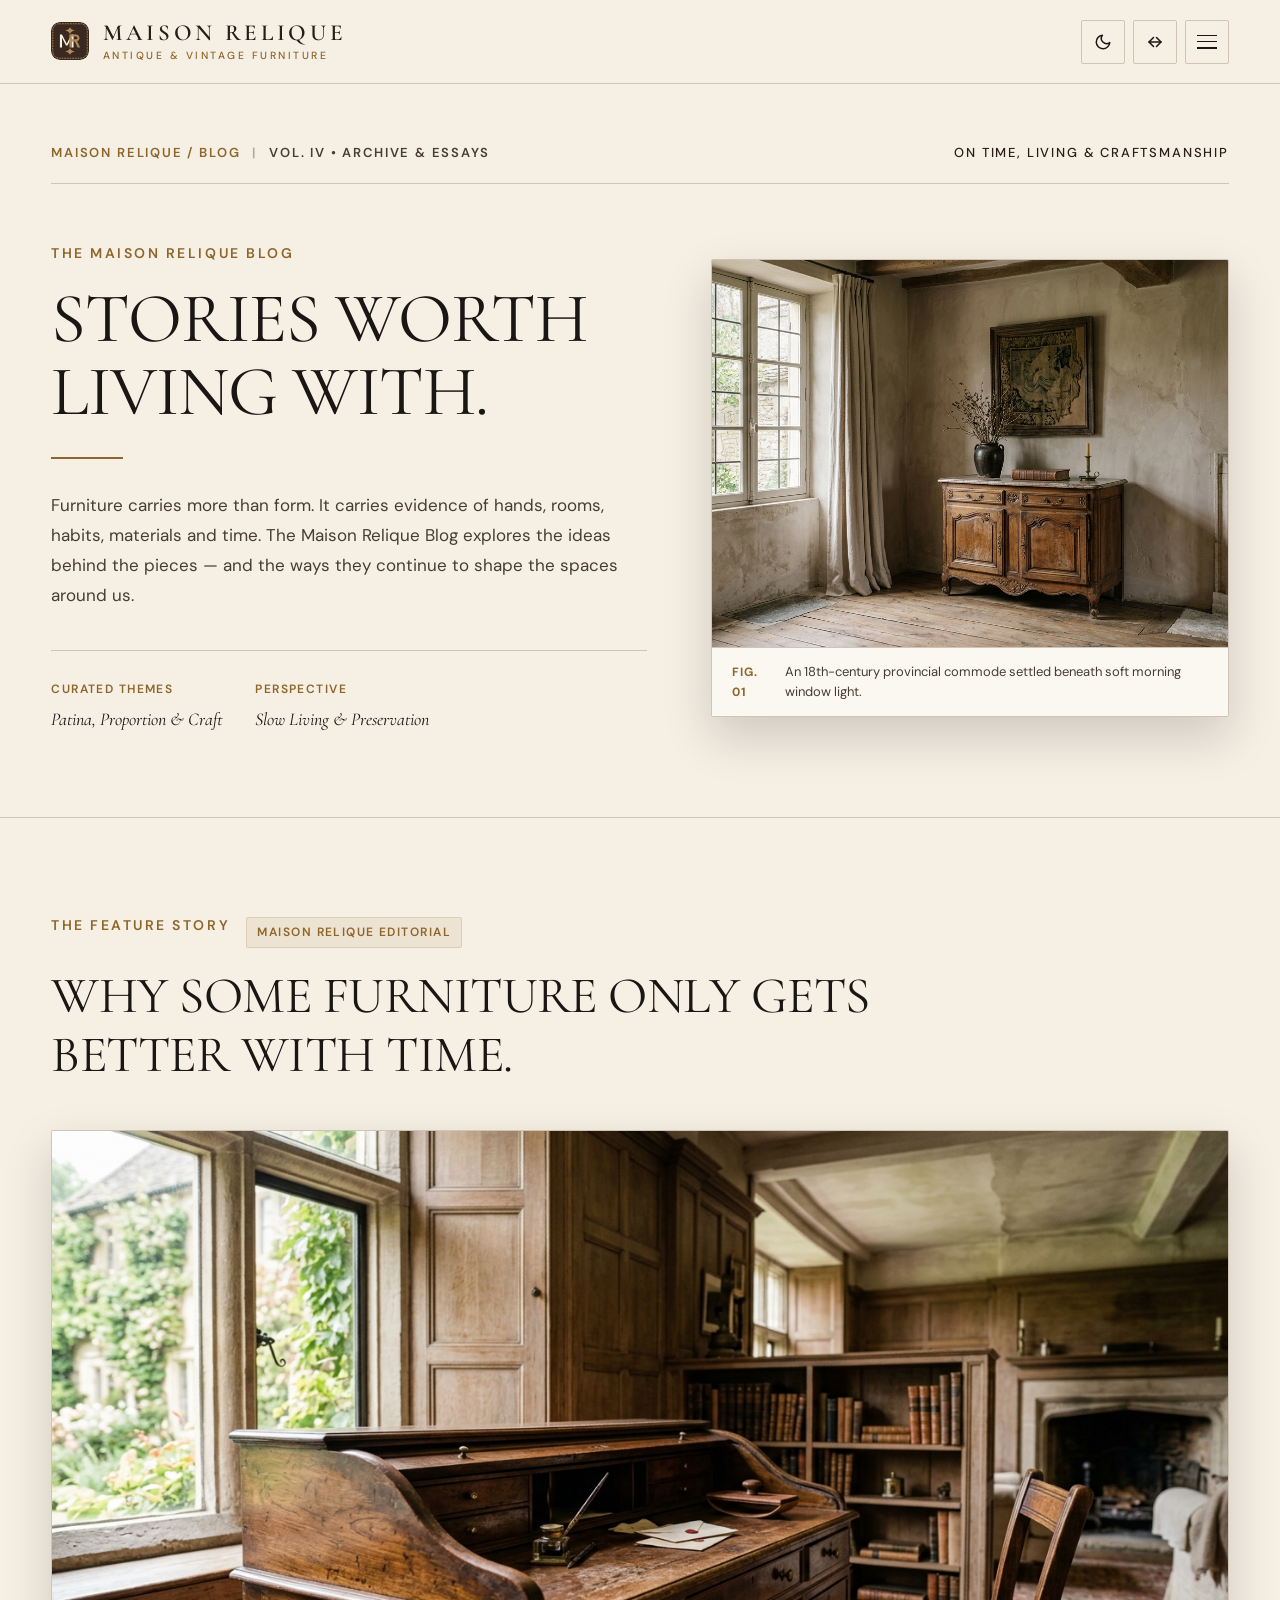
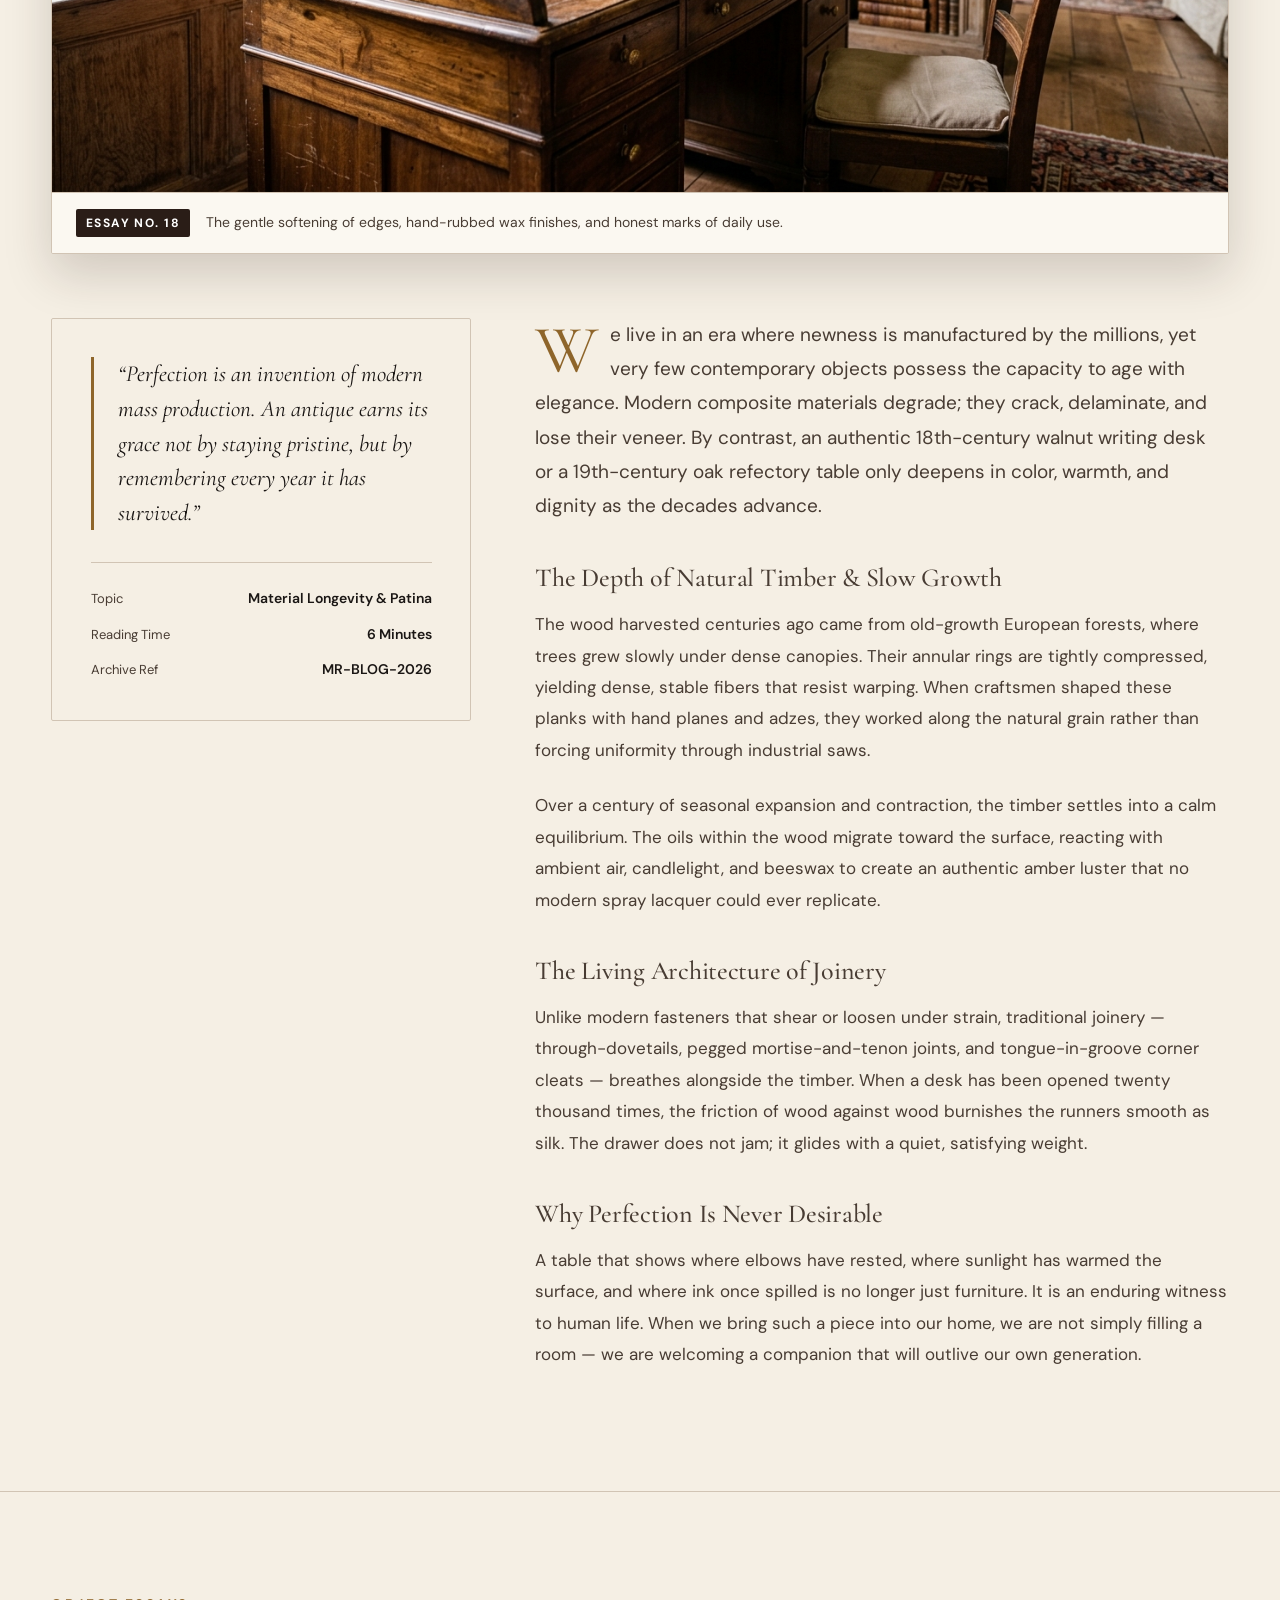
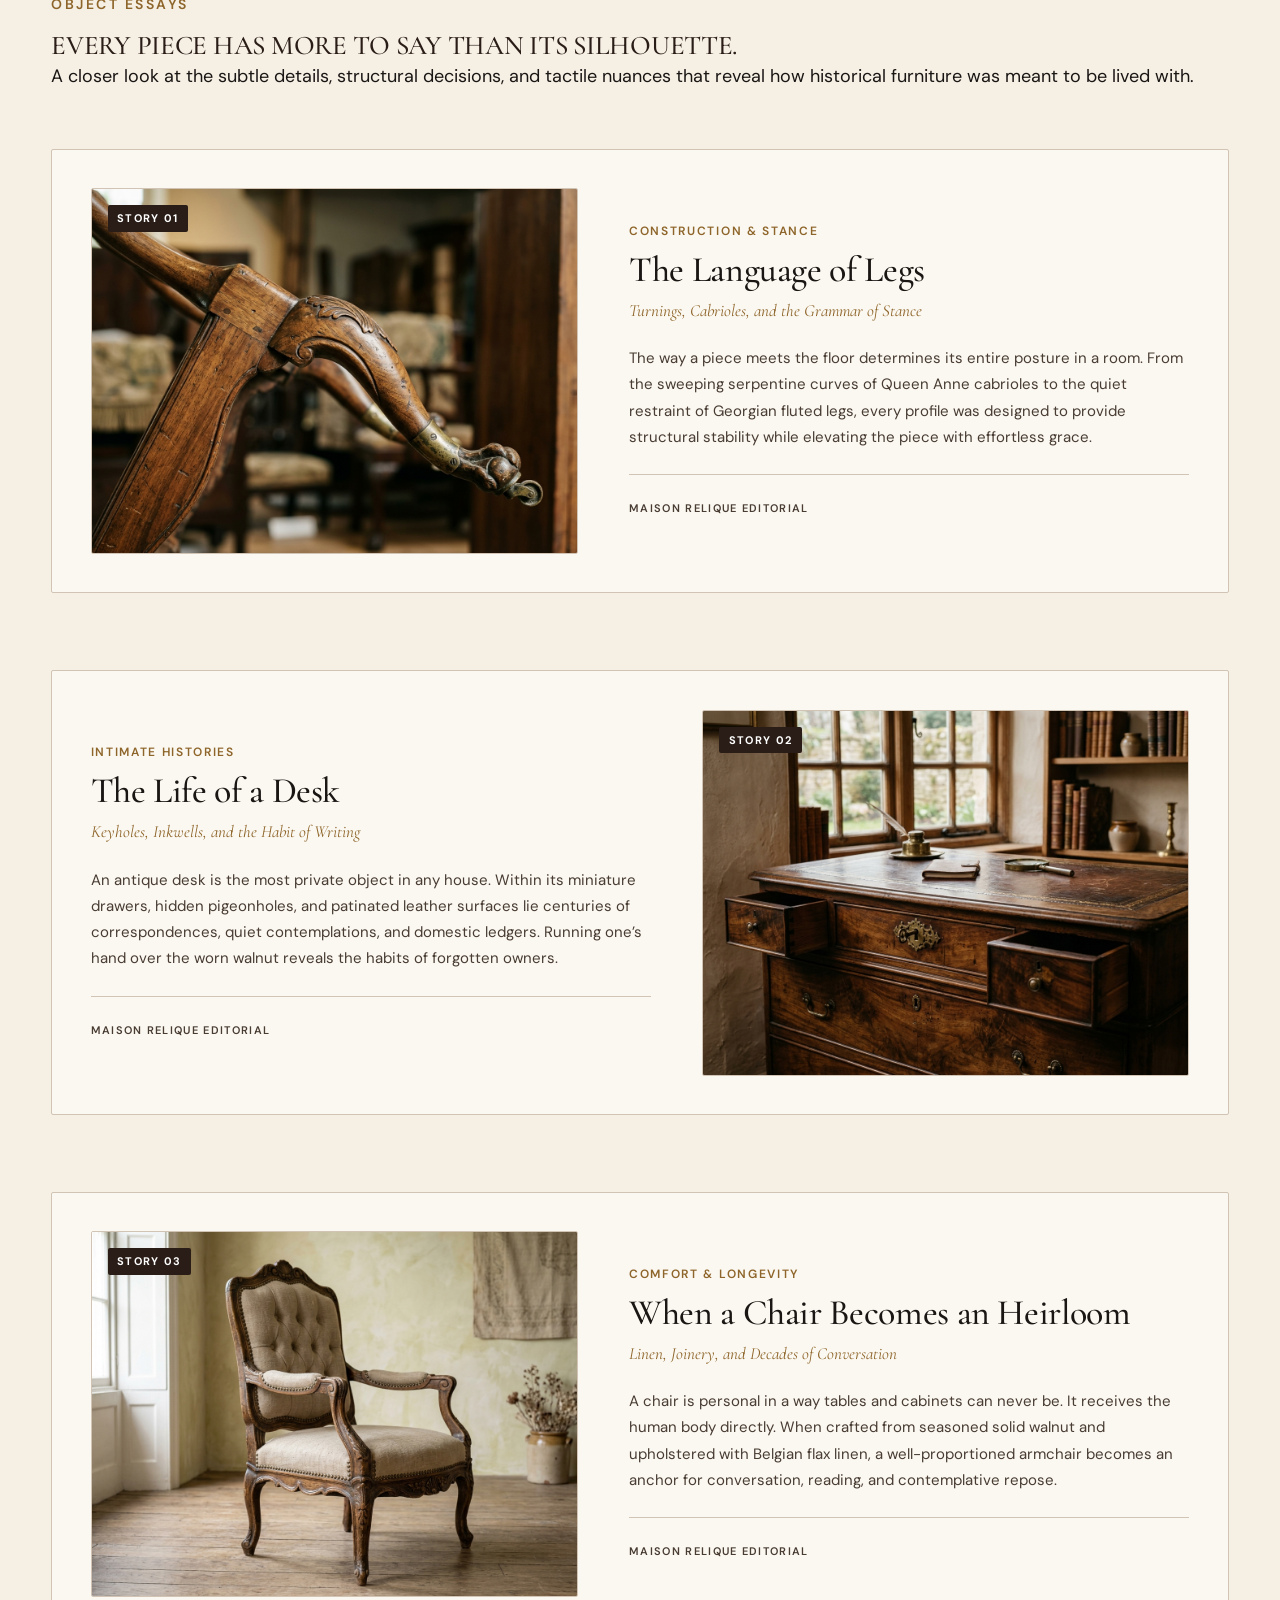
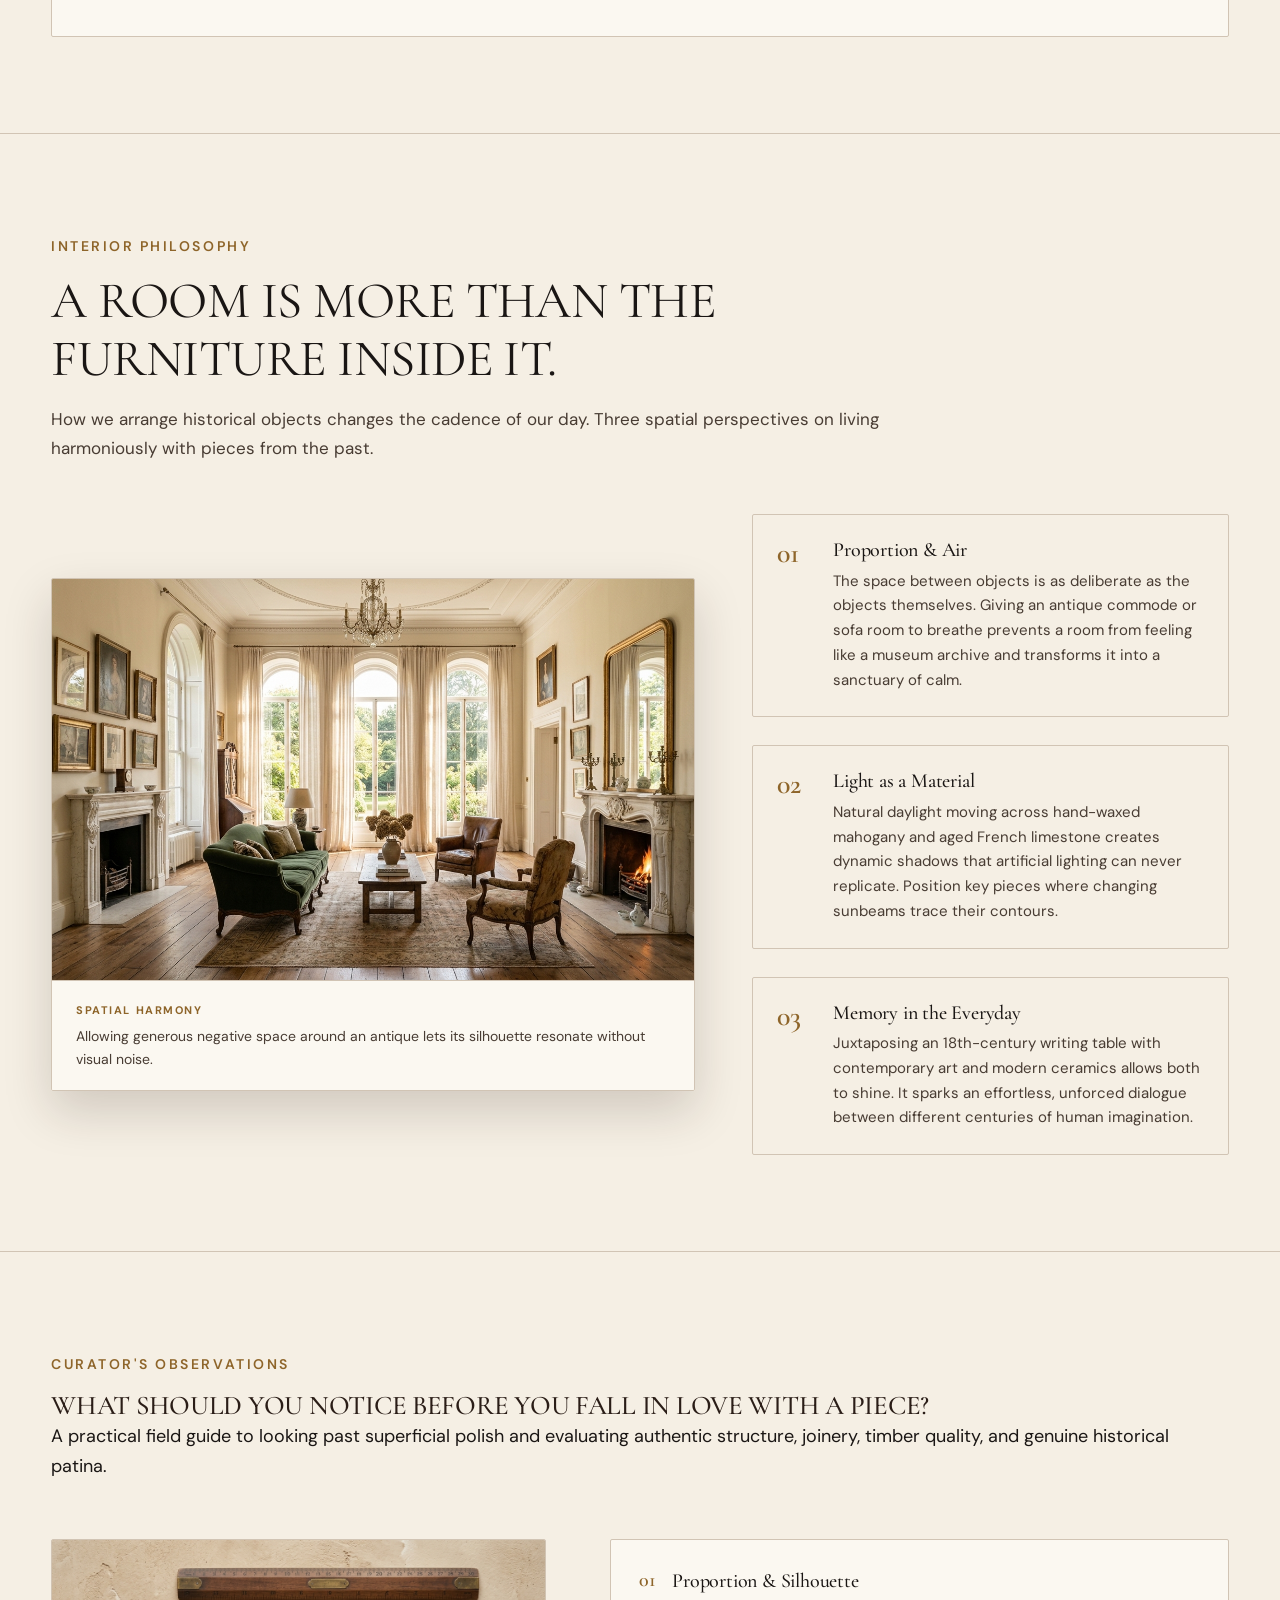
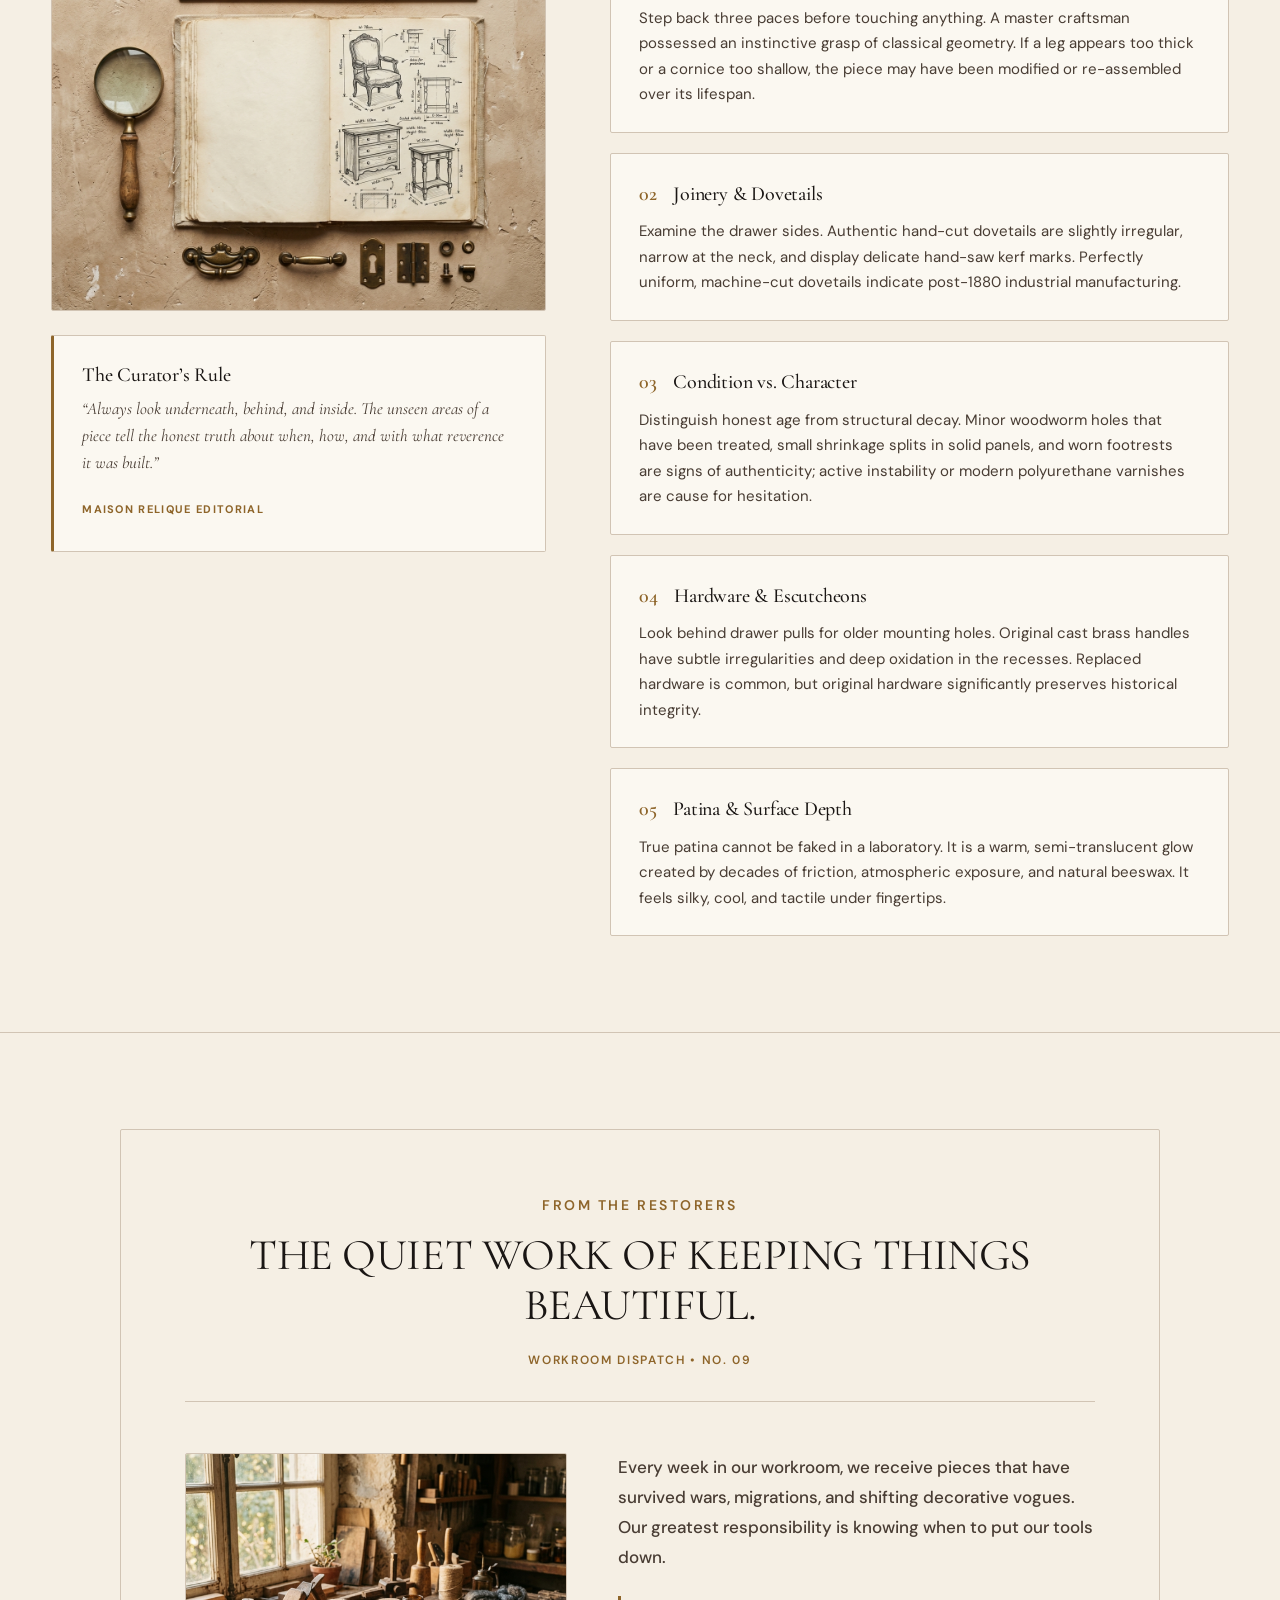
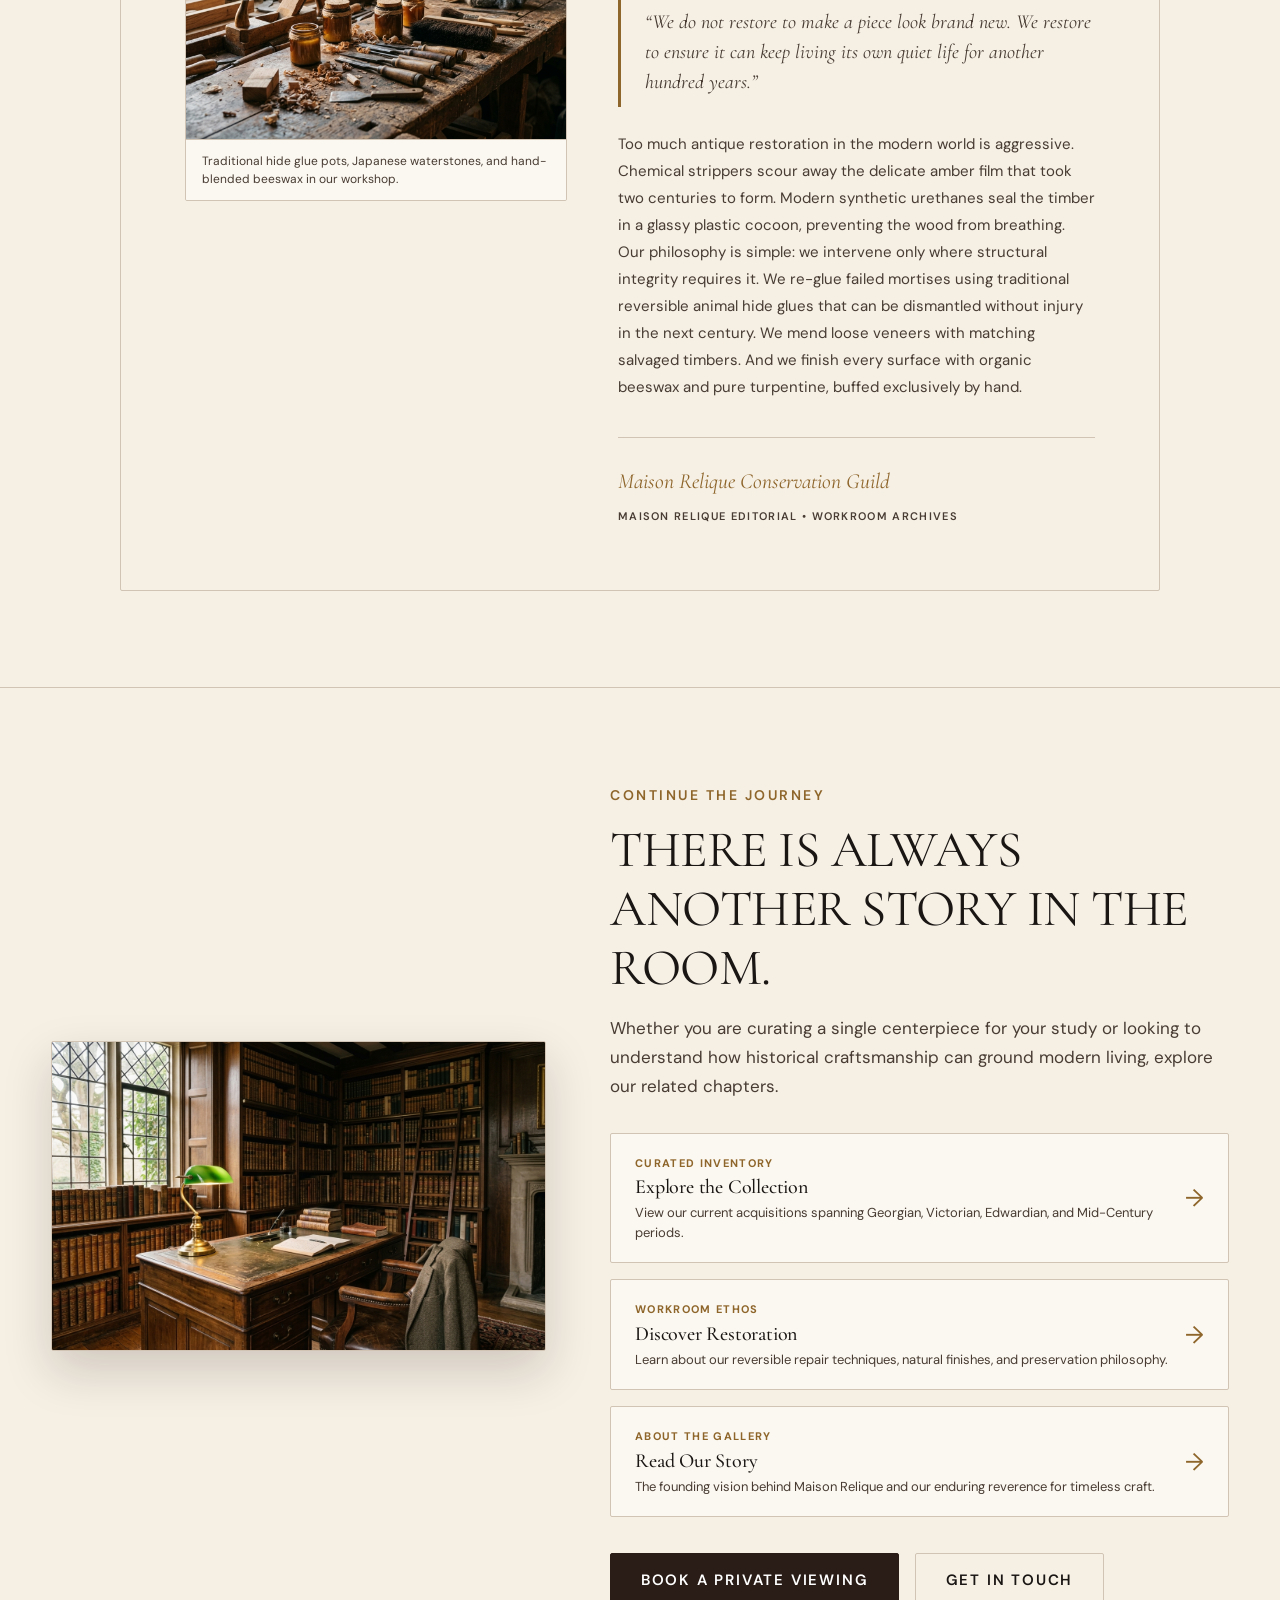
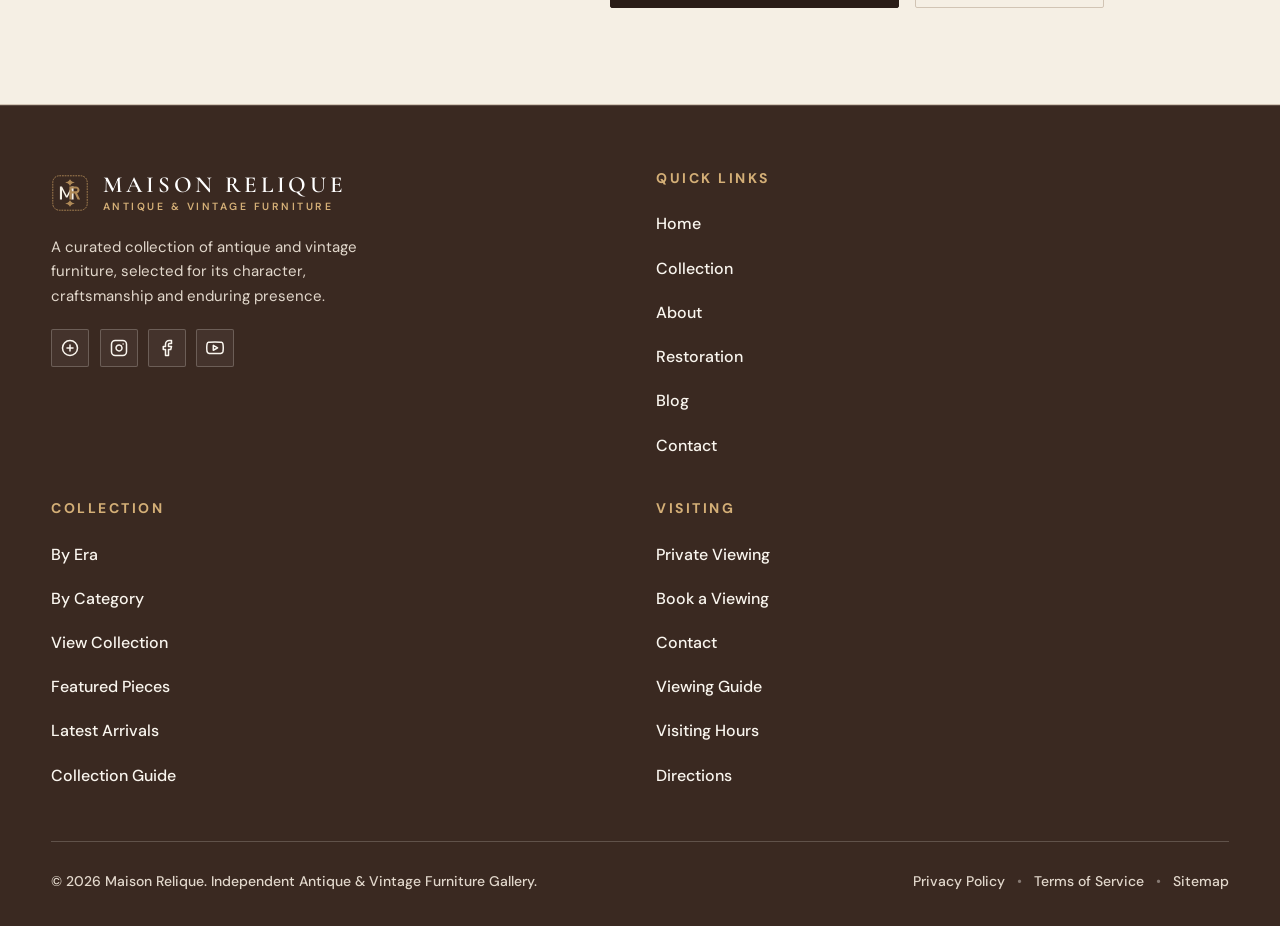
==== commit 0d9c5054: "Update project" ====
--- a/blog.html
+++ b/blog.html
@@ -81,10 +81,13 @@
           <svg width="18" height="18" viewBox="0 0 24 24" fill="none" stroke="currentColor" stroke-width="2" stroke-linecap="round" stroke-linejoin="round" aria-hidden="true"><path d="M4 12h16"></path><path d="M14 6l6 6-6 6"></path><path d="M10 18l-6-6 6-6"></path></svg>
         </button>
 
+        <!-- Client Login Button (1281px+) -->
+        <button type="button" class="btn btn-outline nav-login-btn" data-action="open-login-modal">Login</button>
+
         <!-- Desktop Book a Viewing CTA Button (1281px+) -->
         <a href="contact.html#enquiry" class="btn btn-primary nav-cta-btn">Book a Viewing</a>
 
-        <!-- Hamburger Menu Button (Visible on Tablet & Mobile) -->
+        <!-- Hamburger Menu Button -->
         <button type="button" class="hamburger-btn" id="hamburger-btn" aria-label="Toggle Navigation Menu" aria-expanded="false" aria-controls="mobile-drawer">
           <span class="hamburger-icon">
             <span class="hamburger-line"></span>
@@ -146,6 +149,18 @@
           <a href="products.html" class="drawer-nav-link">Products</a>
         </li>
         <li class="drawer-nav-item">
+          <a href="collection.html#category-index" class="drawer-nav-link">Categories</a>
+        </li>
+        <li class="drawer-nav-item">
+          <a href="collection.html#era-index" class="drawer-nav-link">Brands &amp; Eras</a>
+        </li>
+        <li class="drawer-nav-item">
+          <a href="products.html#selection" class="drawer-nav-link">Deals &amp; Curated</a>
+        </li>
+        <li class="drawer-nav-item">
+          <a href="products.html#between" class="drawer-nav-link">Accessories &amp; Accent Pieces</a>
+        </li>
+        <li class="drawer-nav-item">
           <a href="journal.html" class="drawer-nav-link">Gallery</a>
         </li>
         <li class="drawer-nav-item">
@@ -170,9 +185,10 @@
         </button>
       </div>
 
-      <!-- Drawer CTAs -->
+      <!-- Drawer CTAs (User Global Rule: Login Button) -->
       <div class="drawer-actions">
-        <a href="contact.html#enquiry" class="btn btn-primary" style="width: 100%;">Book a Viewing</a>
+        <button type="button" class="btn btn-outline nav-login-btn" data-action="open-login-modal" style="width: 100%; justify-content: center;">Client Login</button>
+        <a href="contact.html#enquiry" class="btn btn-primary" style="width: 100%; justify-content: center;">Book a Viewing</a>
       </div>
     </div>
   </nav>
--- a/assets/css/style.css
+++ b/assets/css/style.css
@@ -325,27 +325,31 @@
 }
 
 /* Secondary Button (Warm Bordered) */
-.btn-secondary {
+.btn-secondary,
+.btn-outline {
   background-color: transparent;
   color: var(--text-main);
   border: 1.5px solid var(--border-color);
   font-weight: 600;
 }
 
-.btn-secondary:hover {
+.btn-secondary:hover,
+.btn-outline:hover {
   border-color: var(--color-secondary);
   color: var(--color-secondary);
   background-color: rgba(142, 101, 42, 0.10);
   transform: translateY(-2px);
 }
 
-[data-theme="dark"] .btn-secondary {
+[data-theme="dark"] .btn-secondary,
+[data-theme="dark"] .btn-outline {
   border-color: var(--border-color);
   color: var(--text-main);
   font-weight: 600;
 }
 
-[data-theme="dark"] .btn-secondary:hover {
+[data-theme="dark"] .btn-secondary:hover,
+[data-theme="dark"] .btn-outline:hover {
   border-color: var(--color-secondary);
   color: var(--color-secondary);
   background-color: rgba(212, 175, 119, 0.15);
@@ -990,10 +994,16 @@
 }
 
 .hero-ctas {
-  display: flex;
-  flex-wrap: wrap;
-  gap: 1rem;
-  align-items: center;
+  display: flex !important;
+  flex-direction: row !important;
+  flex-wrap: nowrap !important;
+  gap: clamp(0.75rem, 1.25vw, 1.25rem);
+  align-items: center;
+}
+
+.hero-ctas .btn {
+  white-space: nowrap;
+  flex: 0 1 auto;
 }
 
 .hero-media-wrapper {
@@ -2024,7 +2034,8 @@
 
   .header-actions .theme-toggle-btn,
   .header-actions .rtl-toggle-btn,
-  .header-actions .nav-cta-btn {
+  .header-actions .nav-cta-btn,
+  .header-actions .nav-login-btn {
     display: inline-flex !important;
   }
 }
@@ -2036,16 +2047,16 @@
     display: none !important;
   }
 
-  .nav-cta-btn,
+  /* Hide desktop CTA/Login from header actions bar (they are accessible in hamburger drawer) */
   .header-actions .nav-cta-btn,
   .header-actions .nav-login-btn {
     display: none !important;
   }
 
-  /* USER RULE: On tablet & mobile, icons outside are hidden; all menus and icons are inside hamburger drawer */
+  /* USER GLOBAL RULE: Tablet (768px - 1280px) structure: Logo | Dark | RTL | Hamburger */
   .header-actions .theme-toggle-btn,
   .header-actions .rtl-toggle-btn {
-    display: none !important;
+    display: inline-flex !important;
   }
 
   .header-actions {
@@ -2178,17 +2189,27 @@
     flex-shrink: 0 !important;
   }
 
+  /* USER GLOBAL RULE: Mobile structure: Logo | Dark | RTL | Hamburger */
   .header-actions .theme-toggle-btn,
-  .header-actions .rtl-toggle-btn,
+  .header-actions .rtl-toggle-btn {
+    display: inline-flex !important;
+    width: 38px !important;
+    height: 38px !important;
+    min-width: 38px !important;
+    min-height: 38px !important;
+    padding: 0 !important;
+  }
+
+  .header-actions .nav-cta-btn,
   .header-actions .nav-login-btn {
     display: none !important;
   }
 
   .header-actions .hamburger-btn {
-    width: 42px !important;
-    height: 42px !important;
-    min-width: 42px !important;
-    min-height: 42px !important;
+    width: 40px !important;
+    height: 40px !important;
+    min-width: 40px !important;
+    min-height: 40px !important;
     padding: 0 !important;
     display: inline-flex !important;
   }
@@ -2314,12 +2335,22 @@
   }
 
   .hero-ctas {
-    flex-direction: column;
-    align-items: stretch;
+    flex-direction: row !important;
+    flex-wrap: nowrap !important;
+    align-items: center;
+    gap: 0.5rem;
+    width: 100%;
   }
 
   .hero-ctas .btn {
-    width: 100%;
+    width: auto;
+    flex: 1 1 0;
+    min-width: 0;
+    padding: 0.75rem clamp(0.45rem, 2vw, 0.85rem);
+    font-size: clamp(0.72rem, 2.3vw, 0.8125rem);
+    letter-spacing: 0.04em;
+    text-align: center;
+    white-space: nowrap;
   }
 }
 
@@ -2355,6 +2386,16 @@
   .btn {
     padding: 0.85rem 1.25rem;
     font-size: 0.8125rem;
+  }
+
+  .hero-ctas {
+    gap: 0.35rem !important;
+  }
+
+  .hero-ctas .btn {
+    padding: 0.65rem 0.35rem !important;
+    font-size: 0.6875rem !important;
+    letter-spacing: 0.02em !important;
   }
 }
 
@@ -2372,34 +2413,32 @@
    18. HOME 2 — THE ART OF LIVING WITH HISTORY (DEDICATED STYLES)
    ============================================================ */
 
-/* Home 2 Hero: Full-Width Architectural Composition */
+/* Home 2 Hero: Full-Width Architectural Composition (Edge-to-Edge) */
 .home2-hero {
   position: relative;
   background-color: var(--bg-page);
-  padding-top: clamp(2rem, 4vw, 3.5rem);
-  padding-bottom: clamp(4rem, 6vw, 6rem);
+  padding: 0;
   border-bottom: 1px solid var(--border-color);
   overflow: hidden;
-}
-
-.home2-hero-container {
+  width: 100%;
+}
+
+.home2-hero-fullwidth {
   position: relative;
-}
-
-.home2-hero-composition {
-  position: relative;
-  border-radius: var(--radius-sm);
+  width: 100%;
+  min-height: clamp(580px, 80vh, 880px);
+  display: flex;
+  align-items: flex-end;
+  background-color: #E2D9CD;
   overflow: hidden;
-  box-shadow: var(--shadow-elevated);
-  border: 1px solid var(--border-color);
-  background-color: var(--bg-card);
 }
 
 .home2-hero-img-wrap {
-  width: 100%;
-  aspect-ratio: 16 / 9;
+  position: absolute;
+  inset: 0;
+  width: 100%;
+  height: 100%;
   overflow: hidden;
-  position: relative;
   background-color: #E2D9CD;
 }
 
@@ -2407,36 +2446,78 @@
   width: 100%;
   height: 100%;
   object-fit: cover;
+  object-position: center 30%;
   transition: transform 1.2s cubic-bezier(0.16, 1, 0.3, 1);
 }
 
-.home2-hero-composition:hover .home2-hero-img-wrap img {
-  transform: scale(1.03);
+.home2-hero-fullwidth:hover .home2-hero-img-wrap img {
+  transform: scale(1.025);
+}
+
+.home2-hero-overlay {
+  position: absolute;
+  inset: 0;
+  background: linear-gradient(180deg, rgba(37, 33, 30, 0.12) 0%, rgba(37, 33, 30, 0.05) 45%, rgba(37, 33, 30, 0.45) 100%),
+              linear-gradient(90deg, rgba(37, 33, 30, 0.3) 0%, rgba(37, 33, 30, 0.05) 55%, transparent 100%);
+  pointer-events: none;
+}
+
+[data-theme="dark"] .home2-hero-overlay {
+  background: linear-gradient(180deg, rgba(20, 18, 16, 0.35) 0%, rgba(20, 18, 16, 0.15) 45%, rgba(20, 18, 16, 0.65) 100%),
+              linear-gradient(90deg, rgba(20, 18, 16, 0.5) 0%, rgba(20, 18, 16, 0.15) 55%, transparent 100%);
+}
+
+html[dir="rtl"] .home2-hero-overlay {
+  background: linear-gradient(180deg, rgba(37, 33, 30, 0.12) 0%, rgba(37, 33, 30, 0.05) 45%, rgba(37, 33, 30, 0.45) 100%),
+              linear-gradient(270deg, rgba(37, 33, 30, 0.3) 0%, rgba(37, 33, 30, 0.05) 55%, transparent 100%);
+}
+
+html[dir="rtl"][data-theme="dark"] .home2-hero-overlay {
+  background: linear-gradient(180deg, rgba(20, 18, 16, 0.35) 0%, rgba(20, 18, 16, 0.15) 45%, rgba(20, 18, 16, 0.65) 100%),
+              linear-gradient(270deg, rgba(20, 18, 16, 0.5) 0%, rgba(20, 18, 16, 0.15) 55%, transparent 100%);
+}
+
+.home2-hero-content-boundary {
+  position: relative;
+  z-index: 5;
+  width: 100%;
+  max-width: var(--container-max);
+  margin-left: auto;
+  margin-right: auto;
+  padding: clamp(2.5rem, 5vw, 4.5rem) clamp(1.25rem, 4vw, 3.5rem);
+  pointer-events: none;
 }
 
 .home2-hero-card {
-  position: absolute;
-  bottom: clamp(1.5rem, 3.5vw, 3.5rem);
-  left: clamp(1.5rem, 3.5vw, 3.5rem);
-  max-width: 580px;
+  pointer-events: auto;
+  max-width: min(680px, 92vw);
   background-color: rgba(251, 248, 241, 0.94);
   backdrop-filter: blur(16px);
   -webkit-backdrop-filter: blur(16px);
   border: 1px solid var(--border-color);
   border-radius: var(--radius-sm);
-  padding: clamp(2rem, 3.5vw, 3rem);
+  padding: clamp(1.75rem, 3vw, 2.75rem);
   box-shadow: var(--shadow-elevated);
-  z-index: 5;
+}
+
+.home2-hero-card .hero-ctas {
+  display: flex !important;
+  flex-direction: row !important;
+  flex-wrap: nowrap !important;
+  align-items: center;
+  gap: clamp(0.75rem, 1.25vw, 1.25rem);
+}
+
+.home2-hero-card .hero-ctas .btn {
+  white-space: nowrap;
+  flex: 0 1 auto;
+  padding: 0.85rem clamp(1.1rem, 1.6vw, 1.75rem);
+  font-size: clamp(0.8125rem, 0.95vw, 0.9375rem);
 }
 
 [data-theme="dark"] .home2-hero-card {
   background-color: rgba(37, 33, 30, 0.94);
   border-color: rgba(245, 239, 228, 0.16);
-}
-
-html[dir="rtl"] .home2-hero-card {
-  left: auto;
-  right: clamp(1.5rem, 3.5vw, 3.5rem);
 }
 
 .home2-hero-headline {
@@ -2579,16 +2660,24 @@
   color: var(--text-main);
 }
 
-/* Home 2 Section 3: Materials That Age Beautifully */
+/* Home 2 Section 3: Materials That Age Beautifully (Fluid Full-Width Showcase) */
 .home2-materials-section {
   background-color: var(--bg-page);
   border-bottom: 1px solid var(--border-color);
+}
+
+.materials-fluid-wrap {
+  width: 100%;
+  padding-left: clamp(1.25rem, 3.5vw, 3.5rem);
+  padding-right: clamp(1.25rem, 3.5vw, 3.5rem);
+  margin-top: clamp(2rem, 3.5vw, 3.25rem);
 }
 
 .materials-editorial-grid {
   display: grid;
   grid-template-columns: repeat(4, 1fr);
   gap: clamp(1.25rem, 2vw, 2rem);
+  width: 100%;
 }
 
 .material-card {
@@ -2786,48 +2875,85 @@
 
 .patina-quote-box {
   margin-top: 2rem;
-  padding: 1.5rem 1.75rem;
+  padding: 0.75rem 0 0.75rem 1.75rem;
   border-left: 2px solid var(--color-secondary);
-  background-color: var(--bg-card);
-  border-radius: var(--radius-sm);
+  background-color: transparent;
+  border-radius: 0;
   font-family: var(--font-serif);
   font-style: italic;
-  font-size: 1.15rem;
+  font-size: clamp(1.15rem, 1.4vw, 1.35rem);
   color: var(--text-heading);
-  line-height: 1.6;
+  line-height: 1.65;
 }
 
 html[dir="rtl"] .patina-quote-box {
   border-left: none;
   border-right: 2px solid var(--color-secondary);
-}
-
-/* Home 2 Section 6: From House to Home */
+  padding-left: 0;
+  padding-right: 1.75rem;
+}
+
+/* Home 2 Section 6: From House to Home (Full-Bleed Edge-to-Edge Split Layout) */
 .home2-lifestyle-section {
   background-color: var(--bg-card);
   border-bottom: 1px solid var(--border-color);
-}
-
-.lifestyle-editorial-box {
+  padding: 0;
+  overflow: hidden;
+  width: 100%;
+}
+
+.lifestyle-fullbleed-split {
   display: grid;
   grid-template-columns: 1.15fr 1fr;
-  gap: clamp(2.5rem, 5vw, 5rem);
-  align-items: center;
-}
-
-.lifestyle-media-wrap {
+  min-height: clamp(520px, 70vh, 720px);
+  width: 100%;
+}
+
+.lifestyle-fullbleed-split .lifestyle-media-wrap {
   position: relative;
-  border-radius: var(--radius-sm);
+  width: 100%;
+  height: 100%;
+  min-height: 440px;
+  border-radius: 0;
+  border: none;
+  border-right: 1px solid var(--border-color);
+  box-shadow: none;
   overflow: hidden;
-  box-shadow: var(--shadow-elevated);
-  border: 1px solid var(--border-color);
-}
-
-.lifestyle-media-wrap img {
-  width: 100%;
-  aspect-ratio: 3 / 2;
+  background-color: #E2D9CD;
+}
+
+html[dir="rtl"] .lifestyle-fullbleed-split .lifestyle-media-wrap {
+  border-right: none;
+  border-left: 1px solid var(--border-color);
+}
+
+.lifestyle-fullbleed-split .lifestyle-media-wrap img {
+  width: 100%;
+  height: 100%;
   object-fit: cover;
-  display: block;
+  object-position: center center;
+  transition: transform 1.2s cubic-bezier(0.16, 1, 0.3, 1);
+}
+
+.lifestyle-fullbleed-split:hover .lifestyle-media-wrap img {
+  transform: scale(1.025);
+}
+
+.lifestyle-content-wrap {
+  display: flex;
+  align-items: center;
+  justify-content: flex-start;
+  padding: clamp(3rem, 6vw, 6rem) clamp(2rem, 5vw, 5.5rem);
+  background-color: var(--bg-card);
+}
+
+html[dir="rtl"] .lifestyle-content-wrap {
+  justify-content: flex-end;
+}
+
+.lifestyle-content-wrap .lifestyle-content {
+  max-width: 560px;
+  width: 100%;
 }
 
 /* Home 2 Section 7: A Different Kind of Collection */
@@ -2931,21 +3057,61 @@
 }
 
 @media (max-width: 960px) {
+  .home2-hero-fullwidth {
+    min-height: auto;
+    display: flex;
+    flex-direction: column;
+    align-items: stretch;
+  }
+
+  .home2-hero-img-wrap {
+    position: relative;
+    inset: auto;
+    width: 100%;
+    height: clamp(340px, 48vh, 460px);
+  }
+
+  .home2-hero-content-boundary {
+    padding: 1.75rem clamp(1.25rem, 4vw, 2.5rem) 2.5rem;
+    pointer-events: auto;
+    background-color: var(--bg-page);
+  }
+
   .home2-hero-card {
-    position: static;
     max-width: 100%;
-    margin-top: 1.5rem;
-    padding: 1.75rem;
+    margin-top: 0;
+    padding: clamp(1.5rem, 3.5vw, 2.25rem);
+    background-color: var(--bg-card);
   }
 
   .room-experience-card,
   .room-experience-card.reverse,
   .placement-grid,
   .patina-card-layout,
-  .lifestyle-editorial-box,
   .closing-editorial-layout {
     grid-template-columns: 1fr;
     gap: 2.25rem;
+  }
+
+  .lifestyle-fullbleed-split {
+    grid-template-columns: 1fr;
+    min-height: auto;
+  }
+
+  .lifestyle-fullbleed-split .lifestyle-media-wrap {
+    height: clamp(300px, 45vh, 420px);
+    min-height: auto;
+    border-right: none;
+    border-bottom: 1px solid var(--border-color);
+  }
+
+  html[dir="rtl"] .lifestyle-fullbleed-split .lifestyle-media-wrap {
+    border-left: none;
+    border-bottom: 1px solid var(--border-color);
+  }
+
+  .lifestyle-content-wrap {
+    padding: clamp(2.25rem, 5vw, 3.5rem) clamp(1.25rem, 4vw, 2.5rem);
   }
 
   .room-experience-card.reverse .room-card-media {
@@ -3197,13 +3363,13 @@
 
 .craft-quote-callout {
   margin-top: 2rem;
-  padding: 1.5rem 1.75rem;
-  background-color: var(--bg-page);
+  padding: 0.75rem 0 0.75rem 1.5rem;
+  background-color: transparent;
   border-left: 3px solid var(--color-secondary);
-  border-radius: var(--radius-sm);
+  border-radius: 0;
   font-family: var(--font-serif);
   font-style: italic;
-  font-size: 1.125rem;
+  font-size: clamp(1.125rem, 1.4vw, 1.25rem);
   line-height: 1.6;
   color: var(--text-heading);
 }
@@ -3211,6 +3377,8 @@
 html[dir="rtl"] .craft-quote-callout {
   border-left: none;
   border-right: 3px solid var(--color-secondary);
+  padding-left: 0;
+  padding-right: 1.5rem;
 }
 
 /* Section 4: Before It Becomes Yours (Journey & Timeline) */
@@ -3225,6 +3393,11 @@
   gap: clamp(2rem, 5vw, 4.5rem);
   align-items: center;
   margin-bottom: 3.5rem;
+}
+
+.journey-intro-text {
+  background: transparent;
+  border: none;
 }
 
 .journey-media-wrap {
@@ -3250,17 +3423,6 @@
   position: relative;
 }
 
-.timeline-track::before {
-  content: '';
-  position: absolute;
-  top: 22px;
-  left: 30px;
-  right: 30px;
-  height: 2px;
-  background-color: var(--border-color);
-  z-index: 1;
-}
-
 .timeline-step {
   position: relative;
   z-index: 2;
@@ -3452,19 +3614,27 @@
 }
 
 .story-closing-ctas {
-  display: flex;
-  flex-wrap: wrap;
-  gap: 1rem;
+  display: flex !important;
+  flex-direction: row !important;
+  flex-wrap: nowrap !important;
+  align-items: center;
+  gap: clamp(0.6rem, 1.25vw, 1.25rem);
   margin-top: 2rem;
+}
+
+.story-closing-ctas .btn {
+  white-space: nowrap;
+  flex: 0 1 auto;
+  padding: 0.85rem clamp(0.75rem, 1.4vw, 1.65rem);
+  font-size: clamp(0.75rem, 0.95vw, 0.9375rem);
+  letter-spacing: clamp(0.04em, 0.08em, 0.12em);
+  text-align: center;
 }
 
 /* Responsive Story Page Media Queries */
 @media (max-width: 1200px) {
   .timeline-track {
     grid-template-columns: repeat(3, 1fr);
-  }
-  .timeline-track::before {
-    display: none;
   }
 }
 
@@ -3497,11 +3667,18 @@
   }
 
   .story-closing-ctas {
-    flex-direction: column;
+    flex-direction: row !important;
+    flex-wrap: nowrap !important;
+    gap: 0.5rem;
   }
 
   .story-closing-ctas .btn {
-    width: 100%;
+    width: auto;
+    flex: 1 1 0;
+    padding: 0.75rem 0.5rem;
+    font-size: 0.75rem;
+    letter-spacing: 0.03em;
+    min-height: 44px;
   }
 }
 
@@ -6641,10 +6818,10 @@
 
 .workroom-blockquote {
   margin: 1.5rem 0;
-  padding: 1.25rem 1.5rem;
-  background-color: var(--bg-card);
+  padding: 0.65rem 0 0.65rem 1.5rem;
+  background-color: transparent;
   border-left: 3px solid var(--color-secondary);
-  border-radius: var(--radius-sm);
+  border-radius: 0;
 }
 
 .workroom-blockquote p {
@@ -7465,6 +7642,7 @@
 .scale-card-item {
   display: flex;
   flex-direction: column;
+  height: 100%;
   background-color: var(--bg-page);
   border: 1px solid var(--border-color);
   padding: 1.75rem 1.5rem;
@@ -7511,10 +7689,12 @@
   font-size: 0.875rem;
   line-height: 1.6;
   color: var(--text-muted);
+  margin-bottom: 0;
 }
 
 .scale-filter-link {
-  margin-top: 1rem;
+  margin-top: auto;
+  padding-top: 1.5rem;
   font-size: 0.75rem;
   letter-spacing: 0.1em;
   text-transform: uppercase;
@@ -7524,6 +7704,17 @@
   align-items: center;
   gap: 0.35rem;
   cursor: pointer;
+  align-self: flex-start;
+  transition: color var(--transition-fast), transform var(--transition-fast);
+}
+
+.scale-filter-link:hover {
+  color: var(--text-heading);
+  transform: translateX(4px);
+}
+
+html[dir="rtl"] .scale-filter-link:hover {
+  transform: translateX(-4px);
 }
 
 /* ------------------------------------------------------------
@@ -7756,55 +7947,77 @@
 }
 
 /* ------------------------------------------------------------
-   SECTION 6 — THE PIECES BETWEEN
+   SECTION 6 — THE PIECES BETWEEN (TRANSITIONAL & HYBRID FORMS)
    ------------------------------------------------------------ */
 .between-section {
-  padding-top: 6rem;
-  padding-bottom: 6rem;
+  padding-top: clamp(4rem, 6vw, 6rem);
+  padding-bottom: clamp(4rem, 6vw, 6rem);
+  background-color: #FFFFFF; /* White background in Light Mode */
+  border-top: 1px solid var(--border-color);
+  border-bottom: 1px solid var(--border-color);
+}
+
+[data-theme="dark"] .between-section {
   background-color: var(--bg-page);
 }
 
 .between-strip-grid {
   display: grid;
-  grid-template-columns: 1.25fr 0.95fr 0.95fr;
+  grid-template-columns: repeat(3, 1fr);
   gap: 2rem;
   align-items: stretch;
   margin-top: 3rem;
 }
 
 .between-card {
-  background-color: var(--bg-card);
-  border: 1px solid var(--border-color);
-  display: flex;
-  flex-direction: column;
+  background-color: #FFFFFF;
+  border: 1px solid var(--border-color);
+  border-radius: var(--radius-sm);
+  display: flex;
+  flex-direction: column;
+  height: 100%;
   position: relative;
-  transition: transform var(--transition-fast), border-color var(--transition-fast);
+  overflow: hidden;
+  box-shadow: 0 2px 10px rgba(37, 33, 30, 0.04);
+  transition: transform var(--transition-fast), border-color var(--transition-fast), box-shadow var(--transition-fast);
 }
 
 .between-card:hover {
   transform: translateY(-4px);
   border-color: var(--color-secondary);
-}
-
-.between-card-featured {
-  grid-column: 1 / 2;
-}
-
-.between-media {
+  box-shadow: var(--shadow-medium);
+}
+
+[data-theme="dark"] .between-card {
+  background-color: var(--bg-card);
+  box-shadow: none;
+}
+
+.between-media,
+.between-card-featured .between-media {
   position: relative;
   overflow: hidden;
-  background-color: #EDE5D8;
+  background-color: #F8F6F2;
+  width: 100%;
+  aspect-ratio: 4 / 3;
   height: 280px;
 }
 
-.between-card-featured .between-media {
-  height: 340px;
+[data-theme="dark"] .between-media,
+[data-theme="dark"] .between-card-featured .between-media {
+  background-color: #2D2723;
 }
 
 .between-media img {
   width: 100%;
   height: 100%;
   object-fit: cover;
+  display: block;
+  transition: transform 0.6s cubic-bezier(0.16, 1, 0.3, 1);
+}
+
+.between-card:hover .between-media img {
+  transform: scale(1.04);
 }
 
 .between-info {
@@ -7820,7 +8033,7 @@
   letter-spacing: 0.12em;
   text-transform: uppercase;
   color: var(--color-secondary);
-  font-weight: 500;
+  font-weight: 600;
 }
 
 .between-title {
@@ -8011,6 +8224,145 @@
   align-items: center;
   gap: 1rem;
   padding-top: 1rem;
+}
+
+/* Product Detail Related & Closing Sections */
+.detail-related-section {
+  background-color: var(--bg-card);
+  border-top: 1px solid var(--border-color);
+  border-bottom: 1px solid var(--border-color);
+}
+
+.detail-related-grid {
+  display: grid;
+  grid-template-columns: repeat(3, 1fr);
+  gap: 2rem;
+}
+
+.related-piece-card {
+  background-color: var(--bg-page);
+  border: 1px solid var(--border-color);
+  border-radius: var(--radius-sm);
+  overflow: hidden;
+  display: flex;
+  flex-direction: column;
+  transition: transform var(--transition-fast), border-color var(--transition-fast), box-shadow var(--transition-fast);
+}
+
+.related-piece-card:hover {
+  transform: translateY(-4px);
+  border-color: var(--color-secondary);
+  box-shadow: var(--shadow-medium);
+}
+
+.related-piece-media {
+  position: relative;
+  overflow: hidden;
+  aspect-ratio: 4 / 3;
+  background-color: #EDE5D8;
+}
+
+.related-piece-media img {
+  width: 100%;
+  height: 100%;
+  object-fit: cover;
+  transition: transform 0.6s ease;
+}
+
+.related-piece-card:hover .related-piece-media img {
+  transform: scale(1.04);
+}
+
+.related-piece-tag {
+  position: absolute;
+  top: 12px;
+  left: 12px;
+  background-color: rgba(37, 33, 30, 0.88);
+  color: #F5EFE4;
+  font-size: 0.6875rem;
+  letter-spacing: 0.1em;
+  text-transform: uppercase;
+  padding: 0.25rem 0.65rem;
+  border-radius: var(--radius-xs);
+  backdrop-filter: blur(4px);
+}
+
+html[dir="rtl"] .related-piece-tag {
+  left: auto;
+  right: 12px;
+}
+
+.related-piece-info {
+  padding: 1.5rem;
+  display: flex;
+  flex-direction: column;
+  flex-grow: 1;
+}
+
+.related-piece-title {
+  font-family: var(--font-serif);
+  font-size: 1.1875rem;
+  line-height: 1.3;
+  color: var(--text-heading);
+  margin-bottom: 0.5rem;
+}
+
+.related-piece-desc {
+  font-size: 0.875rem;
+  line-height: 1.6;
+  color: var(--text-muted);
+  margin-bottom: 1.25rem;
+}
+
+.related-piece-bottom {
+  display: flex;
+  align-items: center;
+  justify-content: space-between;
+  gap: 0.75rem;
+  margin-top: auto;
+  padding-top: 1rem;
+  border-top: 1px dashed var(--border-color);
+}
+
+.related-piece-meta {
+  font-size: 0.75rem;
+  color: var(--color-secondary);
+  letter-spacing: 0.06em;
+  text-transform: uppercase;
+  font-weight: 500;
+}
+
+.btn-sm {
+  padding: 0.5rem 1rem !important;
+  font-size: 0.75rem !important;
+  min-height: 38px !important;
+}
+
+.detail-closing-section {
+  background-color: var(--bg-page);
+  border-bottom: 1px solid var(--border-color);
+}
+
+.detail-closing-grid {
+  display: grid;
+  grid-template-columns: 1fr 1fr;
+  gap: clamp(2.5rem, 5vw, 5rem);
+  align-items: center;
+}
+
+.detail-closing-media {
+  position: relative;
+  border-radius: var(--radius-sm);
+  overflow: hidden;
+  border: 1px solid var(--border-color);
+  box-shadow: var(--shadow-elevated);
+}
+
+.detail-closing-media img {
+  width: 100%;
+  aspect-ratio: 3 / 2;
+  object-fit: cover;
+  display: block;
 }
 
 /* ------------------------------------------------------------
@@ -8037,11 +8389,18 @@
   }
 
   .between-strip-grid {
-    grid-template-columns: 1fr 1fr;
-  }
-
-  .between-card-featured {
-    grid-column: 1 / -1;
+    grid-template-columns: repeat(3, 1fr);
+    gap: 1.5rem;
+  }
+
+  .detail-related-grid {
+    grid-template-columns: 1fr;
+    gap: 1.75rem;
+  }
+
+  .detail-closing-grid {
+    grid-template-columns: 1fr;
+    gap: 2.5rem;
   }
 }
 
@@ -8076,6 +8435,11 @@
 
   .scale-ruler-track {
     grid-template-columns: 1fr;
+  }
+
+  .between-media,
+  .between-card-featured .between-media {
+    height: 230px;
   }
 
   .masthead-quick-stats {
@@ -8166,3 +8530,470 @@
   pointer-events: auto;
 }
 
+/* ============================================================
+   GALLERY & EXHIBITION SALONS PAGE DEDICATED STYLES
+   ============================================================ */
+
+/* Gallery Masthead Hero */
+.gallery-masthead-section {
+  padding-top: clamp(3.5rem, 6vw, 6rem);
+  padding-bottom: clamp(3rem, 5vw, 5rem);
+  background-color: var(--bg-page);
+  border-bottom: 1px solid var(--border-color);
+}
+
+.gallery-hero-grid {
+  display: grid;
+  grid-template-columns: 1.05fr 1fr;
+  gap: clamp(2.5rem, 5vw, 5rem);
+  align-items: center;
+}
+
+.gallery-hero-media {
+  position: relative;
+  border-radius: var(--radius-sm);
+  overflow: hidden;
+  box-shadow: var(--shadow-elevated);
+  border: 1px solid var(--border-color);
+}
+
+.gallery-hero-media img {
+  width: 100%;
+  aspect-ratio: 4 / 3;
+  object-fit: cover;
+  display: block;
+}
+
+.gallery-hero-caption {
+  position: absolute;
+  bottom: 0;
+  left: 0;
+  right: 0;
+  padding: 0.85rem 1.25rem;
+  background: linear-gradient(180deg, transparent 0%, rgba(24, 21, 19, 0.85) 100%);
+  color: #F5EFE4;
+  font-size: 0.8125rem;
+  font-style: italic;
+  font-family: var(--font-serif);
+}
+
+.gallery-meta-badges {
+  display: flex;
+  flex-wrap: wrap;
+  gap: 0.65rem;
+  margin-top: 1.5rem;
+  margin-bottom: 2rem;
+}
+
+.gallery-pill {
+  font-size: 0.75rem;
+  letter-spacing: 0.1em;
+  text-transform: uppercase;
+  font-weight: 600;
+  color: var(--color-secondary);
+  background-color: var(--bg-card);
+  border: 1px solid var(--border-color);
+  padding: 0.35rem 0.85rem;
+  border-radius: var(--radius-xs);
+}
+
+/* Curated Salons Grid */
+.gallery-salons-section {
+  background-color: var(--bg-card);
+  border-bottom: 1px solid var(--border-color);
+}
+
+.salons-showcase-grid {
+  display: grid;
+  grid-template-columns: repeat(2, 1fr);
+  gap: 2.25rem;
+  margin-top: 3rem;
+}
+
+.salon-card {
+  background-color: var(--bg-page);
+  border: 1px solid var(--border-color);
+  border-radius: var(--radius-sm);
+  overflow: hidden;
+  display: flex;
+  flex-direction: column;
+  transition: transform var(--transition-fast), border-color var(--transition-fast), box-shadow var(--transition-fast);
+}
+
+.salon-card:hover {
+  transform: translateY(-4px);
+  border-color: var(--color-secondary);
+  box-shadow: var(--shadow-medium);
+}
+
+.salon-card-media {
+  position: relative;
+  aspect-ratio: 16 / 10;
+  overflow: hidden;
+  background-color: #E2D9CD;
+}
+
+.salon-card-media img {
+  width: 100%;
+  height: 100%;
+  object-fit: cover;
+  transition: transform 0.8s cubic-bezier(0.16, 1, 0.3, 1);
+}
+
+.salon-card:hover .salon-card-media img {
+  transform: scale(1.035);
+}
+
+.salon-tag {
+  position: absolute;
+  top: 14px;
+  left: 14px;
+  background-color: rgba(37, 33, 30, 0.9);
+  color: #F5EFE4;
+  font-size: 0.6875rem;
+  letter-spacing: 0.12em;
+  text-transform: uppercase;
+  padding: 0.3rem 0.75rem;
+  border-radius: var(--radius-xs);
+  backdrop-filter: blur(4px);
+}
+
+html[dir="rtl"] .salon-tag {
+  left: auto;
+  right: 14px;
+}
+
+.salon-card-content {
+  padding: 2rem;
+  display: flex;
+  flex-direction: column;
+  flex-grow: 1;
+}
+
+.salon-title {
+  font-family: var(--font-serif);
+  font-size: 1.45rem;
+  color: var(--text-heading);
+  margin-bottom: 0.65rem;
+}
+
+.salon-desc {
+  font-size: 0.9375rem;
+  line-height: 1.65;
+  color: var(--text-muted);
+  margin-bottom: 1.5rem;
+}
+
+.salon-features-list {
+  list-style: none;
+  padding: 0;
+  margin: 0 0 1.5rem 0;
+  display: flex;
+  flex-direction: column;
+  gap: 0.5rem;
+}
+
+.salon-features-list li {
+  font-size: 0.8125rem;
+  color: var(--text-main);
+  display: flex;
+  align-items: center;
+  gap: 0.65rem;
+}
+
+.salon-features-list li::before {
+  content: '—';
+  color: var(--color-secondary);
+  font-weight: 700;
+}
+
+.salon-card-footer {
+  margin-top: auto;
+  padding-top: 1.25rem;
+  border-top: 1px dashed var(--border-color);
+  display: flex;
+  align-items: center;
+  justify-content: space-between;
+}
+
+/* Feature Exhibition Section */
+.gallery-exhibition-section {
+  background-color: var(--bg-page);
+  border-bottom: 1px solid var(--border-color);
+}
+
+.exhibition-split-layout {
+  display: grid;
+  grid-template-columns: 1.1fr 1fr;
+  gap: clamp(2.5rem, 5vw, 5rem);
+  align-items: center;
+}
+
+.exhibition-media-dual {
+  display: grid;
+  grid-template-columns: 1.2fr 1fr;
+  gap: 1.25rem;
+}
+
+.exhibition-media-dual img {
+  width: 100%;
+  aspect-ratio: 4 / 5;
+  object-fit: cover;
+  border-radius: var(--radius-sm);
+  border: 1px solid var(--border-color);
+  box-shadow: var(--shadow-subtle);
+}
+
+.exhibition-media-dual img:last-child {
+  margin-top: 2rem;
+}
+
+/* Gallery Light & Architecture */
+.gallery-light-section {
+  background-color: var(--bg-card);
+  border-bottom: 1px solid var(--border-color);
+}
+
+.gallery-light-grid {
+  display: grid;
+  grid-template-columns: 1fr 1.15fr;
+  gap: clamp(2.5rem, 5vw, 5rem);
+  align-items: center;
+}
+
+.light-standards-grid {
+  display: grid;
+  grid-template-columns: 1fr;
+  gap: 1rem;
+  margin-top: 2rem;
+}
+
+.light-standard-item {
+  padding: 1.25rem 1.5rem;
+  background-color: var(--bg-page);
+  border: 1px solid var(--border-color);
+  border-radius: var(--radius-sm);
+  display: flex;
+  flex-direction: column;
+  gap: 0.35rem;
+}
+
+.standard-num {
+  font-family: var(--font-serif);
+  font-size: 0.8125rem;
+  font-weight: 700;
+  color: var(--color-secondary);
+  text-transform: uppercase;
+  letter-spacing: 0.12em;
+}
+
+.standard-title {
+  font-family: var(--font-serif);
+  font-size: 1.05rem;
+  color: var(--text-heading);
+  font-weight: 600;
+}
+
+.standard-desc {
+  font-size: 0.875rem;
+  color: var(--text-muted);
+  line-height: 1.6;
+}
+
+/* Period Galleries Grid */
+.gallery-periods-section {
+  background-color: var(--bg-page);
+  border-bottom: 1px solid var(--border-color);
+}
+
+.period-wings-grid {
+  display: grid;
+  grid-template-columns: repeat(4, 1fr);
+  gap: 1.5rem;
+  margin-top: 3rem;
+}
+
+.period-wing-card {
+  background-color: var(--bg-card);
+  border: 1px solid var(--border-color);
+  border-radius: var(--radius-sm);
+  overflow: hidden;
+  display: flex;
+  flex-direction: column;
+  transition: transform var(--transition-fast), border-color var(--transition-fast);
+}
+
+.period-wing-card:hover {
+  transform: translateY(-4px);
+  border-color: var(--color-secondary);
+}
+
+.period-wing-media {
+  aspect-ratio: 4 / 3;
+  overflow: hidden;
+  background-color: #E2D9CD;
+}
+
+.period-wing-media img {
+  width: 100%;
+  height: 100%;
+  object-fit: cover;
+  transition: transform 0.6s ease;
+}
+
+.period-wing-card:hover .period-wing-media img {
+  transform: scale(1.05);
+}
+
+.period-wing-body {
+  padding: 1.5rem;
+  display: flex;
+  flex-direction: column;
+  flex-grow: 1;
+}
+
+.period-wing-title {
+  font-family: var(--font-serif);
+  font-size: 1.25rem;
+  color: var(--text-heading);
+  margin-bottom: 0.4rem;
+}
+
+.period-wing-era {
+  font-size: 0.75rem;
+  letter-spacing: 0.08em;
+  text-transform: uppercase;
+  color: var(--color-secondary);
+  font-weight: 600;
+  margin-bottom: 0.75rem;
+}
+
+.period-wing-desc {
+  font-size: 0.875rem;
+  color: var(--text-muted);
+  line-height: 1.6;
+  margin-bottom: 1rem;
+}
+
+/* Private Viewing Highlight Section */
+.gallery-private-section {
+  background-color: var(--bg-card);
+  border-bottom: 1px solid var(--border-color);
+}
+
+.private-viewing-layout {
+  display: grid;
+  grid-template-columns: 1.15fr 1fr;
+  gap: clamp(2.5rem, 5vw, 5rem);
+  align-items: center;
+}
+
+.private-perks-list {
+  display: grid;
+  grid-template-columns: repeat(2, 1fr);
+  gap: 1.25rem;
+  margin: 2rem 0;
+}
+
+.perk-card {
+  padding: 1.25rem;
+  background-color: var(--bg-page);
+  border: 1px solid var(--border-color);
+  border-radius: var(--radius-sm);
+}
+
+.perk-card h4 {
+  font-family: var(--font-serif);
+  font-size: 1rem;
+  color: var(--text-heading);
+  margin-bottom: 0.4rem;
+}
+
+.perk-card p {
+  font-size: 0.8125rem;
+  color: var(--text-muted);
+  line-height: 1.55;
+  margin: 0;
+}
+
+/* Gallery Ending Section: Visit Concierge */
+.gallery-visit-section {
+  background-color: var(--bg-page);
+  border-bottom: 1px solid var(--border-color);
+}
+
+.gallery-visit-grid {
+  display: grid;
+  grid-template-columns: 1fr 1fr;
+  gap: clamp(2.5rem, 5vw, 5rem);
+  align-items: center;
+}
+
+.visit-info-cards {
+  display: grid;
+  grid-template-columns: repeat(2, 1fr);
+  gap: 1.25rem;
+  margin-top: 2rem;
+}
+
+.visit-info-card {
+  padding: 1.5rem;
+  background-color: var(--bg-card);
+  border: 1px solid var(--border-color);
+  border-radius: var(--radius-sm);
+}
+
+.visit-info-card h4 {
+  font-size: 0.8125rem;
+  letter-spacing: 0.12em;
+  text-transform: uppercase;
+  color: var(--color-secondary);
+  font-weight: 600;
+  margin-bottom: 0.5rem;
+}
+
+.visit-info-card p {
+  font-size: 0.9375rem;
+  line-height: 1.6;
+  color: var(--text-main);
+  margin: 0;
+}
+
+/* Responsive Breakpoints for Gallery */
+@media (max-width: 1024px) {
+  .period-wings-grid {
+    grid-template-columns: repeat(2, 1fr);
+  }
+}
+
+@media (max-width: 960px) {
+  .gallery-hero-grid,
+  .salons-showcase-grid,
+  .exhibition-split-layout,
+  .gallery-light-grid,
+  .private-viewing-layout,
+  .gallery-visit-grid {
+    grid-template-columns: 1fr;
+    gap: 2.5rem;
+  }
+
+  .private-perks-list,
+  .visit-info-cards {
+    grid-template-columns: 1fr;
+  }
+}
+
+@media (max-width: 600px) {
+  .period-wings-grid {
+    grid-template-columns: 1fr;
+  }
+
+  .exhibition-media-dual {
+    grid-template-columns: 1fr;
+  }
+
+  .exhibition-media-dual img:last-child {
+    margin-top: 0;
+  }
+}
+
